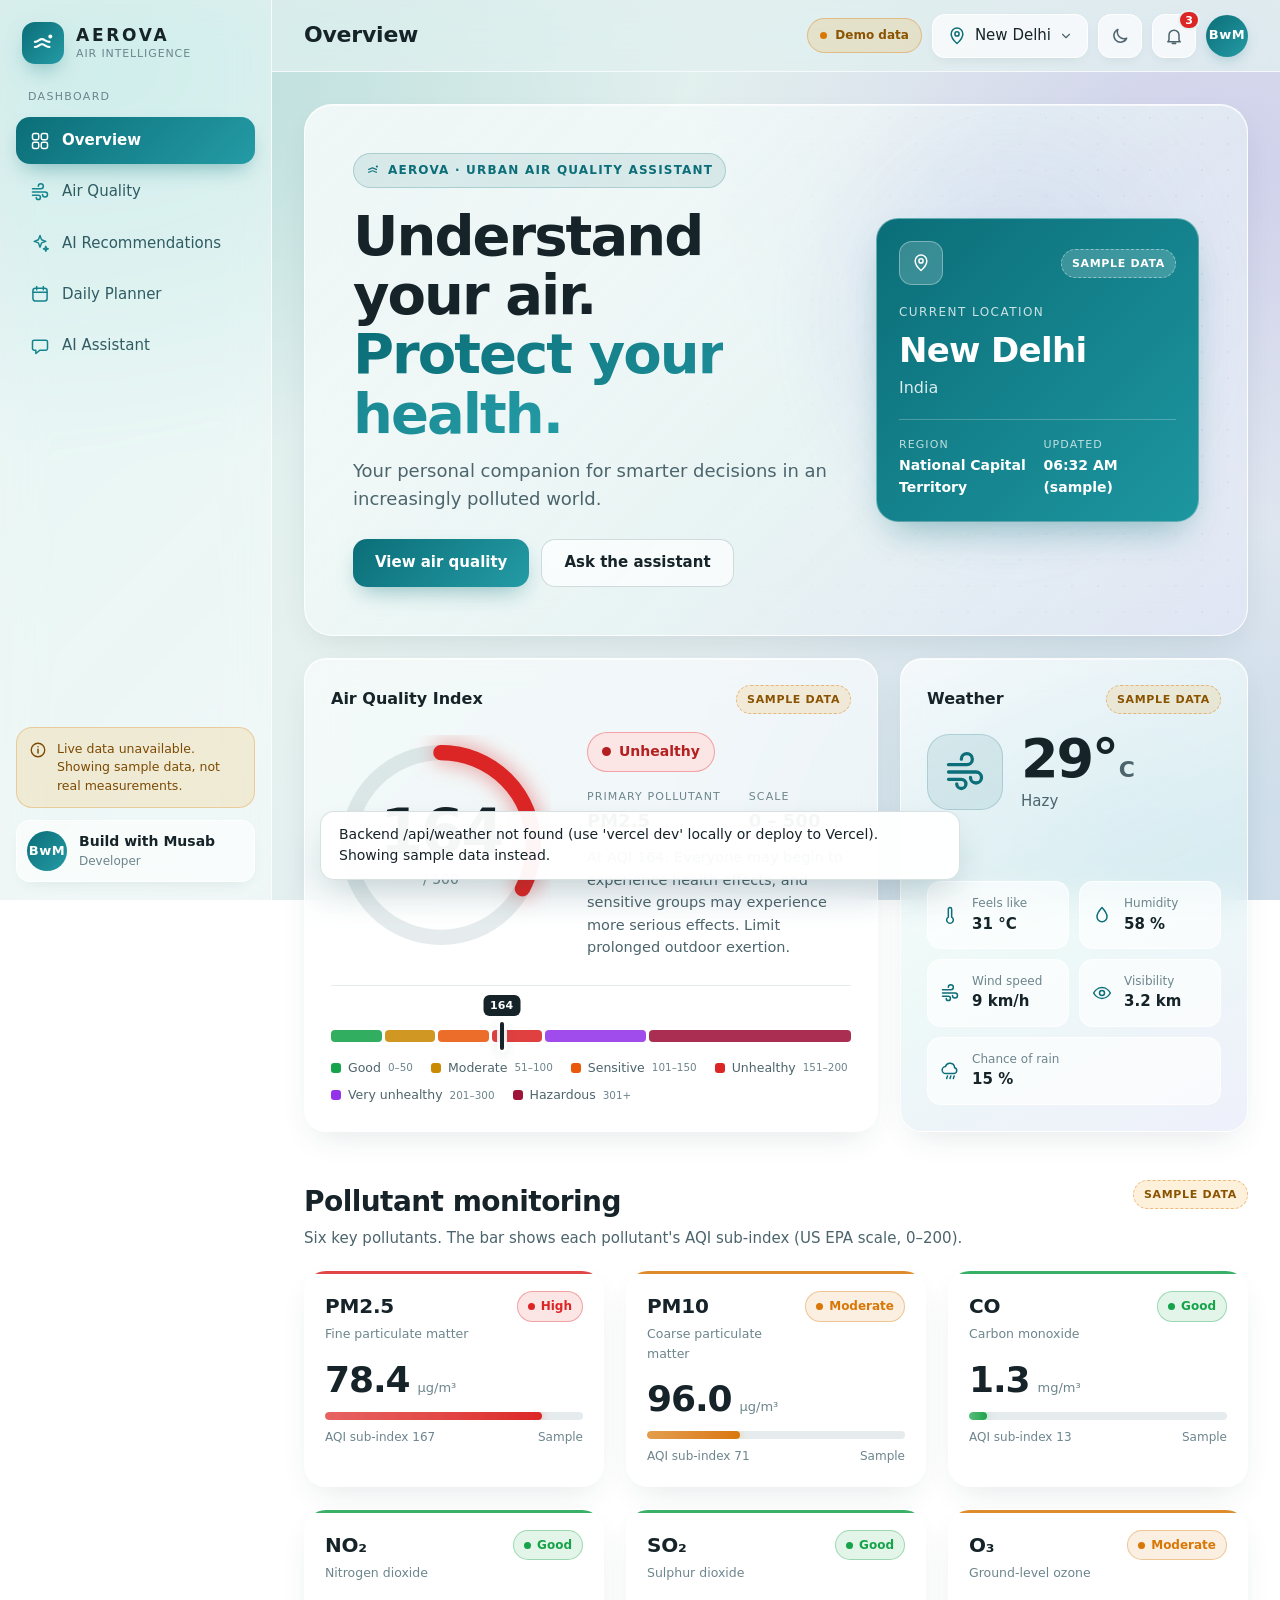
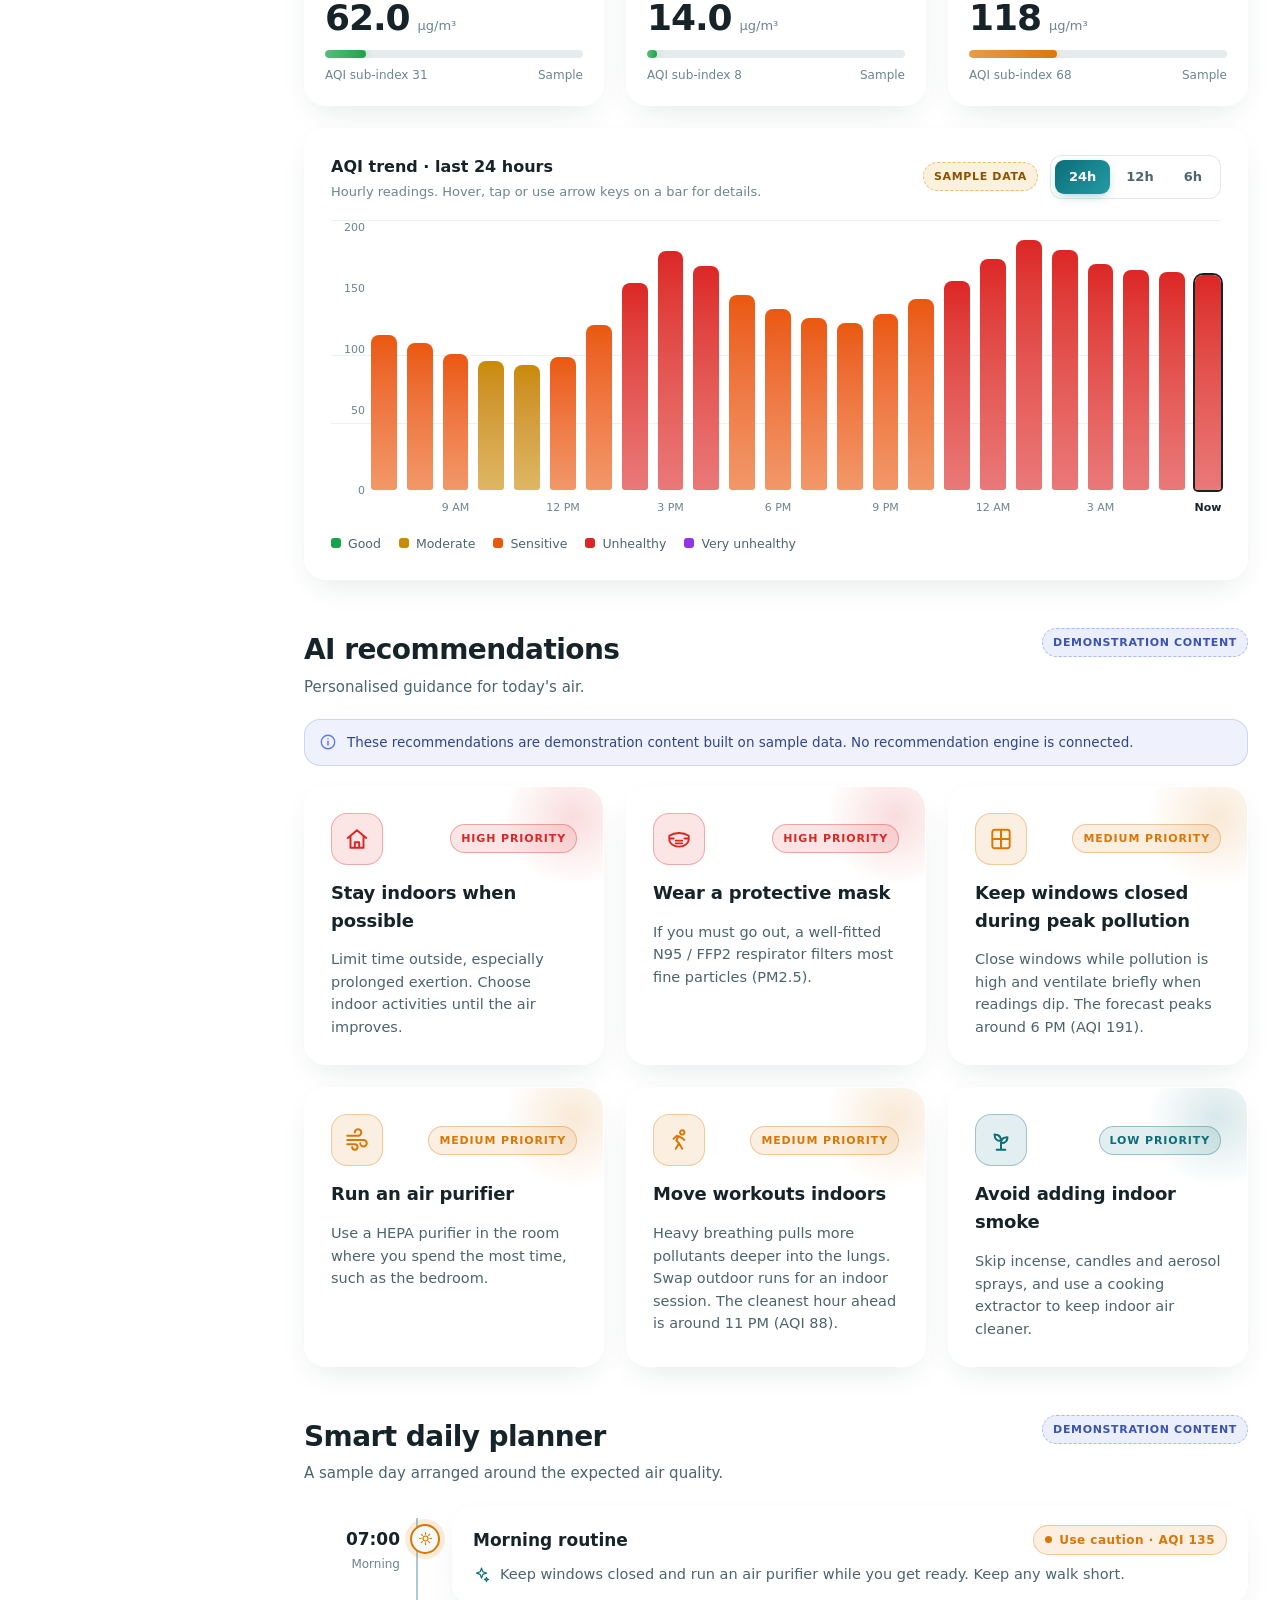
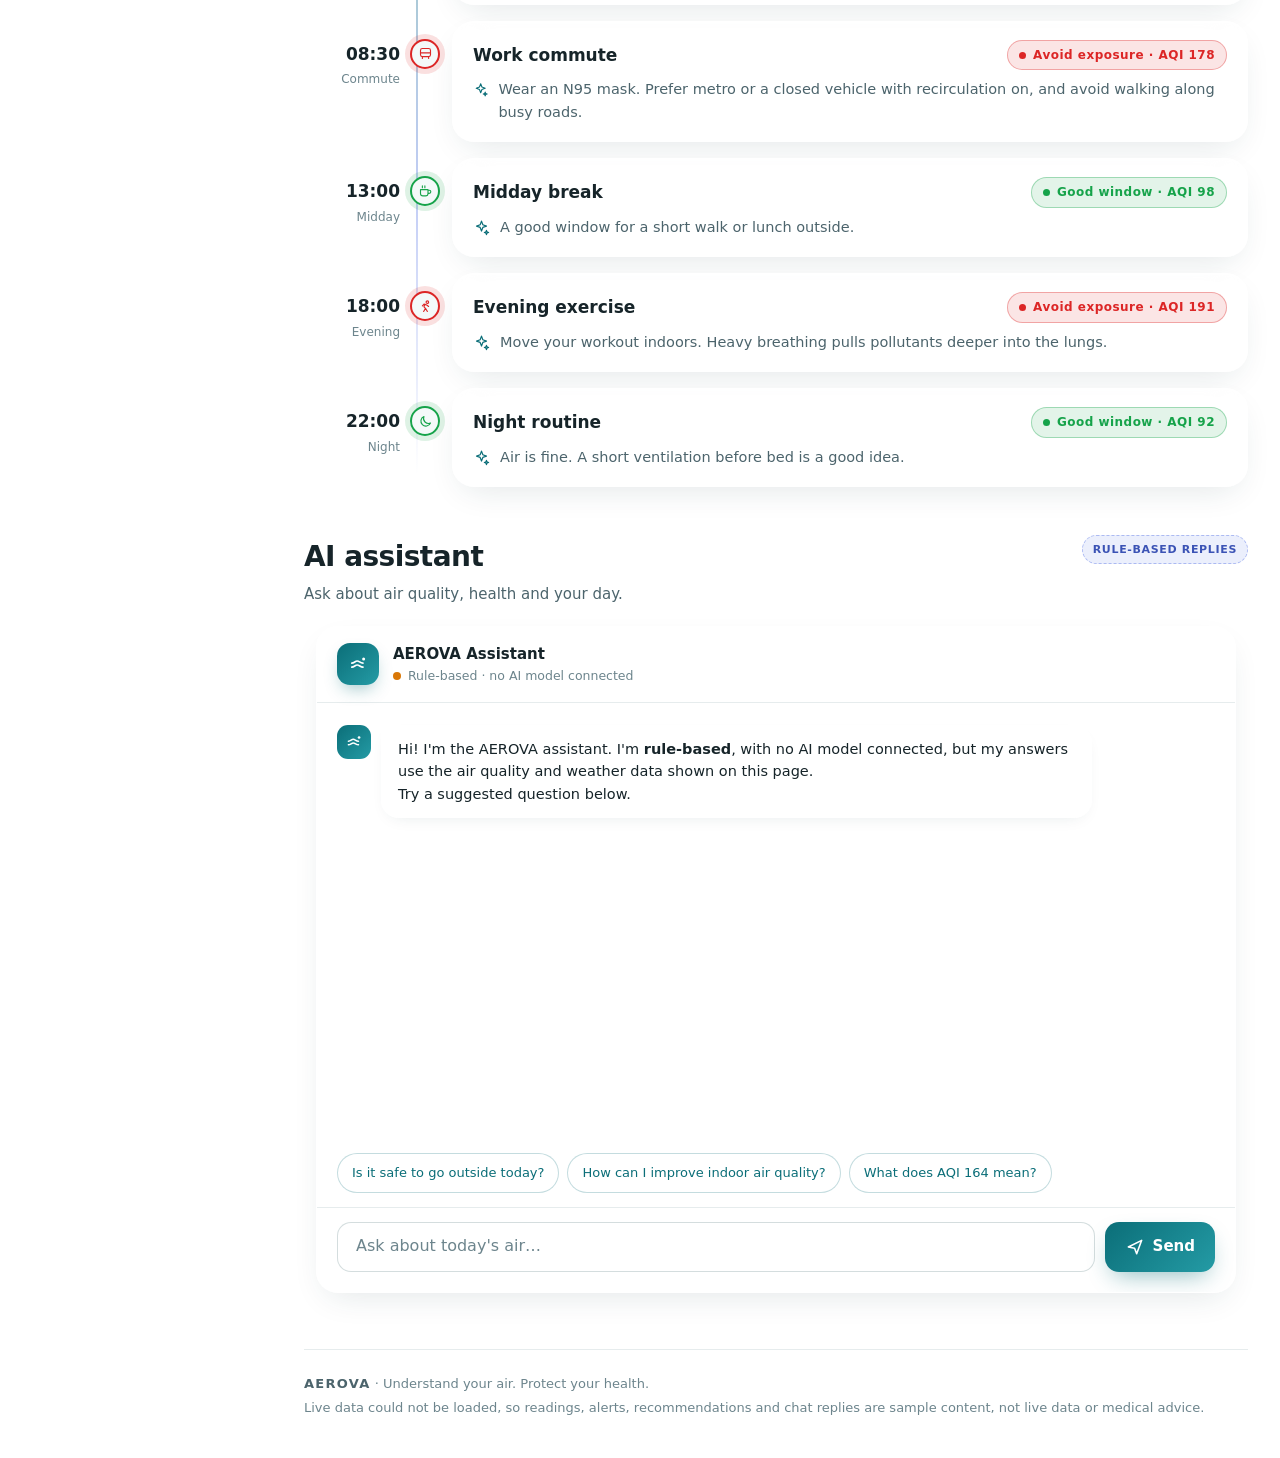
==== index.html @ 9e8b646e "files added" ====
<!DOCTYPE html>
<html lang="en">
<head>
  <meta charset="UTF-8" />
  <meta name="viewport" content="width=device-width, initial-scale=1, viewport-fit=cover" />
  <meta name="description" content="AEROVA – Understand your air. Protect your health. Urban air quality assistant (frontend demo with sample data)." />
  <meta name="theme-color" content="#d9ecea" id="themeMeta" />
  <script>try{if(localStorage.getItem("aerova.theme")==="dark"){document.documentElement.dataset.theme="dark";document.getElementById("themeMeta").content="#0a1220";}}catch(e){}</script>
  <title>AEROVA – Urban Air Quality Assistant</title>
  <link rel="icon" href="data:image/svg+xml,%3Csvg xmlns='http://www.w3.org/2000/svg' viewBox='0 0 32 32'%3E%3Cdefs%3E%3ClinearGradient id='g' x1='0' y1='0' x2='1' y2='1'%3E%3Cstop offset='0' stop-color='%230b6e78'/%3E%3Cstop offset='1' stop-color='%23249ba5'/%3E%3C/linearGradient%3E%3C/defs%3E%3Crect width='32' height='32' rx='9' fill='url(%23g)'/%3E%3Cpath d='M8 21c4 0 5-3 8-3s4 3 8 3M8 15c4 0 5-3 8-3s4 3 8 3' stroke='%23ffffff' stroke-width='2.4' fill='none' stroke-linecap='round'/%3E%3C/svg%3E" />
  <link rel="stylesheet" href="css/style.css" />
</head>
<body>

  <a class="skip-link" href="#main">Skip to content</a>

  <!-- Reusable SVG icon sprite (no external icon library) -->
  <svg width="0" height="0" style="position:absolute" aria-hidden="true" focusable="false">
    <defs>
      <symbol id="i-logo" viewBox="0 0 32 32"><path d="M6 21c4.2 0 5.3-3.4 8.7-3.4S19.8 21 24 21M6 14.6c4.2 0 5.3-3.4 8.7-3.4s4.5 3.4 9.3 3.4" fill="none" stroke="currentColor" stroke-width="2.6" stroke-linecap="round"/><circle cx="25" cy="8" r="2.4" fill="currentColor"/></symbol>
      <symbol id="i-grid" viewBox="0 0 24 24"><rect x="3" y="3" width="7.5" height="7.5" rx="2" fill="none" stroke="currentColor" stroke-width="1.8"/><rect x="13.5" y="3" width="7.5" height="7.5" rx="2" fill="none" stroke="currentColor" stroke-width="1.8"/><rect x="3" y="13.5" width="7.5" height="7.5" rx="2" fill="none" stroke="currentColor" stroke-width="1.8"/><rect x="13.5" y="13.5" width="7.5" height="7.5" rx="2" fill="none" stroke="currentColor" stroke-width="1.8"/></symbol>
      <symbol id="i-wind" viewBox="0 0 24 24"><path d="M3 8h10a3 3 0 1 0-3-3M3 12h15a3 3 0 1 1-3 3M3 16h7a2.5 2.5 0 1 1-2.5 2.5" fill="none" stroke="currentColor" stroke-width="1.8" stroke-linecap="round" stroke-linejoin="round"/></symbol>
      <symbol id="i-spark" viewBox="0 0 24 24"><path d="M12 3l1.9 5.1L19 10l-5.1 1.9L12 17l-1.9-5.1L5 10l5.1-1.9L12 3zM19 16l.8 2.2L22 19l-2.2.8L19 22l-.8-2.2L16 19l2.2-.8L19 16z" fill="none" stroke="currentColor" stroke-width="1.7" stroke-linejoin="round"/></symbol>
      <symbol id="i-cal" viewBox="0 0 24 24"><rect x="3.5" y="5" width="17" height="15.5" rx="3" fill="none" stroke="currentColor" stroke-width="1.8"/><path d="M8 3v4M16 3v4M3.5 10h17" fill="none" stroke="currentColor" stroke-width="1.8" stroke-linecap="round"/></symbol>
      <symbol id="i-chat" viewBox="0 0 24 24"><path d="M5 5h14a2 2 0 0 1 2 2v8a2 2 0 0 1-2 2h-7l-5 4v-4H5a2 2 0 0 1-2-2V7a2 2 0 0 1 2-2z" fill="none" stroke="currentColor" stroke-width="1.8" stroke-linejoin="round"/></symbol>
      <symbol id="i-bell" viewBox="0 0 24 24"><path d="M6 17V11a6 6 0 1 1 12 0v6l1.5 2h-15L6 17zM10 21h4" fill="none" stroke="currentColor" stroke-width="1.8" stroke-linecap="round" stroke-linejoin="round"/></symbol>
      <symbol id="i-pin" viewBox="0 0 24 24"><path d="M12 21s7-6.2 7-11.5A7 7 0 0 0 5 9.5C5 14.800 12 21 12 21z" fill="none" stroke="currentColor" stroke-width="1.8" stroke-linejoin="round"/><circle cx="12" cy="9.5" r="2.5" fill="none" stroke="currentColor" stroke-width="1.8"/></symbol>
      <symbol id="i-chev" viewBox="0 0 24 24"><path d="M6 9l6 6 6-6" fill="none" stroke="currentColor" stroke-width="2" stroke-linecap="round" stroke-linejoin="round"/></symbol>
      <symbol id="i-menu" viewBox="0 0 24 24"><path d="M4 7h16M4 12h16M4 17h16" fill="none" stroke="currentColor" stroke-width="2" stroke-linecap="round"/></symbol>
      <symbol id="i-close" viewBox="0 0 24 24"><path d="M6 6l12 12M18 6L6 18" fill="none" stroke="currentColor" stroke-width="2" stroke-linecap="round"/></symbol>
      <symbol id="i-send" viewBox="0 0 24 24"><path d="M4 12l16-8-6 16-2.5-6.5L4 12z" fill="none" stroke="currentColor" stroke-width="1.9" stroke-linejoin="round"/></symbol>
      <symbol id="i-temp" viewBox="0 0 24 24"><path d="M10 14.5V5a2 2 0 1 1 4 0v9.500a4 4 0 1 1-4 0z" fill="none" stroke="currentColor" stroke-width="1.8" stroke-linejoin="round"/></symbol>
      <symbol id="i-drop" viewBox="0 0 24 24"><path d="M12 3s6 6.500 6 11a6 6 0 0 1-12 0c0-4.500 6-11 6-11z" fill="none" stroke="currentColor" stroke-width="1.8" stroke-linejoin="round"/></symbol>
      <symbol id="i-eye" viewBox="0 0 24 24"><path d="M2 12s3.500-6.500 10-6.500S22 12 22 12s-3.500 6.500-10 6.500S2 12 2 12z" fill="none" stroke="currentColor" stroke-width="1.8" stroke-linejoin="round"/><circle cx="12" cy="12" r="3" fill="none" stroke="currentColor" stroke-width="1.8"/></symbol>
      <symbol id="i-cloud" viewBox="0 0 24 24"><path d="M7 18a4.500 4.500 0 0 1-.5-9A6 6 0 0 1 18 10.500 3.800 3.800 0 0 1 17.500 18H7z" fill="none" stroke="currentColor" stroke-width="1.8" stroke-linejoin="round"/></symbol>
      <symbol id="i-rain" viewBox="0 0 24 24"><path d="M7 15a4.2 4.2 0 0 1-.4-8.4A5.6 5.6 0 0 1 17.5 8a3.6 3.6 0 0 1-.4 7H7zM9 18l-1 3M13 18l-1 3M17 18l-1 3" fill="none" stroke="currentColor" stroke-width="1.8" stroke-linecap="round" stroke-linejoin="round"/></symbol>
      <symbol id="i-home" viewBox="0 0 24 24"><path d="M3.500 11L12 4l8.500 7M6 9.500V20h12V9.500M10 20v-5h4v5" fill="none" stroke="currentColor" stroke-width="1.8" stroke-linecap="round" stroke-linejoin="round"/></symbol>
      <symbol id="i-mask" viewBox="0 0 24 24"><path d="M3 9c3-2 6-2.500 9-2.500S18 7 21 9v3c0 4-4 7-9 7s-9-3-9-7V9z M3 11.500h4M17 11.500h4M9 13.500h6M9 16h6" fill="none" stroke="currentColor" stroke-width="1.7" stroke-linecap="round" stroke-linejoin="round"/></symbol>
      <symbol id="i-window" viewBox="0 0 24 24"><rect x="4" y="3.500" width="16" height="17" rx="2" fill="none" stroke="currentColor" stroke-width="1.8"/><path d="M12 3.500v17M4 12h16" fill="none" stroke="currentColor" stroke-width="1.8"/></symbol>
      <symbol id="i-run" viewBox="0 0 24 24"><circle cx="15" cy="5" r="2" fill="none" stroke="currentColor" stroke-width="1.8"/><path d="M9 20l3-5-2.500-2.500 2-4 3 1.500 2.500 2M7 11l3-3M12 15l3 5" fill="none" stroke="currentColor" stroke-width="1.8" stroke-linecap="round" stroke-linejoin="round"/></symbol>
      <symbol id="i-plant" viewBox="0 0 24 24"><path d="M12 21v-8M12 13c-4 0-6-2.500-6-6 4 0 6 2 6 6zM12 15c0-3.500 2-5.500 6-5.500 0 3.500-2 5.500-6 5.500zM8 21h8" fill="none" stroke="currentColor" stroke-width="1.8" stroke-linecap="round" stroke-linejoin="round"/></symbol>
      <symbol id="i-sun" viewBox="0 0 24 24"><circle cx="12" cy="12" r="4" fill="none" stroke="currentColor" stroke-width="1.8"/><path d="M12 2.500v2.500M12 19v2.500M2.500 12H5M19 12h2.500M5.300 5.300l1.800 1.800M16.900 16.900l1.800 1.800M5.300 18.700l1.800-1.800M16.900 7.100l1.800-1.800" fill="none" stroke="currentColor" stroke-width="1.8" stroke-linecap="round"/></symbol>
      <symbol id="i-moon" viewBox="0 0 24 24"><path d="M20 14.500A8 8 0 0 1 9.500 4a8 8 0 1 0 10.500 10.500z" fill="none" stroke="currentColor" stroke-width="1.8" stroke-linejoin="round"/></symbol>
      <symbol id="i-bus" viewBox="0 0 24 24"><rect x="4" y="4" width="16" height="13" rx="3" fill="none" stroke="currentColor" stroke-width="1.8"/><path d="M4 11h16M7 20v-3M17 20v-3" fill="none" stroke="currentColor" stroke-width="1.8" stroke-linecap="round"/></symbol>
      <symbol id="i-coffee" viewBox="0 0 24 24"><path d="M4 9h12v6a4 4 0 0 1-4 4H8a4 4 0 0 1-4-4V9zM16 10h2a2.500 2.500 0 0 1 0 5h-2M7 3v3M11 3v3" fill="none" stroke="currentColor" stroke-width="1.8" stroke-linecap="round" stroke-linejoin="round"/></symbol>
      <symbol id="i-info" viewBox="0 0 24 24"><circle cx="12" cy="12" r="9" fill="none" stroke="currentColor" stroke-width="1.8"/><path d="M12 11v5M12 7.500v.1" fill="none" stroke="currentColor" stroke-width="2" stroke-linecap="round"/></symbol>
      <symbol id="i-user" viewBox="0 0 24 24"><circle cx="12" cy="8" r="4" fill="none" stroke="currentColor" stroke-width="1.8"/><path d="M4 21c1-4 4-6 8-6s7 2 8 6" fill="none" stroke="currentColor" stroke-width="1.8" stroke-linecap="round"/></symbol>
      <symbol id="i-search" viewBox="0 0 24 24"><circle cx="11" cy="11" r="6.500" fill="none" stroke="currentColor" stroke-width="1.8"/><path d="M16 16l4.500 4.500" fill="none" stroke="currentColor" stroke-width="1.8" stroke-linecap="round"/></symbol>
      <symbol id="i-target" viewBox="0 0 24 24"><circle cx="12" cy="12" r="6.500" fill="none" stroke="currentColor" stroke-width="1.8"/><circle cx="12" cy="12" r="2" fill="currentColor"/><path d="M12 2.500v3M12 18.500v3M2.500 12h3M18.500 12h3" fill="none" stroke="currentColor" stroke-width="1.8" stroke-linecap="round"/></symbol>
    </defs>
  </svg>

  <div class="app" id="app">

    <!-- ============ SIDEBAR ============ -->
    <aside class="sidebar" id="sidebar" aria-label="Primary navigation">
      <div class="sidebar__top">
        <a class="brand" href="#overview" data-nav-link>
          <span class="brand__mark"><svg class="icon"><use href="#i-logo"/></svg></span>
          <span class="brand__text">
            <span class="brand__name">AEROVA</span>
            <span class="brand__sub">Air Intelligence</span>
          </span>
        </a>
        <button class="icon-btn sidebar__close" id="menuClose" aria-label="Close menu" type="button">
          <svg class="icon"><use href="#i-close"/></svg>
        </button>
      </div>

      <nav class="nav" id="nav">
        <p class="nav__label">Dashboard</p>
        <a class="nav__link is-active" href="#overview" data-nav-link data-title="Overview">
          <svg class="icon"><use href="#i-grid"/></svg><span>Overview</span>
        </a>
        <a class="nav__link" href="#air-quality" data-nav-link data-title="Air Quality">
          <svg class="icon"><use href="#i-wind"/></svg><span>Air Quality</span>
        </a>
        <a class="nav__link" href="#recommendations" data-nav-link data-title="AI Recommendations">
          <svg class="icon"><use href="#i-spark"/></svg><span>AI Recommendations</span>
        </a>
        <a class="nav__link" href="#planner" data-nav-link data-title="Daily Planner">
          <svg class="icon"><use href="#i-cal"/></svg><span>Daily Planner</span>
        </a>
        <a class="nav__link" href="#assistant" data-nav-link data-title="AI Assistant">
          <svg class="icon"><use href="#i-chat"/></svg><span>AI Assistant</span>
        </a>
      </nav>

      <div class="sidebar__bottom">
        <div class="demo-note" id="demoNote">
          <svg class="icon"><use href="#i-info"/></svg>
          <p id="demoNoteText">Demo build. All readings are <strong>sample data</strong>, not live measurements.</p>
        </div>
        <button class="profile" type="button" id="profileBtn" aria-label="User profile">
          <span class="avatar" aria-hidden="true">BwM</span>
          <span class="profile__text">
            <span class="profile__name">Build with Musab</span>
            <span class="profile__meta">Developer</span>
          </span>
        </button>
      </div>
    </aside>

    <div class="scrim" id="scrim" hidden></div>

    <!-- ============ MAIN ============ -->
    <div class="content">

      <header class="topbar" id="topbar">
        <button class="icon-btn menu-toggle" id="menuToggle" type="button" aria-label="Open menu" aria-controls="sidebar" aria-expanded="false">
          <svg class="icon"><use href="#i-menu"/></svg>
        </button>

        <h1 class="topbar__title" id="pageTitle">Overview</h1>

        <div class="topbar__actions">
          <span class="chip chip--demo" id="dataChip" title="Data source status">
            <span class="chip__dot"></span><span class="chip__full" id="chipFull">Demo data</span><span class="chip__short" id="chipShort">Demo</span>
          </span>

          <div class="dropdown dropdown--right" id="locationDropdown">
            <button class="select-btn" id="locationBtn" type="button" aria-haspopup="listbox" aria-expanded="false">
              <svg class="icon"><use href="#i-pin"/></svg>
              <span id="locationLabel">New Delhi</span>
              <svg class="icon icon--sm chev"><use href="#i-chev"/></svg>
            </button>
            <div class="dropdown__menu loc-panel" id="locationMenu" hidden>
              <form class="loc-search" id="locSearchForm" role="search">
                <svg class="icon" aria-hidden="true"><use href="#i-search"/></svg>
                <input id="locSearch" type="search" placeholder="Search any city…" autocomplete="off" autocapitalize="words" spellcheck="false" aria-label="Search for a city" />
              </form>
              <button class="loc-track" id="trackBtn" type="button">
                <svg class="icon" aria-hidden="true"><use href="#i-target"/></svg>
                <span><strong id="trackLabel">Use my current location</strong><small>Your browser will ask for permission. Used only when you click.</small></span>
              </button>
              <div class="loc-lists" id="locLists">
                <div class="loc-group" id="recentGroup">
                  <div class="loc-heading-row">
                    <p class="loc-heading" id="recentHeading">Recently searched</p>
                    <button class="link-btn loc-clear" id="clearRecent" type="button" hidden>Clear</button>
                  </div>
                  <ul class="loc-list" id="recentList" role="listbox" aria-label="Recently searched cities" hidden></ul>
                  <p class="loc-empty loc-empty--muted" id="recentEmpty">Your recent city searches will appear here.</p>
                </div>
                <p class="loc-heading" id="locHeading">Suggested cities</p>
                <ul class="loc-list" id="locList" role="listbox" aria-label="Cities">
                <li data-city="New Delhi" data-lat="28.6139" data-lon="77.2090" data-country="India" data-region="National Capital Territory" aria-selected="true">New Delhi, India</li>
                <li data-city="Mumbai" data-lat="19.0760" data-lon="72.8777" data-country="India" data-region="Maharashtra">Mumbai, India</li>
                <li data-city="Bengaluru" data-lat="12.9716" data-lon="77.5946" data-country="India" data-region="Karnataka">Bengaluru, India</li>
                <li data-city="Kolkata" data-lat="22.5726" data-lon="88.3639" data-country="India" data-region="West Bengal">Kolkata, India</li>
                <li data-city="Lahore" data-lat="31.5204" data-lon="74.3587" data-country="Pakistan" data-region="Punjab">Lahore, Pakistan</li>
                <li data-city="Beijing" data-lat="39.9042" data-lon="116.4074" data-country="China" data-region="Beijing Municipality">Beijing, China</li>
                </ul>
                <p class="loc-empty" id="locEmpty" role="status" hidden></p>
              </div>
            </div>
          </div>

          <button class="icon-btn theme-btn" id="themeToggle" type="button" aria-label="Switch to dark theme" title="Switch to dark theme" aria-pressed="false">
            <svg class="icon" aria-hidden="true"><use id="themeIconUse" href="#i-moon"/></svg>
          </button>

          <div class="dropdown dropdown--right" id="notifDropdown">
            <button class="icon-btn notif-btn" id="notifBtn" type="button" aria-label="Notifications (3 unread)" aria-haspopup="true" aria-expanded="false">
              <svg class="icon"><use href="#i-bell"/></svg>
              <span class="notif-badge" id="notifBadge">3</span>
            </button>
            <div class="dropdown__menu notif-panel" id="notifPanel" hidden>
              <div class="notif-panel__head">
                <strong>Notifications</strong>
                <button class="link-btn" id="markRead" type="button">Mark all read</button>
              </div>
              <ul class="notif-list" id="notifList"></ul>
              <p class="notif-panel__foot" id="notifFoot">Notifications are demonstration content.</p>
            </div>
          </div>

          <button class="avatar avatar--btn" type="button" id="avatarBtn" aria-label="Open profile">BwM</button>
        </div>
      </header>

      <main id="main" tabindex="-1">

        <!-- ============ OVERVIEW ============ -->
        <section class="section section--hero" id="overview" data-section data-title="Overview" aria-labelledby="hero-title">
          <div class="hero">
            <div class="hero__glow" aria-hidden="true"></div>
            <div class="hero__copy">
              <span class="eyebrow"><svg class="icon icon--sm"><use href="#i-logo"/></svg> AEROVA · Urban Air Quality Assistant</span>
              <h2 class="hero__title" id="hero-title">Understand your air.<br /><span class="grad-text">Protect your health.</span></h2>
              <p class="hero__lead">Your personal companion for smarter decisions in an increasingly polluted world.</p>
              <div class="hero__cta">
                <a class="btn btn--primary" href="#air-quality" data-nav-link>View air quality</a>
                <a class="btn btn--ghost" href="#assistant" data-nav-link>Ask the assistant</a>
              </div>
            </div>

            <article class="loc-card glass" aria-label="Current location">
              <div class="loc-card__head">
                <span class="loc-card__icon"><svg class="icon"><use href="#i-pin"/></svg></span>
                <span class="tag tag--sample" data-source-tag>Sample data</span>
              </div>
              <p class="loc-card__label">Current location</p>
              <h3 class="loc-card__city" id="locCity">New Delhi</h3>
              <p class="loc-card__country" id="locCountry">India</p>
              <dl class="loc-card__meta">
                <div><dt>Region</dt><dd id="locRegion">National Capital Territory</dd></div>
                <div><dt>Updated</dt><dd id="locTime">—</dd></div>
              </dl>
            </article>
          </div>

          <div class="grid grid--overview">
            <!-- AQI overview -->
            <article class="card aqi-card" aria-labelledby="aqi-title">
              <div class="card__head">
                <h3 id="aqi-title" class="card__title">Air Quality Index</h3>
                <span class="tag tag--sample" data-source-tag>Sample data</span>
              </div>

              <div class="aqi-card__body">
                <div class="gauge" id="gauge" role="img" aria-label="AQI 164 out of 500, Unhealthy">
                  <svg viewBox="0 0 200 200" aria-hidden="true">
                    <defs>
                      <linearGradient id="gaugeGrad" x1="0" y1="0" x2="1" y2="1">
                        <stop offset="0%" stop-color="#f59e0b"/>
                        <stop offset="100%" stop-color="#f97316"/>
                      </linearGradient>
                    </defs>
                    <circle class="gauge__track" cx="100" cy="100" r="84" />
                    <circle class="gauge__value" id="gaugeValue" cx="100" cy="100" r="84" />
                  </svg>
                  <div class="gauge__center">
                    <span class="gauge__num" id="aqiNumber" data-target="164">0</span>
                    <span class="gauge__max">/ 500</span>
                  </div>
                </div>

                <div class="aqi-card__info">
                  <span class="status-pill" id="aqiPill"><span class="dot"></span><span id="aqiLabel">Unhealthy</span></span>
                  <dl class="kv">
                    <div><dt>Primary pollutant</dt><dd id="aqiPrimary">PM2.5</dd></div>
                    <div><dt>Scale</dt><dd>0 – 500</dd></div>
                  </dl>
                  <p class="aqi-card__text" id="aqiText">At AQI 164, everyone may begin to experience health effects, and sensitive groups may experience more serious effects. Limit prolonged outdoor exertion.</p>
                </div>
              </div>

              <div class="aqi-scale" aria-label="AQI category scale">
                <div class="aqi-scale__bar" id="aqiScale">
                  <span class="aqi-scale__seg" style="--w:10%;--c:var(--aq-good)" title="0–50 Good"></span>
                  <span class="aqi-scale__seg" style="--w:10%;--c:var(--aq-moderate)" title="51–100 Moderate"></span>
                  <span class="aqi-scale__seg" style="--w:10%;--c:var(--aq-sensitive)" title="101–150 Unhealthy for Sensitive Groups"></span>
                  <span class="aqi-scale__seg" style="--w:10%;--c:var(--aq-unhealthy)" title="151–200 Unhealthy"></span>
                  <span class="aqi-scale__seg" style="--w:20%;--c:var(--aq-very)" title="201–300 Very Unhealthy"></span>
                  <span class="aqi-scale__seg" style="--w:40%;--c:var(--aq-hazard)" title="301–500 Hazardous"></span>
                  <span class="aqi-scale__marker" id="scaleMarker" style="left:0%"><span>164</span></span>
                </div>
                <ul class="legend">
                  <li><i style="background:var(--aq-good)"></i>Good <small>0–50</small></li>
                  <li><i style="background:var(--aq-moderate)"></i>Moderate <small>51–100</small></li>
                  <li><i style="background:var(--aq-sensitive)"></i>Sensitive <small>101–150</small></li>
                  <li><i style="background:var(--aq-unhealthy)"></i>Unhealthy <small>151–200</small></li>
                  <li><i style="background:var(--aq-very)"></i>Very unhealthy <small>201–300</small></li>
                  <li><i style="background:var(--aq-hazard)"></i>Hazardous <small>301+</small></li>
                </ul>
              </div>
            </article>

            <!-- Weather -->
            <article class="card weather-card" aria-labelledby="wx-title">
              <div class="card__head">
                <h3 id="wx-title" class="card__title">Weather</h3>
                <span class="tag tag--sample" data-source-tag>Sample data</span>
              </div>
              <div class="weather-card__main">
                <span class="weather-card__icon"><svg class="icon icon--xl" aria-hidden="true"><use id="wxIconUse" href="#i-cloud"/></svg></span>
                <div>
                  <p class="weather-card__temp"><span id="wxTemp">29</span>°<small>C</small></p>
                  <p class="weather-card__cond" id="wxCond">Hazy · Partly cloudy</p>
                </div>
              </div>
              <ul class="wx-grid">
                <li><svg class="icon"><use href="#i-temp"/></svg><div><span>Feels like</span><strong id="wxFeels">29 °C</strong></div></li>
                <li><svg class="icon"><use href="#i-drop"/></svg><div><span>Humidity</span><strong id="wxHum">58 %</strong></div></li>
                <li><svg class="icon"><use href="#i-wind"/></svg><div><span>Wind speed</span><strong id="wxWind">9 km/h</strong></div></li>
                <li><svg class="icon"><use href="#i-eye"/></svg><div><span>Visibility</span><strong id="wxVis">3.2 km</strong></div></li>
                <li class="wx-grid__wide"><svg class="icon"><use href="#i-rain"/></svg><div><span>Chance of rain</span><strong id="wxRain">15 %</strong></div></li>
              </ul>
            </article>
          </div>
        </section>

        <!-- ============ AIR QUALITY ============ -->
        <section class="section" id="air-quality" data-section data-title="Air Quality" aria-labelledby="aq-title">
          <header class="section__head">
            <div>
              <h2 class="section__title" id="aq-title">Pollutant monitoring</h2>
              <p class="section__sub">Six key pollutants. The bar shows each pollutant's AQI sub-index (US EPA scale, 0–200).</p>
            </div>
            <span class="tag tag--sample" data-source-tag>Sample data</span>
          </header>

          <div class="grid grid--pollutants" id="pollutantGrid" aria-live="polite"><!-- rendered by script.js --></div>

          <article class="card trend-card" aria-labelledby="trend-title">
            <div class="card__head card__head--wrap">
              <div>
                <h3 class="card__title" id="trend-title">AQI trend · last 24 hours</h3>
                <p class="card__sub">Hourly readings. Hover, tap or use arrow keys on a bar for details.</p>
              </div>
              <div class="trend-controls">
                <span class="tag tag--sample" data-source-tag>Sample data</span>
                <div class="segmented" role="group" aria-label="Chart range">
                  <button type="button" class="is-active" data-range="24">24h</button>
                  <button type="button" data-range="12">12h</button>
                  <button type="button" data-range="6">6h</button>
                </div>
              </div>
            </div>
            <div class="chart" id="trendChart" role="group" aria-label="Hourly AQI bar chart (sample data)">
              <div class="chart__tooltip" id="chartTip" hidden></div>
              <div class="chart__plot" id="chartPlot"><!-- bars --></div>
            </div>
            <ul class="legend legend--inline">
              <li><i style="background:var(--aq-good)"></i>Good</li>
              <li><i style="background:var(--aq-moderate)"></i>Moderate</li>
              <li><i style="background:var(--aq-sensitive)"></i>Sensitive</li>
              <li><i style="background:var(--aq-unhealthy)"></i>Unhealthy</li>
              <li><i style="background:var(--aq-very)"></i>Very unhealthy</li>
            </ul>
          </article>
        </section>

        <!-- ============ RECOMMENDATIONS ============ -->
        <section class="section" id="recommendations" data-section data-title="AI Recommendations" aria-labelledby="rec-title">
          <header class="section__head">
            <div>
              <h2 class="section__title" id="rec-title">AI recommendations</h2>
              <p class="section__sub">Personalised guidance for today's air.</p>
            </div>
            <span class="tag tag--demo" id="recoTag">Demonstration content</span>
          </header>

          <p class="notice"><svg class="icon"><use href="#i-info"/></svg><span id="recoNotice">These recommendations are static demonstration content. No recommendation engine is connected yet.</span></p>

          <div class="grid grid--reco" id="recoGrid"><!-- rendered by script.js --></div>
        </section>

        <!-- ============ PLANNER ============ -->
        <section class="section" id="planner" data-section data-title="Daily Planner" aria-labelledby="plan-title">
          <header class="section__head">
            <div>
              <h2 class="section__title" id="plan-title">Smart daily planner</h2>
              <p class="section__sub">A sample day arranged around the expected air quality.</p>
            </div>
            <span class="tag tag--demo" id="planTag">Demonstration content</span>
          </header>

          <ol class="timeline" id="timeline"><!-- rendered by script.js --></ol>
        </section>

        <!-- ============ ASSISTANT ============ -->
        <section class="section" id="assistant" data-section data-title="AI Assistant" aria-labelledby="chat-title">
          <header class="section__head">
            <div>
              <h2 class="section__title" id="chat-title">AI assistant</h2>
              <p class="section__sub">Ask about air quality, health and your day.</p>
            </div>
            <span class="tag tag--demo">Rule-based replies</span>
          </header>

          <div class="chat card">
            <div class="chat__bar">
              <span class="bot-avatar" aria-hidden="true"><svg class="icon"><use href="#i-logo"/></svg></span>
              <div>
                <strong>AEROVA Assistant</strong>
                <small><span class="status-dot"></span>Rule-based · no AI model connected</small>
              </div>
            </div>

            <div class="chat__log" id="chatLog" role="log" aria-live="polite" aria-label="Conversation"></div>

            <div class="chat__suggest" id="chatSuggest" aria-label="Suggested questions">
              <button type="button" class="suggest" data-q="Is it safe to go outside today?">Is it safe to go outside today?</button>
              <button type="button" class="suggest" data-q="How can I improve indoor air quality?">How can I improve indoor air quality?</button>
              <button type="button" class="suggest" id="suggestAqi" data-q="What does AQI 164 mean?">What does AQI 164 mean?</button>
            </div>

            <form class="chat__form" id="chatForm" autocomplete="off">
              <label class="sr-only" for="chatInput">Type your question</label>
              <input class="chat__input" id="chatInput" type="text" placeholder="Ask about today's air…" maxlength="300" enterkeyhint="send" />
              <button class="btn btn--primary btn--send" type="submit" aria-label="Send message">
                <svg class="icon"><use href="#i-send"/></svg><span>Send</span>
              </button>
            </form>
          </div>
        </section>

        <footer class="footer">
          <p><strong>AEROVA</strong> · Understand your air. Protect your health.</p>
          <p id="footNote">Frontend demo. All readings, alerts, recommendations and chat replies are sample content, not live data or medical advice.</p>
        </footer>
      </main>
    </div>
  </div>

  <div class="toast" id="toast" role="status" aria-live="polite" hidden></div>

  <script src="js/config.js"></script>
  <script src="js/script.js"></script>
</body>
</html>
---- css/style.css ----
/* =========================================================
   AEROVA – Urban Air Quality Assistant
   Frosted mint-teal & soft lavender glassmorphism · vanilla CSS
   ========================================================= */

/* ---------- 1. Design tokens ---------- */
:root {
  /* Surfaces */
  --bg-0: #d9ecea;
  --bg-1: #e4f1ef;
  --bg-2: #edf5f4;
  --surface: rgba(255, 255, 255, 0.58);
  --surface-2: rgba(255, 255, 255, 0.8);
  --surface-solid: #f4f9f9;
  --line: rgba(18, 68, 76, 0.1);
  --line-strong: rgba(18, 68, 76, 0.18);
  --glass-border: rgba(255, 255, 255, 0.8);

  /* Text */
  --text: #162429;
  --text-dim: #4c646c;
  --text-mute: #6d858d;

  /* Accents */
  --emerald: #0b6e78;
  --cyan: #249ba5;
  --blue: #5f7be6;
  --grad: linear-gradient(135deg, #0b6e78 0%, #249ba5 100%);
  --grad-soft: linear-gradient(135deg, rgba(11, 110, 120, 0.14), rgba(36, 155, 165, 0.08));

  /* AQI category colours */
  --aq-good: #16a34a;
  --aq-moderate: #ca8a04;
  --aq-sensitive: #ea580c;
  --aq-unhealthy: #dc2626;
  --aq-very: #9333ea;
  --aq-hazard: #9f1239;

  /* Status */
  --ok: #16a34a;
  --warn: #d97706;
  --bad: #dc2626;

  /* Type */
  --font: "Inter", "SF Pro Text", "Segoe UI", system-ui, -apple-system, Roboto, "Helvetica Neue", Arial, sans-serif;
  --font-display: "Inter", "SF Pro Display", "Segoe UI", system-ui, -apple-system, Roboto, sans-serif;

  /* Shape & motion */
  --r-sm: 10px;
  --r-md: 16px;
  --r-lg: 22px;
  --r-xl: 28px;
  --shadow: 0 12px 34px -12px rgba(19, 58, 66, 0.14), 0 1px 0 rgba(255, 255, 255, 0.65) inset;
  --ease: cubic-bezier(0.22, 1, 0.36, 1);

  /* Layout */
  --sidebar-w: 272px;
  --topbar-h: 72px;
  --pad: clamp(16px, 3vw, 32px);
}

/* ---------- 2. Reset / base ---------- */
*, *::before, *::after { box-sizing: border-box; }
html { scroll-behavior: smooth; scroll-padding-top: calc(var(--topbar-h) + 16px); -webkit-text-size-adjust: 100%; }
body {
  margin: 0;
  font-family: var(--font);
  font-size: 15px;
  line-height: 1.55;
  color: var(--text);
  background:
    radial-gradient(950px 620px at 8% 8%, rgba(169, 214, 211, 0.72), transparent 62%),
    radial-gradient(880px 620px at 94% 18%, rgba(196, 192, 232, 0.65), transparent 60%),
    radial-gradient(760px 560px at 88% 92%, rgba(182, 215, 224, 0.55), transparent 60%),
    linear-gradient(135deg, #d7ebea 0%, #e5f1ef 46%, #dde1f0 100%);
  background-attachment: fixed;
  overflow-x: hidden;
  -webkit-font-smoothing: antialiased;
}
h1, h2, h3, h4, p, ul, ol, dl, dd { margin: 0; }
ul, ol { padding: 0; list-style: none; }
a { color: inherit; text-decoration: none; }
button { font: inherit; color: inherit; cursor: pointer; border: 0; background: none; padding: 0; }
img, svg { max-width: 100%; display: block; }
:focus-visible { outline: 2px solid var(--emerald); outline-offset: 2px; border-radius: 6px; }
::selection { background: rgba(36, 155, 165, 0.25); }

.sr-only { position: absolute; width: 1px; height: 1px; overflow: hidden; clip: rect(0 0 0 0); white-space: nowrap; }
.skip-link { position: absolute; left: 12px; top: -60px; z-index: 200; background: var(--emerald); color: #ffffff; padding: 10px 14px; border-radius: 10px; font-weight: 600; transition: top 0.2s; }
.skip-link:focus { top: 12px; }

.icon { width: 20px; height: 20px; flex: none; }
.icon--sm { width: 14px; height: 14px; }
.icon--xl { width: 44px; height: 44px; }

.grad-text { background: var(--grad); -webkit-background-clip: text; background-clip: text; color: transparent; }

/* ---------- 3. App shell ---------- */
.app { display: grid; grid-template-columns: var(--sidebar-w) minmax(0, 1fr); min-height: 100vh; }
.content { min-width: 0; display: flex; flex-direction: column; }
main { padding: 0 var(--pad) 40px; outline: none; width: 100%; max-width: 1280px; margin: 0 auto; }

/* ---------- 4. Sidebar ---------- */
.sidebar {
  position: sticky; top: 0; height: 100vh; height: 100dvh;
  display: flex; flex-direction: column; gap: 24px;
  padding: 22px 16px 18px;
  background: rgba(255, 255, 255, 0.44);
  backdrop-filter: blur(20px) saturate(140%); -webkit-backdrop-filter: blur(20px) saturate(140%);
  border-right: 1px solid rgba(255, 255, 255, 0.7);
  z-index: 60;
}
.sidebar__top { display: flex; align-items: center; justify-content: space-between; padding: 0 6px; }
.brand { display: flex; align-items: center; gap: 12px; }
.brand__mark {
  width: 42px; height: 42px; border-radius: 13px; display: grid; place-items: center;
  background: var(--grad); color: #ffffff;
  box-shadow: 0 10px 22px -8px rgba(11, 110, 120, 0.5);
}
.brand__mark .icon { width: 26px; height: 26px; }
.brand__text { display: flex; flex-direction: column; line-height: 1.1; }
.brand__name { font-family: var(--font-display); font-weight: 800; letter-spacing: 0.16em; font-size: 17px; color: var(--text); }
.brand__sub { font-size: 11px; color: var(--text-mute); letter-spacing: 0.08em; margin-top: 3px; text-transform: uppercase; }

.nav { display: flex; flex-direction: column; gap: 4px; }
.nav__label { font-size: 11px; text-transform: uppercase; letter-spacing: 0.12em; color: var(--text-mute); padding: 0 12px 8px; }
.nav__link {
  position: relative; display: flex; align-items: center; gap: 12px;
  padding: 12px 14px; border-radius: 14px; min-height: 46px;
  color: #2f5c63; font-weight: 500;
  transition: background 0.25s var(--ease), color 0.25s var(--ease), box-shadow 0.25s var(--ease), transform 0.25s var(--ease);
}
.nav__link .icon { color: #16848d; transition: color 0.25s var(--ease); }
.nav__link:hover { background: rgba(255, 255, 255, 0.62); color: var(--text); }
.nav__link.is-active {
  background: var(--grad); color: #ffffff; font-weight: 600;
  box-shadow: 0 10px 22px -8px rgba(11, 110, 120, 0.48);
}
.nav__link.is-active .icon { color: #ffffff; }

.sidebar__bottom { margin-top: auto; display: flex; flex-direction: column; gap: 12px; }
.demo-note {
  display: flex; gap: 10px; align-items: flex-start; padding: 12px; border-radius: var(--r-md);
  background: rgba(245, 158, 11, 0.14); border: 1px solid rgba(217, 119, 6, 0.28);
  font-size: 12.5px; color: #7c4a03; line-height: 1.45;
}
.demo-note .icon { width: 18px; height: 18px; margin-top: 1px; }
.profile {
  display: flex; align-items: center; gap: 12px; padding: 10px; border-radius: 14px; text-align: left; width: 100%;
  background: rgba(255, 255, 255, 0.56); border: 1px solid rgba(255, 255, 255, 0.85);
  box-shadow: 0 6px 18px -10px rgba(19, 58, 66, 0.16);
  transition: background 0.2s, border-color 0.2s, transform 0.2s var(--ease);
}
.profile:hover { background: rgba(255, 255, 255, 0.85); transform: translateY(-1px); }
.profile__text { display: flex; flex-direction: column; min-width: 0; }
.profile__name { font-weight: 600; font-size: 14px; color: var(--text); }
.profile__meta { font-size: 12px; color: var(--text-mute); white-space: nowrap; overflow: hidden; text-overflow: ellipsis; }

.avatar {
  width: 40px; height: 40px; border-radius: 50%; display: grid; place-items: center; flex: none;
  font-weight: 700; font-size: 13px; letter-spacing: 0.04em; color: #ffffff; background: var(--grad);
}
.avatar--btn { width: 42px; height: 42px; transition: transform 0.2s var(--ease), box-shadow 0.2s; box-shadow: 0 6px 16px -6px rgba(11, 110, 120, 0.4); }
.avatar--btn:hover { transform: scale(1.06); box-shadow: 0 0 0 4px rgba(36, 155, 165, 0.22); }

.sidebar__close.icon-btn { display: none; }

/* ---------- 5. Topbar ---------- */
.topbar {
  position: sticky; top: 0; z-index: 50; height: var(--topbar-h);
  display: flex; align-items: center; gap: 14px; padding: 0 var(--pad);
  background: rgba(226, 240, 239, 0.72); backdrop-filter: blur(18px) saturate(140%); -webkit-backdrop-filter: blur(18px) saturate(140%);
  border-bottom: 1px solid rgba(255, 255, 255, 0.7);
}
.topbar__title { font-family: var(--font-display); font-size: clamp(18px, 2.4vw, 22px); font-weight: 700; letter-spacing: -0.01em; white-space: nowrap; overflow: hidden; text-overflow: ellipsis; color: var(--text); }
.topbar__actions { margin-left: auto; display: flex; align-items: center; gap: 10px; }
.menu-toggle.icon-btn { display: none; }

.icon-btn {
  position: relative; width: 44px; height: 44px; display: grid; place-items: center; border-radius: 13px;
  background: rgba(255, 255, 255, 0.65); border: 1px solid rgba(255, 255, 255, 0.88); color: var(--text-dim);
  box-shadow: 0 4px 14px -6px rgba(19, 58, 66, 0.14);
  transition: background 0.2s, color 0.2s, border-color 0.2s, transform 0.2s var(--ease);
}
.icon-btn:hover { background: rgba(255, 255, 255, 0.92); color: var(--emerald); border-color: #ffffff; }
.icon-btn:active { transform: scale(0.95); }
.theme-btn { overflow: hidden; }
.theme-btn.is-to-dark .icon { animation: sunRotateIn 0.55s var(--ease); }
.theme-btn.is-to-light .icon { animation: moonSlideIn 0.45s var(--ease); }

.chip {
  display: inline-flex; align-items: center; gap: 8px; padding: 7px 12px; border-radius: 999px; font-size: 12px; font-weight: 600; white-space: nowrap;
}
.chip--demo { color: #8a5300; background: rgba(245, 158, 11, 0.16); border: 1px solid rgba(217, 119, 6, 0.35); }
.chip__short { display: none; }
.chip__dot { width: 7px; height: 7px; border-radius: 50%; background: var(--warn); box-shadow: 0 0 0 0 rgba(217, 119, 6, 0.5); animation: pulse 2s infinite; }

.select-btn {
  display: inline-flex; align-items: center; gap: 8px; height: 44px; padding: 0 14px; border-radius: 13px; font-weight: 500;
  background: rgba(255, 255, 255, 0.65); border: 1px solid rgba(255, 255, 255, 0.88); color: var(--text);
  box-shadow: 0 4px 14px -6px rgba(19, 58, 66, 0.14);
  transition: background 0.2s, border-color 0.2s;
}
.select-btn:hover { background: rgba(255, 255, 255, 0.92); border-color: #ffffff; }
.select-btn .icon:first-child { color: var(--emerald); }
.select-btn .chev { transition: transform 0.25s var(--ease); color: var(--text-dim); }
.select-btn[aria-expanded="true"] .chev { transform: rotate(180deg); }

/* Dropdowns */
.dropdown { position: relative; }
.dropdown__menu {
  position: absolute; top: calc(100% + 10px); left: 0; min-width: 230px; z-index: 80;
  background: rgba(246, 251, 251, 0.96); backdrop-filter: blur(20px); -webkit-backdrop-filter: blur(20px);
  border: 1px solid rgba(255, 255, 255, 0.95); border-radius: var(--r-md);
  box-shadow: 0 18px 44px -14px rgba(19, 58, 66, 0.22); padding: 6px;
  animation: pop 0.22s var(--ease);
}
.dropdown--right .dropdown__menu { left: auto; right: 0; }
.dropdown__menu[hidden] { display: none; }
#locationMenu li { padding: 11px 12px; border-radius: 10px; cursor: pointer; color: var(--text-dim); min-height: 44px; display: flex; align-items: center; justify-content: space-between; gap: 10px; }
#locationMenu li:hover, #locationMenu li:focus-visible { background: rgba(11, 110, 120, 0.08); color: var(--text); outline: none; }
#locationMenu li[aria-selected="true"] { color: var(--emerald); font-weight: 600; background: rgba(11, 110, 120, 0.12); }
#locationMenu li[aria-selected="true"]::after { content: "✓"; color: var(--emerald); font-weight: 700; }

/* Location panel: search, "use my location", recently searched & suggested cities */
.loc-panel { width: min(360px, calc(100vw - 32px)); padding: 10px; background: rgba(244, 250, 250, 0.98); backdrop-filter: none; -webkit-backdrop-filter: none; }
.loc-search { display: flex; align-items: center; gap: 10px; padding: 0 12px; border-radius: 12px; background: rgba(255, 255, 255, 0.9); border: 1px solid var(--line-strong); transition: border-color 0.2s, box-shadow 0.2s; }
.loc-search:focus-within { border-color: var(--emerald); box-shadow: 0 0 0 3px rgba(36, 155, 165, 0.18); }
.loc-search .icon { color: var(--text-mute); }
.loc-search input { flex: 1; min-width: 0; min-height: 46px; background: none; border: 0; outline: 0; color: var(--text); font: inherit; font-size: 16px; /* 16px stops iOS zoom */ }
.loc-search input::placeholder { color: var(--text-mute); }
.loc-track { display: flex; align-items: center; gap: 12px; width: 100%; margin-top: 8px; padding: 10px 12px; min-height: 56px; border-radius: 12px; text-align: left; background: var(--grad-soft); border: 1px solid rgba(11, 110, 120, 0.22); transition: border-color 0.2s, transform 0.2s var(--ease); }
.loc-track:hover { border-color: var(--emerald); transform: translateY(-1px); }
.loc-track .icon { width: 22px; height: 22px; color: var(--emerald); }
.loc-track strong { display: block; font-size: 14px; color: var(--text); }
.loc-track small { display: block; color: var(--text-mute); font-size: 12px; line-height: 1.35; }
.loc-track.is-busy { opacity: 0.75; pointer-events: none; }
.loc-track.is-busy .icon { animation: spin 1s linear infinite; }
.loc-lists { max-height: min(44vh, 320px); overflow-y: auto; overscroll-behavior: contain; }
.loc-group[hidden] { display: none; }
.loc-heading-row { display: flex; align-items: center; justify-content: space-between; padding: 14px 8px 6px; }
.loc-heading-row .loc-heading { padding: 0; }
.loc-clear { font-size: 11px; padding: 2px 4px; }
.loc-clear[hidden] { display: none; }
.loc-heading { padding: 14px 8px 6px; font-size: 11px; text-transform: uppercase; letter-spacing: 0.12em; color: var(--text-mute); }
.loc-list[hidden], .loc-empty[hidden] { display: none; }
.loc-item { min-width: 0; }
.loc-item strong { font-weight: 600; color: inherit; }
.loc-item small { display: block; color: var(--text-mute); font-size: 12px; }
.loc-empty { padding: 10px 8px 12px; color: var(--text-dim); font-size: 13.5px; overflow-wrap: anywhere; }
.loc-empty--muted { padding: 4px 8px 6px; color: var(--text-mute); font-size: 12.5px; }

.notif-btn.has-ping { color: var(--emerald); }
.notif-badge {
  position: absolute; top: -5px; right: -5px; min-width: 20px; height: 20px; padding: 0 5px; border-radius: 999px;
  background: var(--bad); color: #fff; font-size: 11px; font-weight: 700; display: grid; place-items: center; border: 2px solid #e6f2f1;
}
.notif-badge[hidden] { display: none; }
.notif-panel { width: min(360px, calc(100vw - 32px)); padding: 0; overflow: hidden; }
.notif-panel__head { display: flex; justify-content: space-between; align-items: center; padding: 14px 16px; border-bottom: 1px solid var(--line); }
.link-btn { color: var(--emerald); font-size: 13px; font-weight: 600; padding: 6px 4px; }
.link-btn:hover { text-decoration: underline; }
.notif { display: flex; gap: 12px; padding: 14px 16px; border-bottom: 1px solid var(--line); transition: background 0.2s; cursor: pointer; }
.notif p { font-size: 14px; font-weight: 500; color: var(--text); }
.notif small { color: var(--text-mute); font-size: 12px; }
.notif.is-unread { background: rgba(11, 110, 120, 0.07); }
.notif__dot { width: 9px; height: 9px; border-radius: 50%; margin-top: 6px; flex: none; }
.notif__dot--bad { background: var(--bad); }
.notif__dot--warn { background: var(--warn); }
.notif__dot--ok { background: var(--ok); }
.notif-panel__foot { padding: 12px 16px; font-size: 12px; color: var(--text-mute); }

/* ---------- 6. Generic building blocks ---------- */
.section { padding-top: clamp(28px, 4vw, 48px); }
.section--hero { padding-top: clamp(20px, 3vw, 32px); }
.section__head { display: flex; align-items: flex-start; justify-content: space-between; gap: 16px; margin-bottom: 20px; flex-wrap: wrap; }
.section__title { font-family: var(--font-display); font-size: clamp(22px, 3vw, 28px); font-weight: 700; letter-spacing: -0.02em; color: var(--text); }
.section__sub { color: var(--text-dim); margin-top: 4px; }

.card {
  position: relative;
  background: var(--surface);
  backdrop-filter: blur(18px) saturate(135%); -webkit-backdrop-filter: blur(18px) saturate(135%);
  border: 1px solid var(--glass-border); border-radius: var(--r-lg); padding: clamp(18px, 2.4vw, 26px); box-shadow: var(--shadow);
  transition: border-color 0.3s var(--ease), transform 0.3s var(--ease), background 0.3s var(--ease);
}
.card__head { display: flex; align-items: center; justify-content: space-between; gap: 12px; margin-bottom: 18px; }
.card__head--wrap { flex-wrap: wrap; align-items: flex-start; }
.card__title { font-size: 16px; font-weight: 600; color: var(--text); }
.card__sub { color: var(--text-mute); font-size: 13px; margin-top: 2px; }

.glass {
  background: var(--grad);
  border: 1px solid rgba(255, 255, 255, 0.35);
}

.tag { display: inline-flex; align-items: center; gap: 6px; padding: 5px 10px; border-radius: 999px; font-size: 11px; font-weight: 700; letter-spacing: 0.06em; text-transform: uppercase; white-space: nowrap; }
.tag--sample { color: #8a5300; background: rgba(245, 158, 11, 0.14); border: 1px dashed rgba(217, 119, 6, 0.45); }
.tag--demo { color: #3b53b5; background: rgba(95, 123, 230, 0.12); border: 1px dashed rgba(95, 123, 230, 0.45); }

.btn {
  display: inline-flex; align-items: center; justify-content: center; gap: 8px; min-height: 48px; padding: 0 22px; border-radius: 14px; font-weight: 600;
  transition: transform 0.25s var(--ease), box-shadow 0.25s var(--ease), background 0.25s;
}
.btn--primary { background: var(--grad); color: #ffffff; box-shadow: 0 10px 24px -8px rgba(11, 110, 120, 0.48); }
.btn--primary:hover { transform: translateY(-2px); box-shadow: 0 14px 30px -8px rgba(11, 110, 120, 0.6); }
.btn--primary:active { transform: translateY(0); }
.btn--ghost { border: 1px solid var(--line-strong); background: rgba(255, 255, 255, 0.68); color: var(--text); }
.btn--ghost:hover { background: rgba(255, 255, 255, 0.94); transform: translateY(-2px); }

.notice { display: flex; gap: 10px; align-items: flex-start; padding: 12px 14px; border-radius: var(--r-md); margin-bottom: 20px; font-size: 13.5px; color: #2f4587; background: rgba(95, 123, 230, 0.1); border: 1px solid rgba(95, 123, 230, 0.26); }
.notice .icon { width: 18px; height: 18px; margin-top: 1px; color: var(--blue); }

.grid { display: grid; gap: clamp(14px, 2vw, 22px); }

/* ---------- 7. Hero ---------- */
.hero {
  position: relative; overflow: hidden; display: grid; grid-template-columns: minmax(0, 1.5fr) minmax(0, 1fr); gap: clamp(20px, 3vw, 40px); align-items: center;
  padding: clamp(24px, 4vw, 48px); border-radius: var(--r-xl); margin-bottom: clamp(14px, 2vw, 22px);
  background: linear-gradient(135deg, rgba(255, 255, 255, 0.72) 0%, rgba(235, 247, 246, 0.64) 55%, rgba(229, 232, 248, 0.6) 100%);
  backdrop-filter: blur(20px); -webkit-backdrop-filter: blur(20px);
  border: 1px solid rgba(255, 255, 255, 0.88);
  box-shadow: var(--shadow);
}
.hero__glow {
  position: absolute; inset: -30% -10% auto auto; width: 70%; height: 140%;
  background: radial-gradient(closest-side, rgba(164, 174, 232, 0.28), transparent 70%); filter: blur(12px); pointer-events: none; animation: drift 14s ease-in-out infinite alternate;
}
.hero::after {
  content: ""; position: absolute; inset: 0; pointer-events: none; opacity: 0.35;
  background-image: radial-gradient(rgba(18, 68, 76, 0.14) 1px, transparent 1px); background-size: 26px 26px;
  mask-image: linear-gradient(90deg, transparent 20%, #000 100%); -webkit-mask-image: linear-gradient(90deg, transparent 20%, #000 100%);
}
.hero__copy, .loc-card { position: relative; z-index: 1; }
.eyebrow { display: inline-flex; align-items: center; gap: 8px; font-size: 12px; font-weight: 600; letter-spacing: 0.1em; text-transform: uppercase; color: var(--emerald); padding: 7px 12px; border-radius: 999px; background: rgba(11, 110, 120, 0.1); border: 1px solid rgba(11, 110, 120, 0.22); }
.hero__title { font-family: var(--font-display); font-size: clamp(32px, 5.2vw, 56px); line-height: 1.06; letter-spacing: -0.035em; font-weight: 800; margin: 18px 0 14px; color: var(--text); }
.hero__lead { color: var(--text-dim); font-size: clamp(15px, 1.6vw, 18px); max-width: 52ch; }
.hero__cta { display: flex; gap: 12px; margin-top: 26px; flex-wrap: wrap; }

.loc-card {
  border-radius: var(--r-lg); padding: 22px; color: #ffffff;
  background: linear-gradient(135deg, #0b6e78 0%, #1d96a0 100%);
  border: 1px solid rgba(255, 255, 255, 0.34);
  box-shadow: 0 18px 38px -14px rgba(11, 110, 120, 0.45);
}
.loc-card__head { display: flex; justify-content: space-between; align-items: center; margin-bottom: 18px; }
.loc-card__icon { width: 44px; height: 44px; border-radius: 13px; display: grid; place-items: center; color: #ffffff; background: rgba(255, 255, 255, 0.18); border: 1px solid rgba(255, 255, 255, 0.34); }
.loc-card .tag { background: rgba(255, 255, 255, 0.18); color: #ffffff; border-color: rgba(255, 255, 255, 0.42); }
.loc-card__label { font-size: 12px; text-transform: uppercase; letter-spacing: 0.12em; color: rgba(255, 255, 255, 0.78); }
.loc-card__city { font-family: var(--font-display); font-size: clamp(26px, 3.2vw, 34px); font-weight: 700; letter-spacing: -0.02em; margin-top: 2px; color: #ffffff; }
.loc-card__country { color: rgba(255, 255, 255, 0.85); font-size: 16px; }
.loc-card__meta { display: grid; grid-template-columns: 1fr 1fr; gap: 12px; margin-top: 18px; padding-top: 16px; border-top: 1px solid rgba(255, 255, 255, 0.24); }
.loc-card__meta dt { font-size: 11px; text-transform: uppercase; letter-spacing: 0.1em; color: rgba(255, 255, 255, 0.72); }
.loc-card__meta dd { font-weight: 600; font-size: 14px; margin-top: 2px; color: #ffffff; }
.loc-card.is-changing { animation: flash 0.6s var(--ease); }

/* ---------- 8. Overview grid / AQI / weather ---------- */
.grid--overview { grid-template-columns: minmax(0, 1.65fr) minmax(0, 1fr); }
.card:hover { border-color: rgba(255, 255, 255, 0.98); }

.aqi-card__body { display: grid; grid-template-columns: auto minmax(0, 1fr); gap: clamp(18px, 3vw, 36px); align-items: center; }
.gauge { position: relative; width: clamp(170px, 20vw, 220px); aspect-ratio: 1; }
.gauge svg { width: 100%; height: 100%; transform: rotate(-90deg); }
.gauge circle { fill: none; stroke-width: 14; }
.gauge__track { stroke: rgba(18, 68, 76, 0.1); }
.gauge__value { stroke: url(#gaugeGrad); stroke-linecap: round; stroke-dasharray: 527.8; stroke-dashoffset: 527.8; filter: drop-shadow(0 0 8px rgba(234, 88, 12, 0.35)); transition: stroke-dashoffset 1.6s var(--ease); }
.gauge__center { position: absolute; inset: 0; display: flex; flex-direction: column; align-items: center; justify-content: center; }
.gauge__num { font-family: var(--font-display); font-size: clamp(46px, 6vw, 62px); font-weight: 800; letter-spacing: -0.04em; line-height: 1; font-variant-numeric: tabular-nums; color: var(--text); }
.gauge__max { color: var(--text-mute); font-size: 14px; margin-top: 6px; }

.status-pill { display: inline-flex; align-items: center; gap: 8px; padding: 8px 14px; border-radius: 999px; font-weight: 700; font-size: 14px; }
.status-pill .dot { width: 9px; height: 9px; border-radius: 50%; background: currentColor; animation: pulse 2s infinite; }
.status-pill { --pill-c: var(--aq-unhealthy); color: color-mix(in srgb, var(--pill-c) 82%, #000); background: color-mix(in srgb, var(--pill-c) 12%, #fff); border: 1px solid color-mix(in srgb, var(--pill-c) 35%, transparent); }
.chip--live { color: #0b636b; background: rgba(11, 110, 120, 0.13); border: 1px solid rgba(11, 110, 120, 0.32); }
.chip--live .chip__dot { background: var(--emerald); }
.tag--live { color: #0b636b; background: rgba(11, 110, 120, 0.12); border: 1px solid rgba(11, 110, 120, 0.35); }
.demo-note--live { background: rgba(11, 110, 120, 0.12); border-color: rgba(11, 110, 120, 0.28); color: #0a5860; }
.kv { display: flex; gap: 28px; flex-wrap: wrap; margin: 16px 0 12px; }
.kv dt { font-size: 11px; text-transform: uppercase; letter-spacing: 0.1em; color: var(--text-mute); }
.kv dd { font-size: 18px; font-weight: 700; margin-top: 2px; color: var(--text); }
.aqi-card__text { color: var(--text-dim); font-size: 14.5px; max-width: 54ch; }

.aqi-scale { margin-top: 26px; padding-top: 22px; border-top: 1px solid var(--line); }
.aqi-scale__bar { position: relative; display: flex; gap: 3px; height: 12px; margin: 22px 0 16px; }
.aqi-scale__seg { width: var(--w); background: var(--c); border-radius: 4px; opacity: 0.88; transition: opacity 0.2s, transform 0.2s; }
.aqi-scale__seg:hover { opacity: 1; transform: scaleY(1.5); }
.aqi-scale__marker {
  position: absolute; top: -8px; width: 4px; height: 28px; margin-left: -2px; border-radius: 3px; background: #162429; box-shadow: 0 0 0 3px rgba(255, 255, 255, 0.9), 0 4px 12px rgba(19, 58, 66, 0.25);
  transition: left 1.6s var(--ease);
}
.aqi-scale__marker span { position: absolute; bottom: 100%; left: 50%; transform: translateX(-50%); margin-bottom: 6px; background: #162429; color: #ffffff; font-size: 11px; font-weight: 800; padding: 2px 7px; border-radius: 6px; }
.legend { display: flex; flex-wrap: wrap; gap: 8px 18px; font-size: 12.5px; color: var(--text-dim); }
.legend li { display: inline-flex; align-items: center; gap: 7px; }
.legend i { width: 10px; height: 10px; border-radius: 3px; display: inline-block; }
.legend small { color: var(--text-mute); }
.legend--inline { margin-top: 14px; }

.weather-card { display: flex; flex-direction: column; background: linear-gradient(155deg, rgba(255, 255, 255, 0.72), rgba(226, 245, 243, 0.62) 55%, rgba(228, 231, 248, 0.62)); }
.weather-card__main { display: flex; align-items: center; gap: 18px; margin-bottom: 22px; }
.weather-card__icon { width: 76px; height: 76px; border-radius: 22px; display: grid; place-items: center; color: var(--emerald); background: rgba(11, 110, 120, 0.1); border: 1px solid rgba(11, 110, 120, 0.2); animation: float 5s ease-in-out infinite; }
.weather-card__temp { font-family: var(--font-display); font-size: 54px; line-height: 1; font-weight: 800; letter-spacing: -0.04em; color: var(--text); }
.weather-card__temp small { font-size: 22px; font-weight: 600; color: var(--text-dim); margin-left: 2px; }
.weather-card__cond { color: var(--text-dim); margin-top: 4px; }
.wx-grid { display: grid; grid-template-columns: 1fr 1fr; gap: 10px; margin-top: auto; }
.wx-grid li { display: flex; gap: 12px; align-items: center; padding: 12px; border-radius: 14px; background: rgba(255, 255, 255, 0.65); border: 1px solid rgba(255, 255, 255, 0.88); }
.wx-grid li.wx-grid__wide { grid-column: 1 / -1; }
.wx-grid .icon { color: var(--emerald); }
.wx-grid span { display: block; font-size: 12px; color: var(--text-mute); }
.wx-grid strong { font-size: 15px; color: var(--text); }

/* ---------- 9. Pollutants ---------- */
.grid--pollutants { grid-template-columns: repeat(3, minmax(0, 1fr)); margin-bottom: clamp(14px, 2vw, 22px); }
.pol { padding: 20px; overflow: hidden; }
.pol:hover { transform: translateY(-4px); border-color: var(--pol-c); }
.pol::before { content: ""; position: absolute; inset: 0 0 auto 0; height: 3px; background: var(--pol-c); opacity: 0.85; }
.pol__top { display: flex; justify-content: space-between; align-items: flex-start; gap: 10px; }
.pol__name { font-size: 20px; font-weight: 700; letter-spacing: -0.01em; color: var(--text); }
.pol__full { font-size: 12.5px; color: var(--text-mute); margin-top: 2px; }
.pol__badge { display: inline-flex; align-items: center; gap: 6px; padding: 5px 10px; border-radius: 999px; font-size: 12px; font-weight: 700; color: var(--pol-c); background: color-mix(in srgb, var(--pol-c) 12%, #fff); border: 1px solid color-mix(in srgb, var(--pol-c) 35%, transparent); white-space: nowrap; }
.pol__badge i { width: 7px; height: 7px; border-radius: 50%; background: currentColor; }
.pol__badge--high i { animation: pulse 1.8s infinite; }
.pol__value { display: flex; align-items: baseline; gap: 8px; margin: 18px 0 14px; }
.pol__num { font-family: var(--font-display); font-size: 36px; font-weight: 800; letter-spacing: -0.03em; font-variant-numeric: tabular-nums; line-height: 1; color: var(--text); }
.pol__unit { color: var(--text-mute); font-size: 13px; }
.bar { height: 8px; border-radius: 999px; background: rgba(18, 68, 76, 0.1); overflow: hidden; }
.bar__fill { display: block; height: 100%; width: 0; border-radius: inherit; background: linear-gradient(90deg, color-mix(in srgb, var(--pol-c) 72%, #fff), var(--pol-c)); box-shadow: 0 0 10px color-mix(in srgb, var(--pol-c) 35%, transparent); transition: width 1.4s var(--ease); }
.pol__foot { display: flex; justify-content: space-between; margin-top: 8px; font-size: 12px; color: var(--text-mute); }

.pol--good { --pol-c: var(--ok); }
.pol--moderate { --pol-c: var(--warn); }
.pol--high { --pol-c: var(--bad); }

/* ---------- 10. Trend chart ---------- */
.trend-controls { display: flex; align-items: center; gap: 12px; flex-wrap: wrap; }
.segmented { display: inline-flex; padding: 4px; gap: 2px; border-radius: 12px; background: rgba(255, 255, 255, 0.6); border: 1px solid rgba(18, 68, 76, 0.12); }
.segmented button { min-height: 34px; padding: 0 14px; border-radius: 9px; font-size: 13px; font-weight: 600; color: var(--text-dim); transition: background 0.2s, color 0.2s; }
.segmented button:hover { color: var(--text); }
.segmented button.is-active { background: var(--grad); color: #ffffff; box-shadow: 0 4px 12px -4px rgba(11, 110, 120, 0.45); }

.chart { position: relative; margin-top: 8px; }
.chart__plot {
  position: relative; display: flex; align-items: flex-end; gap: clamp(3px, 0.8vw, 10px); height: clamp(220px, 32vw, 300px); padding: 8px 0 30px 40px;
  background:
    repeating-linear-gradient(to top, transparent 0, transparent calc(25% - 1px), rgba(18, 68, 76, 0.08) calc(25% - 1px), rgba(18, 68, 76, 0.08) 25%);
  background-size: 100% calc(100% - 30px); background-repeat: no-repeat;
}
.chart__y { position: absolute; left: 0; top: 8px; bottom: 30px; width: 34px; display: flex; flex-direction: column; justify-content: space-between; font-size: 11px; color: var(--text-mute); text-align: right; pointer-events: none; }
.chart__y span { transform: translateY(-50%); }
.chart__y span:last-child { transform: translateY(50%); }
.col { position: relative; flex: 1 1 0; min-width: 0; height: 100%; display: flex; align-items: flex-end; justify-content: center; border-radius: 8px; outline-offset: 0; cursor: pointer; }
.col__bar {
  width: 100%; max-width: 34px; height: 0; border-radius: 8px 8px 3px 3px; background: linear-gradient(180deg, var(--c), color-mix(in srgb, var(--c) 62%, #fff));
  transition: height 1s var(--ease), filter 0.2s, transform 0.2s;
}
.col:hover .col__bar, .col:focus-visible .col__bar, .col.is-active .col__bar { filter: brightness(1.06) drop-shadow(0 4px 10px color-mix(in srgb, var(--c) 45%, transparent)); transform: scaleX(1.12); }
.col.is-now .col__bar { box-shadow: 0 0 0 2px #162429; }
.col__label { position: absolute; bottom: -26px; left: 50%; transform: translateX(-50%); font-size: 11px; color: var(--text-mute); white-space: nowrap; }
.col.is-now .col__label { color: var(--text); font-weight: 700; }
.col.is-hidden-label .col__label { visibility: hidden; }
.chart__tooltip {
  position: absolute; z-index: 5; pointer-events: none; min-width: 150px; padding: 10px 12px; border-radius: 12px;
  background: rgba(255, 255, 255, 0.96); color: var(--text); border: 1px solid rgba(18, 68, 76, 0.16); box-shadow: 0 14px 30px -10px rgba(19, 58, 66, 0.22); font-size: 12.5px; transform: translate(-50%, -100%);
}
.chart__tooltip[hidden] { display: none; }
.chart__tooltip strong { display: block; font-size: 18px; color: var(--text); }
.chart__tooltip span { color: var(--text-dim); }
.chart__tooltip em { display: block; margin-top: 4px; font-style: normal; font-size: 10.5px; letter-spacing: 0.08em; text-transform: uppercase; color: #9a5b00; font-weight: 700; }

/* ---------- 11. Recommendations ---------- */
.grid--reco { grid-template-columns: repeat(3, minmax(0, 1fr)); }
.reco { display: flex; flex-direction: column; gap: 14px; overflow: hidden; }
.reco:hover { transform: translateY(-6px); border-color: var(--reco-c); box-shadow: 0 22px 46px -18px color-mix(in srgb, var(--reco-c) 35%, transparent); }
.reco::after { content: ""; position: absolute; right: -40px; top: -40px; width: 140px; height: 140px; border-radius: 50%; background: radial-gradient(closest-side, color-mix(in srgb, var(--reco-c) 16%, transparent), transparent); pointer-events: none; transition: transform 0.5s var(--ease); }
.reco:hover::after { transform: scale(1.5); }
.reco__top { display: flex; align-items: center; justify-content: space-between; gap: 10px; }
.reco__icon { width: 52px; height: 52px; border-radius: 16px; display: grid; place-items: center; color: var(--reco-c); background: color-mix(in srgb, var(--reco-c) 12%, #fff); border: 1px solid color-mix(in srgb, var(--reco-c) 32%, transparent); transition: transform 0.4s var(--ease); }
.reco:hover .reco__icon { transform: rotate(-6deg) scale(1.08); }
.reco__icon .icon { width: 26px; height: 26px; }
.reco__title { font-size: 18px; font-weight: 700; letter-spacing: -0.01em; color: var(--text); }
.reco__desc { color: var(--text-dim); font-size: 14.5px; }
.priority { font-size: 11px; font-weight: 800; letter-spacing: 0.08em; text-transform: uppercase; padding: 5px 10px; border-radius: 999px; color: var(--reco-c); background: color-mix(in srgb, var(--reco-c) 12%, #fff); border: 1px solid color-mix(in srgb, var(--reco-c) 34%, transparent); }
.reco--high { --reco-c: var(--bad); }
.reco--medium { --reco-c: var(--warn); }
.reco--low { --reco-c: var(--emerald); }

/* ---------- 12. Planner timeline ---------- */
.timeline { position: relative; display: flex; flex-direction: column; gap: 16px; padding-left: 0; }
.timeline::before { content: ""; position: absolute; left: 112px; top: 12px; bottom: 12px; width: 2px; background: linear-gradient(180deg, var(--emerald), var(--blue), transparent); opacity: 0.38; }
.slot { position: relative; display: grid; grid-template-columns: 96px 32px minmax(0, 1fr); gap: 0 10px; align-items: start; }
.slot__time { text-align: right; padding-top: 20px; }
.slot__time strong { display: block; font-size: 17px; font-variant-numeric: tabular-nums; color: var(--text); }
.slot__time span { font-size: 12px; color: var(--text-mute); }
.slot__node { position: relative; z-index: 1; margin-top: 18px; width: 30px; height: 30px; border-radius: 50%; display: grid; place-items: center; color: var(--slot-c); background: var(--surface-solid); border: 2px solid var(--slot-c); box-shadow: 0 0 0 5px color-mix(in srgb, var(--slot-c) 14%, transparent); }
.slot__node .icon { width: 15px; height: 15px; }
.slot__card { display: grid; gap: 8px; padding: 18px 20px; }
.slot__card:hover { transform: translateX(4px); border-color: var(--slot-c); }
.slot__head { display: flex; justify-content: space-between; align-items: center; gap: 12px; flex-wrap: wrap; }
.slot__title { font-size: 17px; font-weight: 700; color: var(--text); }
.slot__status { display: inline-flex; align-items: center; gap: 7px; font-size: 12px; font-weight: 700; letter-spacing: 0.04em; padding: 5px 11px; border-radius: 999px; color: var(--slot-c); background: color-mix(in srgb, var(--slot-c) 12%, #fff); border: 1px solid color-mix(in srgb, var(--slot-c) 34%, transparent); }
.slot__status i { width: 7px; height: 7px; border-radius: 50%; background: currentColor; }
.slot__rec { display: flex; gap: 10px; align-items: flex-start; color: var(--text-dim); font-size: 14.5px; }
.slot__rec .icon { width: 17px; height: 17px; margin-top: 3px; color: var(--emerald); }
.slot--ok { --slot-c: var(--ok); }
.slot--caution { --slot-c: var(--warn); }
.slot--avoid { --slot-c: var(--bad); }

/* ---------- 13. Chat ---------- */
.chat { padding: 0; overflow: hidden; display: flex; flex-direction: column; max-width: 920px; margin: 0 auto; }
.chat__bar { display: flex; align-items: center; gap: 14px; padding: 16px 20px; border-bottom: 1px solid var(--line); background: rgba(255, 255, 255, 0.45); }
.chat__bar small { display: flex; align-items: center; gap: 7px; color: var(--text-mute); font-size: 12.5px; }
.status-dot { width: 8px; height: 8px; border-radius: 50%; background: var(--warn); }
.bot-avatar { width: 42px; height: 42px; flex: none; border-radius: 13px; display: grid; place-items: center; color: #ffffff; background: var(--grad); box-shadow: 0 8px 18px -6px rgba(11, 110, 120, 0.45); }
.chat__log { height: clamp(320px, 50vh, 480px); overflow-y: auto; padding: 22px 20px; display: flex; flex-direction: column; gap: 16px; scroll-behavior: smooth; overscroll-behavior: contain; }
.chat__log::-webkit-scrollbar { width: 8px; }
.chat__log::-webkit-scrollbar-thumb { background: rgba(18, 68, 76, 0.18); border-radius: 8px; }
.msg { display: flex; gap: 10px; max-width: 86%; animation: rise 0.35s var(--ease); }
.msg--user { align-self: flex-end; flex-direction: row-reverse; }
.msg__avatar { width: 34px; height: 34px; flex: none; border-radius: 11px; display: grid; place-items: center; font-size: 12px; font-weight: 700; }
.msg--bot .msg__avatar { color: #ffffff; background: var(--grad); }
.msg--bot .msg__avatar .icon { width: 18px; height: 18px; }
.msg--user .msg__avatar { background: rgba(255, 255, 255, 0.85); border: 1px solid var(--line-strong); color: var(--text-dim); }
.msg__bubble { padding: 12px 16px; border-radius: 18px; font-size: 14.5px; line-height: 1.55; overflow-wrap: anywhere; }
.msg--bot .msg__bubble { background: rgba(255, 255, 255, 0.84); border: 1px solid rgba(255, 255, 255, 0.95); color: var(--text); border-top-left-radius: 6px; box-shadow: 0 6px 18px -10px rgba(19, 58, 66, 0.15); }
.msg--user .msg__bubble { background: var(--grad); color: #ffffff; font-weight: 500; border-top-right-radius: 6px; box-shadow: 0 8px 20px -8px rgba(11, 110, 120, 0.45); }
.msg__bubble ul { margin: 8px 0 2px; padding-left: 18px; list-style: disc; }
.msg__bubble li { margin: 3px 0; }
.msg__bubble small { display: block; margin-top: 8px; font-size: 11px; color: var(--text-mute); letter-spacing: 0.04em; }
.msg--user .msg__bubble small { color: rgba(255, 255, 255, 0.82); }
.typing { display: inline-flex; gap: 5px; padding: 4px 2px; }
.typing i { width: 7px; height: 7px; border-radius: 50%; background: var(--text-mute); animation: blink 1.2s infinite; }
.typing i:nth-child(2) { animation-delay: 0.15s; }
.typing i:nth-child(3) { animation-delay: 0.3s; }
.chat__suggest { display: flex; gap: 8px; flex-wrap: wrap; padding: 0 20px 14px; }
.suggest { min-height: 40px; padding: 8px 14px; border-radius: 999px; font-size: 13px; color: var(--emerald); font-weight: 500; background: rgba(255, 255, 255, 0.72); border: 1px solid rgba(11, 110, 120, 0.24); transition: background 0.2s, color 0.2s, border-color 0.2s, transform 0.2s var(--ease); }
.suggest:hover { background: var(--grad); color: #ffffff; border-color: transparent; transform: translateY(-2px); }
.chat__form { display: flex; gap: 10px; padding: 14px 20px 20px; border-top: 1px solid var(--line); background: rgba(255, 255, 255, 0.35); }
.chat__input { flex: 1; min-width: 0; min-height: 50px; padding: 0 18px; border-radius: 14px; color: var(--text); font: inherit; font-size: 16px; /* 16px stops iOS zoom */ background: rgba(255, 255, 255, 0.86); border: 1px solid var(--line-strong); transition: border-color 0.2s, box-shadow 0.2s; }
.chat__input::placeholder { color: var(--text-mute); }
.chat__input:focus { outline: none; border-color: var(--emerald); box-shadow: 0 0 0 4px rgba(36, 155, 165, 0.18); }
.btn--send { padding: 0 20px; }

/* ---------- 14. Footer / toast ---------- */
.footer { margin-top: 56px; padding-top: 24px; border-top: 1px solid var(--line); color: var(--text-mute); font-size: 13px; display: grid; gap: 4px; }
.footer strong { color: var(--text-dim); letter-spacing: 0.1em; }
.toast {
  position: fixed; left: 50%; bottom: max(20px, env(safe-area-inset-bottom)); transform: translateX(-50%); z-index: 300; max-width: calc(100vw - 32px);
  padding: 12px 18px; border-radius: 14px; font-size: 14px; color: var(--text);
  background: rgba(255, 255, 255, 0.96); border: 1px solid rgba(18, 68, 76, 0.16);
  box-shadow: 0 16px 36px -10px rgba(19, 58, 66, 0.24); animation: rise 0.3s var(--ease);
}
.toast--primary {
  background: var(--grad); color: #ffffff; font-weight: 600; border-color: rgba(255, 255, 255, 0.35);
  box-shadow: 0 10px 24px -8px rgba(11, 110, 120, 0.48);
}
.toast[hidden] { display: none; }

/* ---------- 15. Reveal on scroll ---------- */
.js .reveal { opacity: 0; transform: translateY(18px); transition: opacity 0.7s var(--ease), transform 0.7s var(--ease); }
.js .reveal.is-visible { opacity: 1; transform: none; }

/* ---------- 16. Keyframes ---------- */
@keyframes pulse { 0% { box-shadow: 0 0 0 0 currentColor; opacity: 1; } 70% { box-shadow: 0 0 0 7px transparent; } 100% { box-shadow: 0 0 0 0 transparent; } }
@keyframes spin { to { transform: rotate(360deg); } }
@keyframes pop { from { opacity: 0; transform: translateY(-6px) scale(0.97); } to { opacity: 1; transform: none; } }
@keyframes rise { from { opacity: 0; transform: translateY(10px); } to { opacity: 1; transform: none; } }
@keyframes float { 0%, 100% { transform: translateY(0); } 50% { transform: translateY(-6px); } }
@keyframes drift { from { transform: translate(0, 0); } to { transform: translate(-6%, 6%); } }
@keyframes blink { 0%, 80%, 100% { opacity: 0.25; transform: translateY(0); } 40% { opacity: 1; transform: translateY(-3px); } }
@keyframes flash { 0% { box-shadow: 0 0 0 0 rgba(36, 155, 165, 0.55); } 100% { box-shadow: 0 0 0 22px transparent; } }
@keyframes sunRotateIn { from { opacity: 0; transform: rotate(-200deg) scale(0.45); } to { opacity: 1; transform: rotate(0deg) scale(1); } }
@keyframes moonSlideIn { from { opacity: 0; transform: translateX(-22px) rotate(-24deg) scale(0.75); } to { opacity: 1; transform: translateX(0) rotate(0deg) scale(1); } }

/* ---------- 17. Responsive ---------- */
@media (max-width: 1180px) {
  .grid--overview { grid-template-columns: 1fr; }
  .grid--pollutants, .grid--reco { grid-template-columns: repeat(2, minmax(0, 1fr)); }
  .weather-card__main { margin-bottom: 18px; }
}

@media (max-width: 960px) {
  .app { grid-template-columns: minmax(0, 1fr); }
  .sidebar {
    position: fixed; inset: 0 auto 0 0; width: min(310px, 86vw); transform: translateX(-102%); transition: transform 0.35s var(--ease); box-shadow: var(--shadow);
    background: rgba(242, 249, 248, 0.94);
    padding-top: max(22px, env(safe-area-inset-top)); padding-bottom: max(18px, env(safe-area-inset-bottom));
  }
  .sidebar.is-open { transform: none; }
  .sidebar__close.icon-btn, .menu-toggle.icon-btn { display: grid; }
  .scrim { position: fixed; inset: 0; z-index: 55; background: rgba(15, 36, 42, 0.32); backdrop-filter: blur(3px); -webkit-backdrop-filter: blur(3px); animation: pop 0.25s; }
  .scrim[hidden] { display: none; }
  body.menu-open { overflow: hidden; }
  .hero { grid-template-columns: 1fr; }
  .loc-card { max-width: 460px; }
}

@media (max-width: 720px) {
  body { font-size: 14.5px; }
  .topbar { gap: 10px; padding: 0 14px; }
  .chip--demo { padding: 5px 9px; font-size: 11px; gap: 6px; }
  .chip__full { display: none; }
  .chip__short { display: inline; }
  .select-btn { padding: 0 12px; }
  #locationLabel { max-width: 22vw; overflow: hidden; text-overflow: ellipsis; white-space: nowrap; }
  .avatar--btn { display: none; }
  .topbar__title { font-size: 17px; }
  .aqi-card__body { grid-template-columns: 1fr; justify-items: center; text-align: center; }
  .aqi-card__info { display: flex; flex-direction: column; align-items: center; }
  .kv { justify-content: center; }
  .grid--pollutants, .grid--reco { grid-template-columns: 1fr; }
  .hero__cta .btn { flex: 1 1 100%; }

  /* Timeline collapses to a single column with a left rail */
  .timeline::before { left: 15px; }
  .slot { grid-template-columns: 32px minmax(0, 1fr); gap: 0 12px; }
  .slot__time { grid-column: 2; grid-row: 1; text-align: left; padding: 0 0 6px; display: flex; gap: 10px; align-items: baseline; }
  .slot__time strong { font-size: 16px; }
  .slot__node { grid-column: 1; grid-row: 1 / span 2; margin-top: 0; }
  .slot__card { grid-column: 2; grid-row: 2; }
  .slot__card:hover { transform: none; }

  .chart__plot { padding-left: 32px; }
  .msg { max-width: 94%; }
  .chat__log { padding: 16px 14px; }
  .chat__suggest { padding: 0 14px 12px; }
  .chat__form { padding: 12px 14px calc(14px + env(safe-area-inset-bottom)); }
  .btn--send span { display: none; }
  .btn--send { width: 50px; padding: 0; flex: none; }
}

@media (max-width: 720px) {
  /* Full-width location panel under the top bar so it never overflows the screen */
  #locationDropdown { position: static; }
  #locationDropdown .dropdown__menu { left: 16px; right: 16px; width: auto; top: calc(100% + 8px); }
}

@media (max-width: 480px) {
  #locationLabel { display: none; }
  .topbar__actions { gap: 8px; }
}

@media (max-width: 420px) {
  .wx-grid { grid-template-columns: 1fr; }
  .weather-card__temp { font-size: 46px; }
  .loc-card__meta { grid-template-columns: 1fr; }
  .card { border-radius: 18px; }
  .pol__num { font-size: 32px; }
}

/* Keyboard / touch-friendly targets on coarse pointers */
@media (pointer: coarse) {
  .nav__link, .suggest, .segmented button { min-height: 44px; }
  .col:hover .col__bar { filter: none; transform: none; }
}

/* Respect reduced-motion preferences */
@media (prefers-reduced-motion: reduce) {
  *, *::before, *::after { animation-duration: 0.001ms !important; animation-iteration-count: 1 !important; transition-duration: 0.001ms !important; scroll-behavior: auto !important; }
  .js .reveal { opacity: 1; transform: none; }
}

/* ---------- 18. Dark theme (previous theme) ---------- */
[data-theme="dark"] {
  --bg-0: #070d18;
  --bg-1: #0a1220;
  --bg-2: #0f1a2e;
  --surface: #121e33;
  --surface-2: #17253d;
  --surface-solid: #0a1220;
  --line: rgba(148, 178, 220, 0.12);
  --line-strong: rgba(148, 178, 220, 0.22);
  --glass-border: rgba(148, 178, 220, 0.12);

  --text: #e8eefb;
  --text-dim: #9db0cf;
  --text-mute: #6f84a8;

  --emerald: #10d9a0;
  --cyan: #22d3ee;
  --blue: #5b8def;
  --grad: linear-gradient(135deg, var(--emerald), var(--cyan));
  --grad-soft: linear-gradient(135deg, rgba(16, 217, 160, 0.16), rgba(34, 211, 238, 0.1));

  --aq-good: #22c55e;
  --aq-moderate: #eab308;
  --aq-sensitive: #f97316;
  --aq-unhealthy: #ef4444;
  --aq-very: #a855f7;
  --aq-hazard: #9f1239;

  --ok: #22c55e;
  --warn: #f59e0b;
  --bad: #ef4444;

  --shadow: 0 10px 40px -12px rgba(0, 0, 0, 0.55);
}

[data-theme="dark"] body {
  background:
    radial-gradient(900px 500px at 85% -10%, rgba(34, 211, 238, 0.09), transparent 60%),
    radial-gradient(700px 500px at 0% 0%, rgba(16, 217, 160, 0.07), transparent 60%),
    var(--bg-0);
}
[data-theme="dark"] :focus-visible { outline-color: var(--cyan); }
[data-theme="dark"] ::selection { background: rgba(34, 211, 238, 0.3); }
[data-theme="dark"] .skip-link { color: #04140f; }

[data-theme="dark"] .sidebar {
  background: linear-gradient(180deg, rgba(15, 26, 46, 0.95), rgba(8, 14, 26, 0.98));
  border-right-color: var(--line);
}
[data-theme="dark"] .brand__mark { color: #04201a; box-shadow: 0 8px 24px -6px rgba(16, 217, 160, 0.6); }
[data-theme="dark"] .nav__link { color: var(--text-dim); }
[data-theme="dark"] .nav__link .icon { color: inherit; }
[data-theme="dark"] .nav__link:hover { background: rgba(148, 178, 220, 0.07); color: var(--text); }
[data-theme="dark"] .nav__link.is-active {
  background: var(--grad-soft); color: #fff;
  box-shadow: inset 0 0 0 1px rgba(34, 211, 238, 0.22);
}
[data-theme="dark"] .nav__link.is-active .icon { color: var(--emerald); }
[data-theme="dark"] .nav__link.is-active::before {
  content: ""; position: absolute; left: -16px; top: 12px; bottom: 12px; width: 4px; border-radius: 0 4px 4px 0; background: var(--grad);
}
[data-theme="dark"] .demo-note {
  background: rgba(245, 158, 11, 0.08); border-color: rgba(245, 158, 11, 0.25); color: #f2cf8a;
}
[data-theme="dark"] .demo-note--live { background: rgba(16, 217, 160, 0.08); border-color: rgba(16, 217, 160, 0.28); color: #a6efd6; }
[data-theme="dark"] .profile {
  background: rgba(148, 178, 220, 0.06); border-color: var(--line); box-shadow: none;
}
[data-theme="dark"] .profile:hover { background: rgba(148, 178, 220, 0.1); border-color: var(--line-strong); transform: none; }
[data-theme="dark"] .avatar { color: #04201a; box-shadow: none; }
[data-theme="dark"] .avatar--btn:hover { box-shadow: 0 0 0 4px rgba(34, 211, 238, 0.18); }

[data-theme="dark"] .topbar { background: rgba(7, 13, 24, 0.72); border-bottom-color: var(--line); }
[data-theme="dark"] .icon-btn,
[data-theme="dark"] .select-btn {
  background: rgba(148, 178, 220, 0.07); border-color: var(--line); color: var(--text-dim); box-shadow: none;
}
[data-theme="dark"] .select-btn { color: var(--text); }
[data-theme="dark"] .icon-btn:hover { background: rgba(148, 178, 220, 0.14); color: #fff; border-color: var(--line-strong); }
[data-theme="dark"] .select-btn:hover { background: rgba(148, 178, 220, 0.14); border-color: var(--line-strong); }
[data-theme="dark"] .chip--demo { color: #f6d28b; background: rgba(245, 158, 11, 0.1); border-color: rgba(245, 158, 11, 0.3); }
[data-theme="dark"] .chip--live { color: #8ff0cf; background: rgba(16, 217, 160, 0.1); border-color: rgba(16, 211, 160, 0.35); }

[data-theme="dark"] .dropdown__menu {
  background: rgba(18, 30, 51, 0.97); border-color: var(--line-strong); box-shadow: var(--shadow);
}
[data-theme="dark"] #locationMenu li:hover,
[data-theme="dark"] #locationMenu li:focus-visible { background: rgba(148, 178, 220, 0.1); color: #fff; }
[data-theme="dark"] #locationMenu li[aria-selected="true"] { color: #fff; background: var(--grad-soft); font-weight: inherit; }
[data-theme="dark"] .loc-panel { background: #121e33; }
[data-theme="dark"] .loc-search { background: rgba(7, 13, 24, 0.6); }
[data-theme="dark"] .loc-search:focus-within { border-color: var(--cyan); box-shadow: 0 0 0 3px rgba(34, 211, 238, 0.15); }
[data-theme="dark"] .loc-track { border-color: rgba(34, 211, 238, 0.25); }
[data-theme="dark"] .loc-track:hover { border-color: var(--cyan); }
[data-theme="dark"] .notif-btn.has-ping { color: #fff; }
[data-theme="dark"] .notif-badge { border-color: var(--bg-1); }
[data-theme="dark"] .link-btn { color: var(--cyan); }
[data-theme="dark"] .notif.is-unread { background: rgba(34, 211, 238, 0.05); }

[data-theme="dark"] .card {
  background: linear-gradient(180deg, rgba(23, 37, 61, 0.78), rgba(15, 26, 46, 0.82));
  border-color: var(--line); backdrop-filter: none; -webkit-backdrop-filter: none;
}
[data-theme="dark"] .card:hover { border-color: var(--line-strong); }
[data-theme="dark"] .glass {
  background: linear-gradient(160deg, rgba(34, 211, 238, 0.12), rgba(16, 217, 160, 0.05) 45%, rgba(18, 30, 51, 0.6));
  border-color: rgba(34, 211, 238, 0.25);
}
[data-theme="dark"] .tag--sample { color: #f6d28b; background: rgba(245, 158, 11, 0.1); border-color: rgba(245, 158, 11, 0.45); }
[data-theme="dark"] .tag--demo { color: #a8c7ff; background: rgba(91, 141, 239, 0.12); border-color: rgba(91, 141, 239, 0.5); }
[data-theme="dark"] .tag--live { color: #8ff0cf; background: rgba(16, 217, 160, 0.1); border-color: rgba(16, 217, 160, 0.4); }
[data-theme="dark"] .btn--primary { color: #04201a; box-shadow: 0 10px 28px -10px rgba(16, 217, 160, 0.7); }
[data-theme="dark"] .btn--primary:hover { box-shadow: 0 14px 32px -10px rgba(34, 211, 238, 0.8); }
[data-theme="dark"] .btn--ghost { background: rgba(148, 178, 220, 0.06); }
[data-theme="dark"] .btn--ghost:hover { background: rgba(148, 178, 220, 0.14); }
[data-theme="dark"] .notice { color: #b9cdf5; background: rgba(91, 141, 239, 0.09); border-color: rgba(91, 141, 239, 0.28); }

[data-theme="dark"] .hero {
  background: linear-gradient(135deg, #0f2036 0%, #0c1a2e 55%, #0a1626 100%);
  border-color: var(--line); backdrop-filter: none; -webkit-backdrop-filter: none;
}
[data-theme="dark"] .hero__glow { background: radial-gradient(closest-side, rgba(34, 211, 238, 0.22), transparent 70%); filter: blur(10px); }
[data-theme="dark"] .hero::after { opacity: 0.5; background-image: radial-gradient(rgba(148, 178, 220, 0.18) 1px, transparent 1px); }
[data-theme="dark"] .eyebrow { background: rgba(16, 217, 160, 0.1); border-color: rgba(16, 217, 160, 0.28); }

[data-theme="dark"] .loc-card {
  color: var(--text);
  background: linear-gradient(160deg, rgba(34, 211, 238, 0.12), rgba(16, 217, 160, 0.05) 45%, rgba(18, 30, 51, 0.6));
  border-color: rgba(34, 211, 238, 0.25); box-shadow: none;
}
[data-theme="dark"] .loc-card__icon { color: #04201a; background: var(--grad); border: 0; }
[data-theme="dark"] .loc-card .tag--sample { color: #f6d28b; background: rgba(245, 158, 11, 0.1); border-color: rgba(245, 158, 11, 0.45); }
[data-theme="dark"] .loc-card .tag--live { color: #8ff0cf; background: rgba(16, 217, 160, 0.1); border-color: rgba(16, 217, 160, 0.4); }
[data-theme="dark"] .loc-card .tag--demo { color: #a8c7ff; background: rgba(91, 141, 239, 0.12); border-color: rgba(91, 141, 239, 0.5); }
[data-theme="dark"] .loc-card__label { color: var(--text-dim); }
[data-theme="dark"] .loc-card__city { color: var(--text); }
[data-theme="dark"] .loc-card__country { color: var(--text-dim); }
[data-theme="dark"] .loc-card__meta { border-top-color: var(--line); }
[data-theme="dark"] .loc-card__meta dt { color: var(--text-mute); }
[data-theme="dark"] .loc-card__meta dd { color: var(--text); }

[data-theme="dark"] .gauge__track { stroke: rgba(148, 178, 220, 0.12); }
[data-theme="dark"] .gauge__value { filter: drop-shadow(0 0 10px rgba(249, 115, 22, 0.55)); }
[data-theme="dark"] .status-pill { color: color-mix(in srgb, var(--pill-c) 65%, #fff); background: color-mix(in srgb, var(--pill-c) 14%, transparent); border-color: color-mix(in srgb, var(--pill-c) 45%, transparent); }
[data-theme="dark"] .aqi-scale__marker { background: #fff; box-shadow: 0 0 0 3px rgba(7, 13, 24, 0.8), 0 0 16px rgba(255, 255, 255, 0.6); }
[data-theme="dark"] .aqi-scale__marker span { background: #fff; color: #0a1220; }

[data-theme="dark"] .weather-card { background: linear-gradient(160deg, rgba(34, 211, 238, 0.1), rgba(23, 37, 61, 0.8) 40%, rgba(15, 26, 46, 0.85)); }
[data-theme="dark"] .weather-card__icon { color: var(--cyan); background: rgba(34, 211, 238, 0.1); border-color: rgba(34, 211, 238, 0.25); }
[data-theme="dark"] .wx-grid li { background: rgba(148, 178, 220, 0.06); border-color: var(--line); }
[data-theme="dark"] .wx-grid .icon { color: var(--cyan); }

[data-theme="dark"] .pol__badge { background: color-mix(in srgb, var(--pol-c) 14%, transparent); border-color: color-mix(in srgb, var(--pol-c) 40%, transparent); }
[data-theme="dark"] .bar { background: rgba(148, 178, 220, 0.12); }
[data-theme="dark"] .bar__fill { background: linear-gradient(90deg, color-mix(in srgb, var(--pol-c) 60%, #fff 0%), var(--pol-c)); box-shadow: 0 0 12px color-mix(in srgb, var(--pol-c) 60%, transparent); }

[data-theme="dark"] .segmented { background: rgba(148, 178, 220, 0.08); border-color: var(--line); }
[data-theme="dark"] .segmented button:hover { color: #fff; }
[data-theme="dark"] .segmented button.is-active { color: #04201a; box-shadow: none; }
[data-theme="dark"] .chart__plot {
  background: repeating-linear-gradient(to top, transparent 0, transparent calc(25% - 1px), rgba(148, 178, 220, 0.1) calc(25% - 1px), rgba(148, 178, 220, 0.1) 25%);
  background-size: 100% calc(100% - 30px); background-repeat: no-repeat;
}
[data-theme="dark"] .col__bar { background: linear-gradient(180deg, var(--c), color-mix(in srgb, var(--c) 45%, transparent)); }
[data-theme="dark"] .col:hover .col__bar,
[data-theme="dark"] .col:focus-visible .col__bar,
[data-theme="dark"] .col.is-active .col__bar { filter: brightness(1.25) drop-shadow(0 0 10px var(--c)); }
[data-theme="dark"] .col.is-now .col__bar { box-shadow: 0 0 0 2px rgba(255, 255, 255, 0.85); }
[data-theme="dark"] .col.is-now .col__label { color: #fff; }
[data-theme="dark"] .chart__tooltip { background: rgba(7, 13, 24, 0.95); border-color: var(--line-strong); box-shadow: var(--shadow); }
[data-theme="dark"] .chart__tooltip em { color: #f6d28b; font-weight: normal; }

[data-theme="dark"] .reco__icon { background: color-mix(in srgb, var(--reco-c) 14%, transparent); border-color: color-mix(in srgb, var(--reco-c) 35%, transparent); }
[data-theme="dark"] .priority { background: color-mix(in srgb, var(--reco-c) 13%, transparent); border-color: color-mix(in srgb, var(--reco-c) 38%, transparent); }
[data-theme="dark"] .slot__node { background: var(--bg-1); }
[data-theme="dark"] .slot__status { background: color-mix(in srgb, var(--slot-c) 13%, transparent); border-color: color-mix(in srgb, var(--slot-c) 38%, transparent); }
[data-theme="dark"] .slot__rec .icon { color: var(--cyan); }

[data-theme="dark"] .chat__bar { background: rgba(148, 178, 220, 0.04); }
[data-theme="dark"] .bot-avatar { color: #04201a; box-shadow: 0 6px 18px -6px rgba(16, 217, 160, 0.6); }
[data-theme="dark"] .chat__log::-webkit-scrollbar-thumb { background: rgba(148, 178, 220, 0.2); }
[data-theme="dark"] .msg--bot .msg__avatar { color: #04201a; }
[data-theme="dark"] .msg--user .msg__avatar { background: var(--surface-2); }
[data-theme="dark"] .msg--bot .msg__bubble { background: var(--surface-2); border-color: var(--line); box-shadow: none; }
[data-theme="dark"] .msg--user .msg__bubble { color: #04201a; box-shadow: none; }
[data-theme="dark"] .msg--user .msg__bubble small { color: var(--text-mute); }
[data-theme="dark"] .suggest { color: var(--text-dim); font-weight: normal; background: rgba(34, 211, 238, 0.06); border-color: rgba(34, 211, 238, 0.28); }
[data-theme="dark"] .suggest:hover { background: rgba(34, 211, 238, 0.16); color: #fff; border-color: rgba(34, 211, 238, 0.28); }
[data-theme="dark"] .chat__form { background: none; }
[data-theme="dark"] .chat__input { background: rgba(7, 13, 24, 0.6); }
[data-theme="dark"] .chat__input:focus { border-color: var(--cyan); box-shadow: 0 0 0 4px rgba(34, 211, 238, 0.15); }
[data-theme="dark"] .toast { background: rgba(18, 30, 51, 0.97); border-color: var(--line-strong); box-shadow: var(--shadow); }
[data-theme="dark"] .toast--primary { background: var(--grad); color: #04201a; border-color: transparent; box-shadow: 0 10px 28px -10px rgba(16, 217, 160, 0.7); }

@media (max-width: 960px) {
  [data-theme="dark"] .sidebar { background: linear-gradient(180deg, rgba(15, 26, 46, 0.95), rgba(8, 14, 26, 0.98)); }
  [data-theme="dark"] .nav__link.is-active::before { left: -16px; }
  [data-theme="dark"] .scrim { background: rgba(3, 7, 14, 0.62); }
}
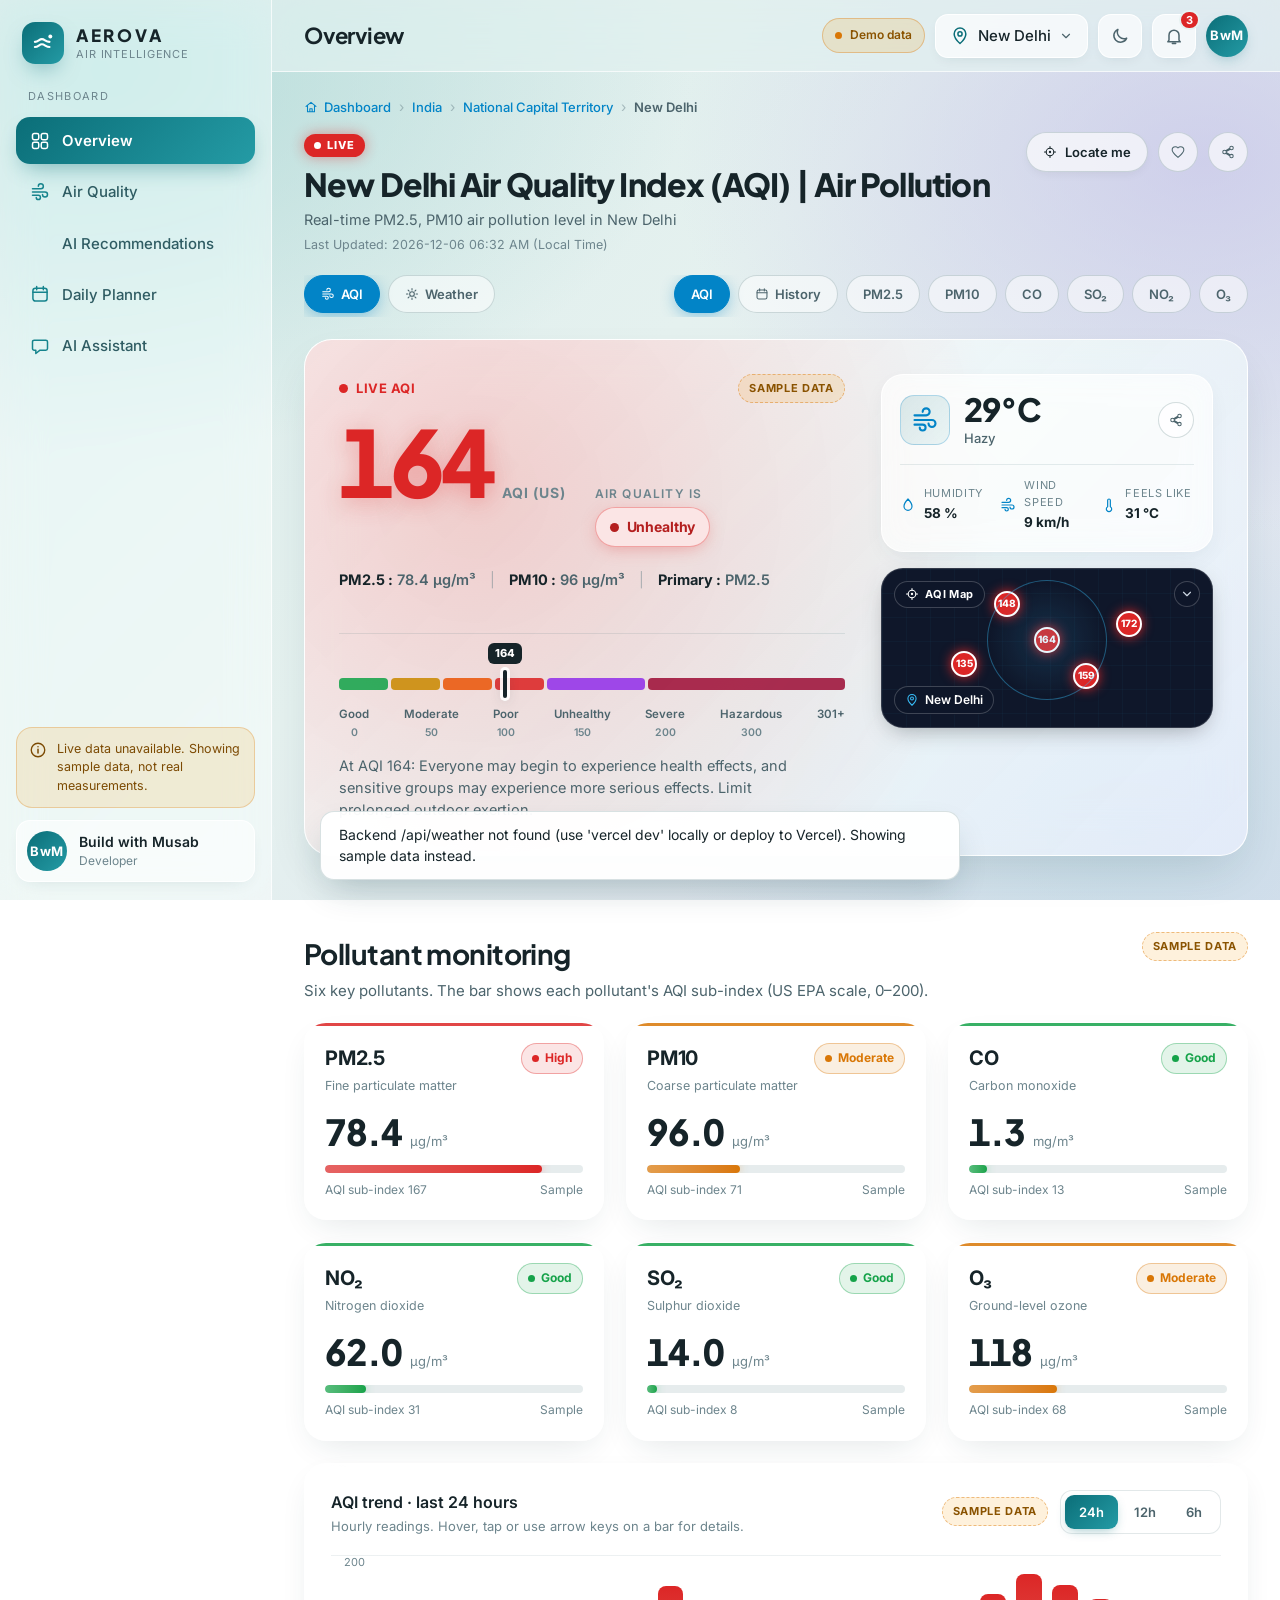
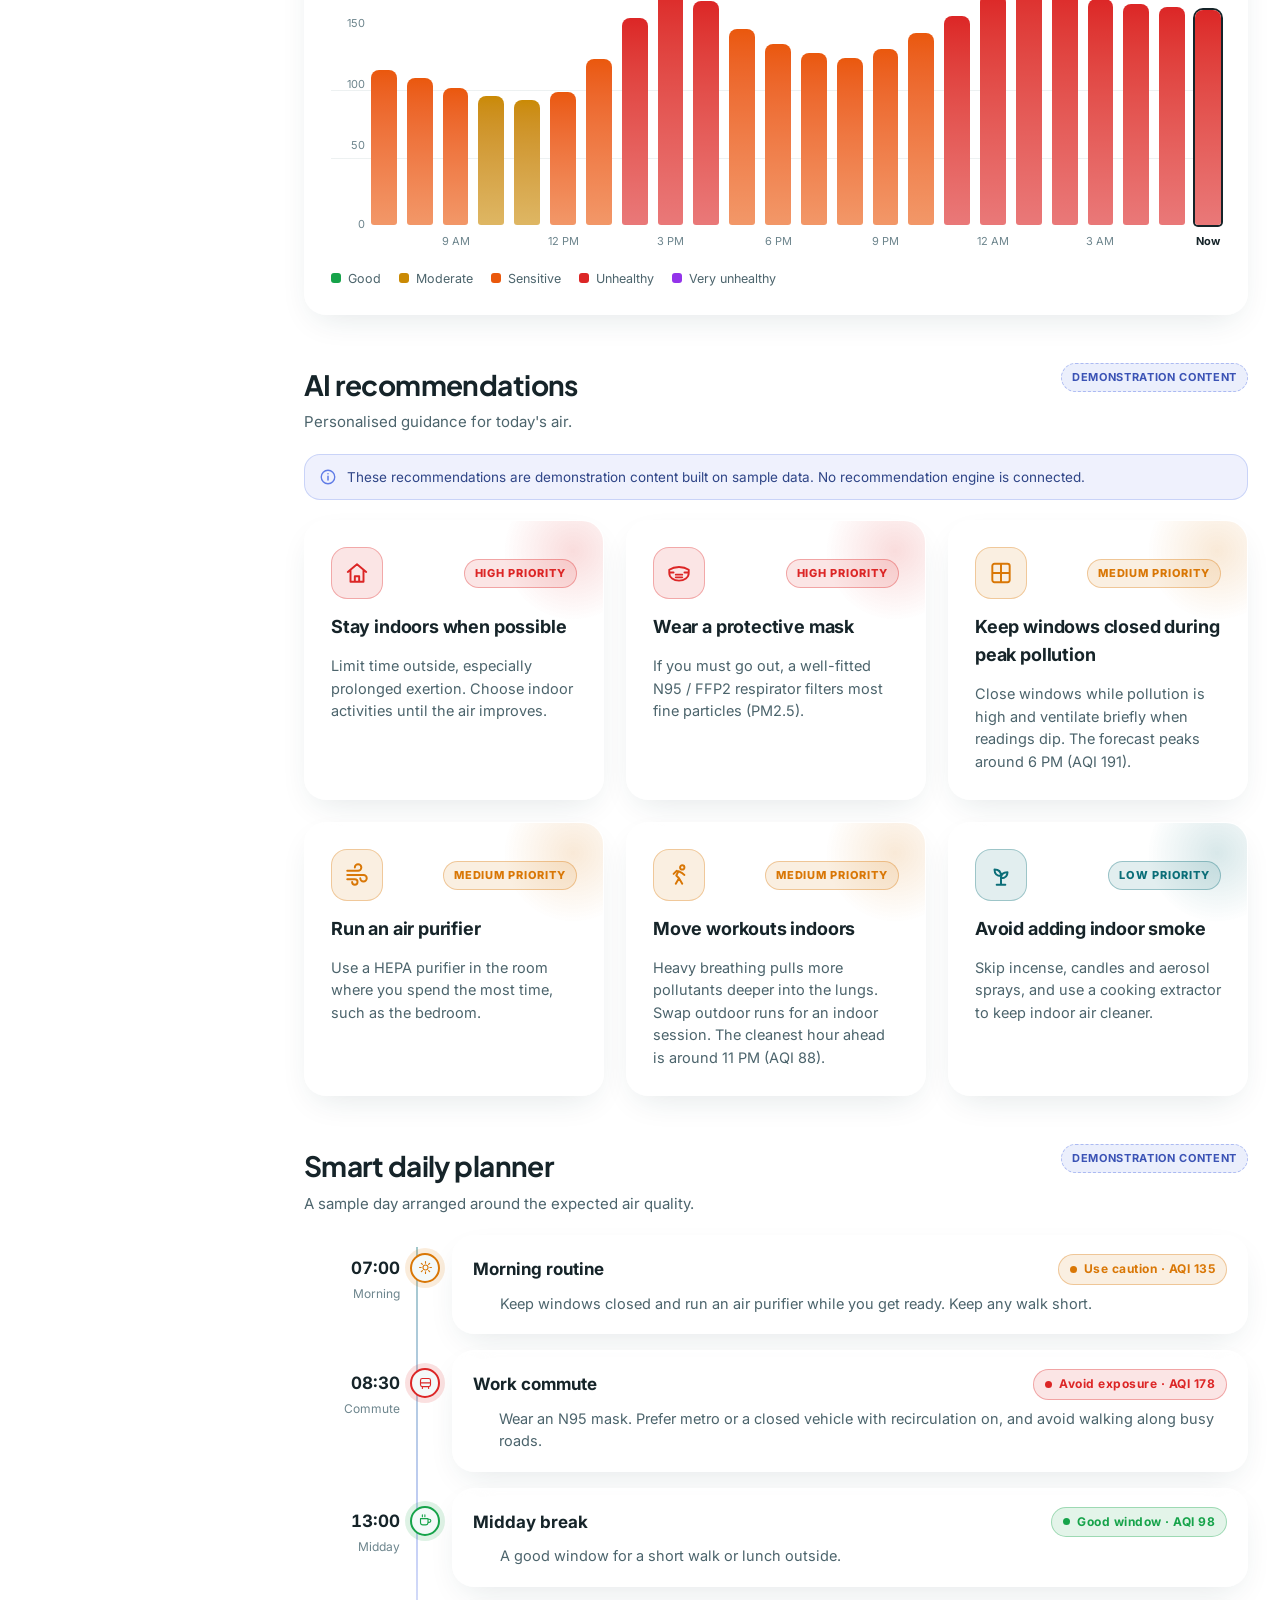
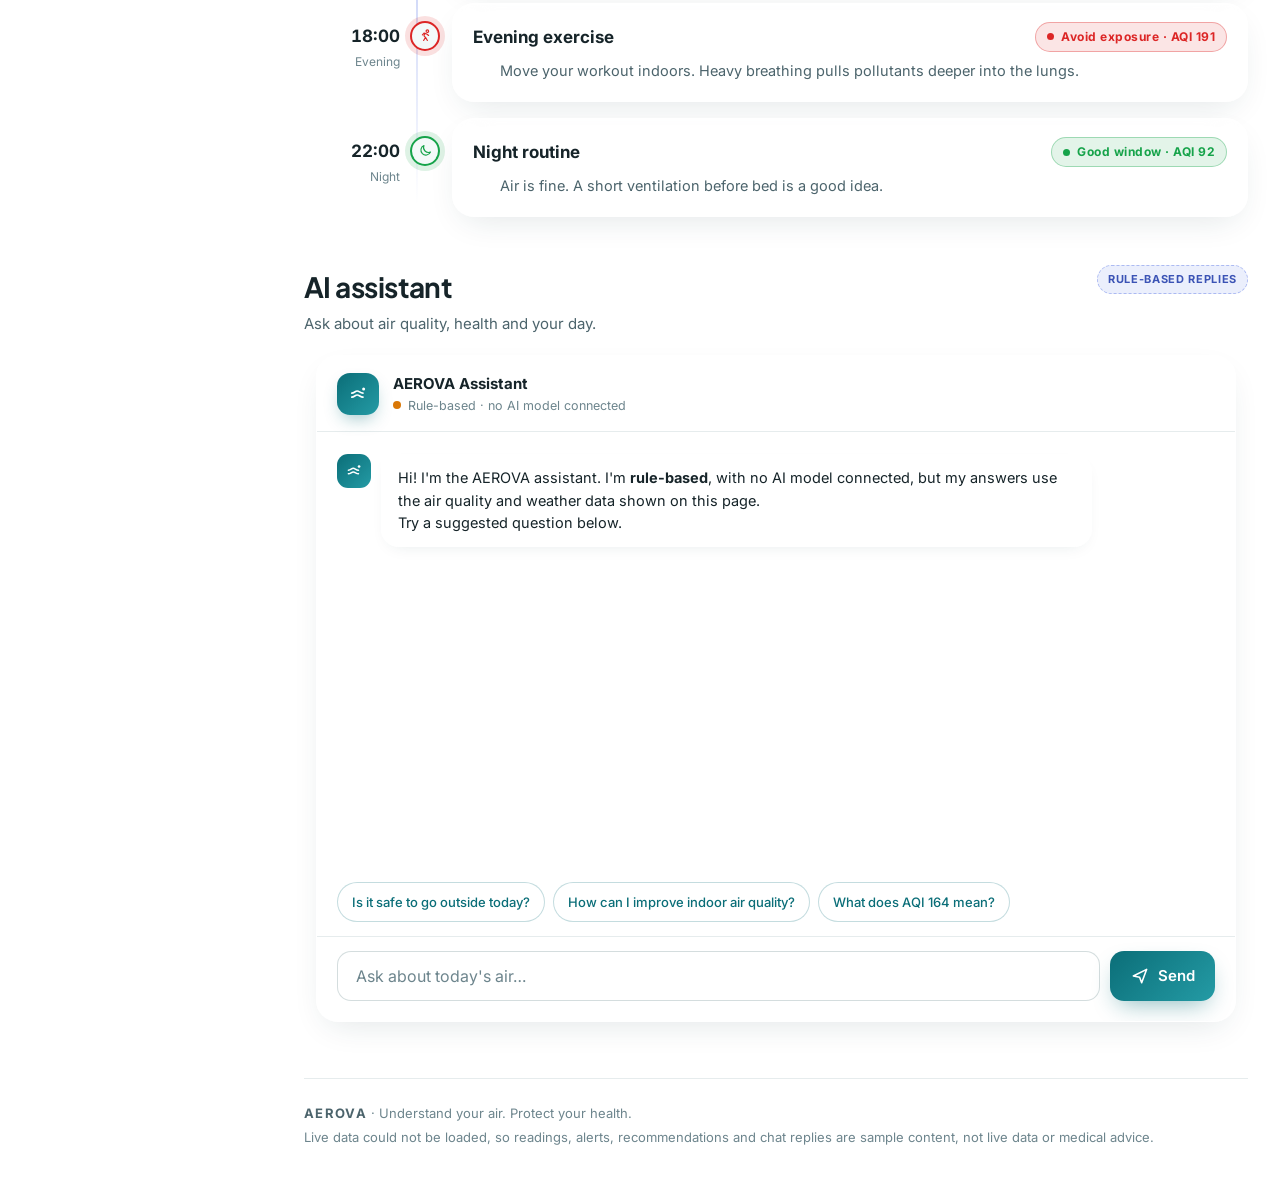
==== commit 865e99f8: "files updated" ====
--- a/index.html
+++ b/index.html
@@ -7,6 +7,9 @@
   <meta name="theme-color" content="#d9ecea" id="themeMeta" />
   <script>try{if(localStorage.getItem("aerova.theme")==="dark"){document.documentElement.dataset.theme="dark";document.getElementById("themeMeta").content="#0a1220";}}catch(e){}</script>
   <title>AEROVA – Urban Air Quality Assistant</title>
+  <link rel="preconnect" href="https://fonts.googleapis.com" />
+  <link rel="preconnect" href="https://fonts.gstatic.com" crossorigin />
+  <link href="https://fonts.googleapis.com/css2?family=Plus+Jakarta+Sans:wght@400;500;600;700;800&family=Inter:wght@400;500;600;700;800&display=swap" rel="stylesheet" />
   <link rel="icon" href="data:image/svg+xml,%3Csvg xmlns='http://www.w3.org/2000/svg' viewBox='0 0 32 32'%3E%3Cdefs%3E%3ClinearGradient id='g' x1='0' y1='0' x2='1' y2='1'%3E%3Cstop offset='0' stop-color='%230b6e78'/%3E%3Cstop offset='1' stop-color='%23249ba5'/%3E%3C/linearGradient%3E%3C/defs%3E%3Crect width='32' height='32' rx='9' fill='url(%23g)'/%3E%3Cpath d='M8 21c4 0 5-3 8-3s4 3 8 3M8 15c4 0 5-3 8-3s4 3 8 3' stroke='%23ffffff' stroke-width='2.4' fill='none' stroke-linecap='round'/%3E%3C/svg%3E" />
   <link rel="stylesheet" href="css/style.css" />
 </head>
@@ -20,7 +23,7 @@
       <symbol id="i-logo" viewBox="0 0 32 32"><path d="M6 21c4.2 0 5.3-3.4 8.7-3.4S19.8 21 24 21M6 14.6c4.2 0 5.3-3.4 8.7-3.4s4.5 3.4 9.3 3.4" fill="none" stroke="currentColor" stroke-width="2.6" stroke-linecap="round"/><circle cx="25" cy="8" r="2.4" fill="currentColor"/></symbol>
       <symbol id="i-grid" viewBox="0 0 24 24"><rect x="3" y="3" width="7.5" height="7.5" rx="2" fill="none" stroke="currentColor" stroke-width="1.8"/><rect x="13.5" y="3" width="7.5" height="7.5" rx="2" fill="none" stroke="currentColor" stroke-width="1.8"/><rect x="3" y="13.5" width="7.5" height="7.5" rx="2" fill="none" stroke="currentColor" stroke-width="1.8"/><rect x="13.5" y="13.5" width="7.5" height="7.5" rx="2" fill="none" stroke="currentColor" stroke-width="1.8"/></symbol>
       <symbol id="i-wind" viewBox="0 0 24 24"><path d="M3 8h10a3 3 0 1 0-3-3M3 12h15a3 3 0 1 1-3 3M3 16h7a2.5 2.5 0 1 1-2.5 2.5" fill="none" stroke="currentColor" stroke-width="1.8" stroke-linecap="round" stroke-linejoin="round"/></symbol>
-      <symbol id="i-spark" viewBox="0 0 24 24"><path d="M12 3l1.9 5.1L19 10l-5.1 1.9L12 17l-1.9-5.1L5 10l5.1-1.9L12 3zM19 16l.8 2.2L22 19l-2.2.8L19 22l-.8-2.2L16 19l2.2-.8L19 16z" fill="none" stroke="currentColor" stroke-width="1.7" stroke-linejoin="round"/></symbol>
+      <symbol id="i-spark" viewBox="0 0 24 24">< d="M12 3l1.9 5.1L19 10l-5.1 1.9L12 17l-1.9-5.1L5 10l5.1-1.9L12 3zM19 16l.8 2.2L22 19l-2.2.8L19 22l-.8-2.2L16 19l2.2-.8L19 16z" fill="none" stroke="currentColor" stroke-width="1.7" stroke-linejoin="round"/></symbol>
       <symbol id="i-cal" viewBox="0 0 24 24"><rect x="3.5" y="5" width="17" height="15.5" rx="3" fill="none" stroke="currentColor" stroke-width="1.8"/><path d="M8 3v4M16 3v4M3.5 10h17" fill="none" stroke="currentColor" stroke-width="1.8" stroke-linecap="round"/></symbol>
       <symbol id="i-chat" viewBox="0 0 24 24"><path d="M5 5h14a2 2 0 0 1 2 2v8a2 2 0 0 1-2 2h-7l-5 4v-4H5a2 2 0 0 1-2-2V7a2 2 0 0 1 2-2z" fill="none" stroke="currentColor" stroke-width="1.8" stroke-linejoin="round"/></symbol>
       <symbol id="i-bell" viewBox="0 0 24 24"><path d="M6 17V11a6 6 0 1 1 12 0v6l1.5 2h-15L6 17zM10 21h4" fill="none" stroke="currentColor" stroke-width="1.8" stroke-linecap="round" stroke-linejoin="round"/></symbol>
@@ -47,6 +50,8 @@
       <symbol id="i-user" viewBox="0 0 24 24"><circle cx="12" cy="8" r="4" fill="none" stroke="currentColor" stroke-width="1.8"/><path d="M4 21c1-4 4-6 8-6s7 2 8 6" fill="none" stroke="currentColor" stroke-width="1.8" stroke-linecap="round"/></symbol>
       <symbol id="i-search" viewBox="0 0 24 24"><circle cx="11" cy="11" r="6.500" fill="none" stroke="currentColor" stroke-width="1.8"/><path d="M16 16l4.500 4.500" fill="none" stroke="currentColor" stroke-width="1.8" stroke-linecap="round"/></symbol>
       <symbol id="i-target" viewBox="0 0 24 24"><circle cx="12" cy="12" r="6.500" fill="none" stroke="currentColor" stroke-width="1.8"/><circle cx="12" cy="12" r="2" fill="currentColor"/><path d="M12 2.500v3M12 18.500v3M2.500 12h3M18.500 12h3" fill="none" stroke="currentColor" stroke-width="1.8" stroke-linecap="round"/></symbol>
+      <symbol id="i-heart" viewBox="0 0 24 24"><path d="M12 21.35l-1.45-1.32C5.4 15.36 2 12.28 2 8.5 2 5.42 4.42 3 7.5 3c1.74 0 3.41.81 4.5 2.09C13.09 3.81 14.76 3 16.5 3 19.58 3 22 5.42 22 8.5c0 3.78-3.4 6.86-8.55 11.54L12 21.35z" fill="none" stroke="currentColor" stroke-width="1.8" stroke-linecap="round" stroke-linejoin="round"/></symbol>
+      <symbol id="i-share" viewBox="0 0 24 24"><path d="M18 16.08c-.76 0-1.44.3-1.96.77L8.91 12.7c.05-.23.09-.46.09-.7s-.04-.47-.09-.7l7.05-4.11c.54.5 1.25.81 2.04.81 1.66 0 3-1.34 3-3s-1.34-3-3-3-3 1.34-3 3c0 .24.04.47.09.7L8.04 9.81C7.5 9.31 6.79 9 6 9c-1.66 0-3 1.34-3 3s1.34 3 3 3c.79 0 1.5-.31 2.04-.81l7.12 4.16c-.05.21-.08.43-.08.65 0 1.61 1.31 2.92 2.92 2.92s2.92-1.31 2.92-2.92c0-1.61-1.31-2.92-2.92-2.92z" fill="none" stroke="currentColor" stroke-width="1.8" stroke-linecap="round" stroke-linejoin="round"/></symbol>
     </defs>
   </svg>
 
@@ -181,114 +186,208 @@
 
       <main id="main" tabindex="-1">
 
-        <!-- ============ OVERVIEW ============ -->
-        <section class="section section--hero" id="overview" data-section data-title="Overview" aria-labelledby="hero-title">
-          <div class="hero">
-            <div class="hero__glow" aria-hidden="true"></div>
-            <div class="hero__copy">
-              <span class="eyebrow"><svg class="icon icon--sm"><use href="#i-logo"/></svg> AEROVA · Urban Air Quality Assistant</span>
-              <h2 class="hero__title" id="hero-title">Understand your air.<br /><span class="grad-text">Protect your health.</span></h2>
-              <p class="hero__lead">Your personal companion for smarter decisions in an increasingly polluted world.</p>
-              <div class="hero__cta">
-                <a class="btn btn--primary" href="#air-quality" data-nav-link>View air quality</a>
-                <a class="btn btn--ghost" href="#assistant" data-nav-link>Ask the assistant</a>
-              </div>
-            </div>
-
-            <article class="loc-card glass" aria-label="Current location">
-              <div class="loc-card__head">
-                <span class="loc-card__icon"><svg class="icon"><use href="#i-pin"/></svg></span>
+        <!-- ============ OVERVIEW (PRO COMMERCIAL DASHBOARD) ============ -->
+        <section class="section section--overview" id="overview" data-section data-title="Overview" aria-labelledby="mainCityTitle">
+          
+          <!-- Breadcrumb Navigation -->
+          <nav class="pro-breadcrumbs" aria-label="Breadcrumb">
+            <span class="crumb"><svg class="icon icon--sm"><use href="#i-home"/></svg> Dashboard</span>
+            <span class="crumb-sep">›</span>
+            <span class="crumb" id="crumbCountry">India</span>
+            <span class="crumb-sep">›</span>
+            <span class="crumb" id="crumbRegion">National Capital Territory</span>
+            <span class="crumb-sep">›</span>
+            <span class="crumb crumb--active" id="crumbCity">New Delhi</span>
+          </nav>
+
+          <!-- Main Page Header & Meta Row -->
+          <div class="page-meta-row">
+            <div class="page-meta-left">
+              <div class="live-pulse-badge">
+                <span class="live-dot"></span> LIVE
+              </div>
+              <h1 class="main-page-title" id="mainCityTitle"><span id="pageCityTitle">New Delhi</span> Air Quality Index (AQI) | Air Pollution</h1>
+              <p class="main-page-sub">Real-time PM2.5, PM10 air pollution level in <span id="pageCitySub">New Delhi</span></p>
+              <p class="main-page-updated">Last Updated: <span id="mainUpdatedTime">2026-11-27 23:01</span> (Local Time)</p>
+            </div>
+            <div class="page-meta-actions">
+              <button class="btn-pill-action" id="headerLocateBtn" type="button" aria-label="Locate me">
+                <svg class="icon icon--sm"><use href="#i-target"/></svg>
+                <span>Locate me</span>
+              </button>
+              <button class="icon-circle-btn" id="favoriteBtn" type="button" aria-label="Save to favorites" title="Favorite">
+                <svg class="icon icon--sm"><use href="#i-heart"/></svg>
+              </button>
+              <button class="icon-circle-btn" id="shareBtn" type="button" aria-label="Share" title="Share page">
+                <svg class="icon icon--sm"><use href="#i-share"/></svg>
+              </button>
+            </div>
+          </div>
+
+          <!-- Parameter & View Filter Pills -->
+          <div class="filter-bar">
+            <div class="filter-bar__group filter-bar__modes">
+              <button type="button" class="filter-pill is-active" data-view="aqi">
+                <svg class="icon icon--sm"><use href="#i-wind"/></svg>
+                <span>AQI</span>
+              </button>
+              <button type="button" class="filter-pill" data-view="weather" id="toggleWeatherView">
+                <svg class="icon icon--sm"><use href="#i-sun"/></svg>
+                <span>Weather</span>
+              </button>
+            </div>
+            <div class="filter-bar__pills" id="paramPills">
+              <button type="button" class="filter-pill is-active" data-param="aqi">AQI</button>
+              <button type="button" class="filter-pill" data-param="history" data-scroll="#air-quality">
+                <svg class="icon icon--sm"><use href="#i-cal"/></svg> <span>History</span>
+              </button>
+              <button type="button" class="filter-pill" data-param="pm2_5" data-scroll="#air-quality">PM2.5</button>
+              <button type="button" class="filter-pill" data-param="pm10" data-scroll="#air-quality">PM10</button>
+              <button type="button" class="filter-pill" data-param="co" data-scroll="#air-quality">CO</button>
+              <button type="button" class="filter-pill" data-param="so2" data-scroll="#air-quality">SO₂</button>
+              <button type="button" class="filter-pill" data-param="no2" data-scroll="#air-quality">NO₂</button>
+              <button type="button" class="filter-pill" data-param="o3" data-scroll="#air-quality">O₃</button>
+            </div>
+          </div>
+
+          <!-- Mega Commercial AQI Hero Card -->
+          <article class="mega-hero-card" id="megaHeroCard" aria-labelledby="aqiHeroStatus">
+            
+            <!-- Left Side: AQI Telemetry & Scale -->
+            <div class="mega-hero-main">
+              <div class="mega-hero-badge-row">
+                <span class="live-indicator"><span class="pulse-ring"></span> Live AQI</span>
                 <span class="tag tag--sample" data-source-tag>Sample data</span>
               </div>
-              <p class="loc-card__label">Current location</p>
-              <h3 class="loc-card__city" id="locCity">New Delhi</h3>
-              <p class="loc-card__country" id="locCountry">India</p>
-              <dl class="loc-card__meta">
-                <div><dt>Region</dt><dd id="locRegion">National Capital Territory</dd></div>
-                <div><dt>Updated</dt><dd id="locTime">—</dd></div>
-              </dl>
-            </article>
-          </div>
-
-          <div class="grid grid--overview">
-            <!-- AQI overview -->
-            <article class="card aqi-card" aria-labelledby="aqi-title">
-              <div class="card__head">
-                <h3 id="aqi-title" class="card__title">Air Quality Index</h3>
-                <span class="tag tag--sample" data-source-tag>Sample data</span>
-              </div>
-
-              <div class="aqi-card__body">
-                <div class="gauge" id="gauge" role="img" aria-label="AQI 164 out of 500, Unhealthy">
-                  <svg viewBox="0 0 200 200" aria-hidden="true">
-                    <defs>
-                      <linearGradient id="gaugeGrad" x1="0" y1="0" x2="1" y2="1">
-                        <stop offset="0%" stop-color="#f59e0b"/>
-                        <stop offset="100%" stop-color="#f97316"/>
-                      </linearGradient>
-                    </defs>
-                    <circle class="gauge__track" cx="100" cy="100" r="84" />
-                    <circle class="gauge__value" id="gaugeValue" cx="100" cy="100" r="84" />
-                  </svg>
-                  <div class="gauge__center">
-                    <span class="gauge__num" id="aqiNumber" data-target="164">0</span>
-                    <span class="gauge__max">/ 500</span>
+
+              <div class="hero-aqi-row">
+                <div class="hero-aqi-val-wrap">
+                  <span class="hero-aqi-number" id="aqiNumber" data-target="164">164</span>
+                  <span class="hero-aqi-unit">AQI (US)</span>
+                </div>
+                <div class="hero-aqi-status-box">
+                  <span class="hero-status-caption">Air Quality is</span>
+                  <div class="status-pill hero-status-pill" id="aqiPill">
+                    <span class="dot"></span>
+                    <span id="aqiLabel">Unhealthy</span>
                   </div>
                 </div>
-
-                <div class="aqi-card__info">
-                  <span class="status-pill" id="aqiPill"><span class="dot"></span><span id="aqiLabel">Unhealthy</span></span>
-                  <dl class="kv">
-                    <div><dt>Primary pollutant</dt><dd id="aqiPrimary">PM2.5</dd></div>
-                    <div><dt>Scale</dt><dd>0 – 500</dd></div>
-                  </dl>
-                  <p class="aqi-card__text" id="aqiText">At AQI 164, everyone may begin to experience health effects, and sensitive groups may experience more serious effects. Limit prolonged outdoor exertion.</p>
-                </div>
-              </div>
-
-              <div class="aqi-scale" aria-label="AQI category scale">
+              </div>
+
+              <!-- Quick Pollutant Sub-metrics -->
+              <div class="hero-pollutants-row">
+                <span class="hero-pol-item"><strong>PM2.5 :</strong> <span id="heroPm25Val">78.4 µg/m³</span></span>
+                <span class="hero-pol-divider">|</span>
+                <span class="hero-pol-item"><strong>PM10 :</strong> <span id="heroPm10Val">96 µg/m³</span></span>
+                <span class="hero-pol-divider">|</span>
+                <span class="hero-pol-item"><strong>Primary :</strong> <span id="aqiPrimary">PM2.5</span></span>
+              </div>
+
+              <!-- Continuous Color Spectrum Scale Bar -->
+              <div class="aqi-scale aqi-scale--hero" aria-label="AQI category scale">
                 <div class="aqi-scale__bar" id="aqiScale">
                   <span class="aqi-scale__seg" style="--w:10%;--c:var(--aq-good)" title="0–50 Good"></span>
                   <span class="aqi-scale__seg" style="--w:10%;--c:var(--aq-moderate)" title="51–100 Moderate"></span>
-                  <span class="aqi-scale__seg" style="--w:10%;--c:var(--aq-sensitive)" title="101–150 Unhealthy for Sensitive Groups"></span>
+                  <span class="aqi-scale__seg" style="--w:10%;--c:var(--aq-sensitive)" title="101–150 Sensitive"></span>
                   <span class="aqi-scale__seg" style="--w:10%;--c:var(--aq-unhealthy)" title="151–200 Unhealthy"></span>
-                  <span class="aqi-scale__seg" style="--w:20%;--c:var(--aq-very)" title="201–300 Very Unhealthy"></span>
+                  <span class="aqi-scale__seg" style="--w:20%;--c:var(--aq-very)" title="201–300 Severe"></span>
                   <span class="aqi-scale__seg" style="--w:40%;--c:var(--aq-hazard)" title="301–500 Hazardous"></span>
-                  <span class="aqi-scale__marker" id="scaleMarker" style="left:0%"><span>164</span></span>
-                </div>
-                <ul class="legend">
-                  <li><i style="background:var(--aq-good)"></i>Good <small>0–50</small></li>
-                  <li><i style="background:var(--aq-moderate)"></i>Moderate <small>51–100</small></li>
-                  <li><i style="background:var(--aq-sensitive)"></i>Sensitive <small>101–150</small></li>
-                  <li><i style="background:var(--aq-unhealthy)"></i>Unhealthy <small>151–200</small></li>
-                  <li><i style="background:var(--aq-very)"></i>Very unhealthy <small>201–300</small></li>
-                  <li><i style="background:var(--aq-hazard)"></i>Hazardous <small>301+</small></li>
-                </ul>
-              </div>
-            </article>
-
-            <!-- Weather -->
-            <article class="card weather-card" aria-labelledby="wx-title">
-              <div class="card__head">
-                <h3 id="wx-title" class="card__title">Weather</h3>
-                <span class="tag tag--sample" data-source-tag>Sample data</span>
-              </div>
-              <div class="weather-card__main">
-                <span class="weather-card__icon"><svg class="icon icon--xl" aria-hidden="true"><use id="wxIconUse" href="#i-cloud"/></svg></span>
-                <div>
-                  <p class="weather-card__temp"><span id="wxTemp">29</span>°<small>C</small></p>
-                  <p class="weather-card__cond" id="wxCond">Hazy · Partly cloudy</p>
-                </div>
-              </div>
-              <ul class="wx-grid">
-                <li><svg class="icon"><use href="#i-temp"/></svg><div><span>Feels like</span><strong id="wxFeels">29 °C</strong></div></li>
-                <li><svg class="icon"><use href="#i-drop"/></svg><div><span>Humidity</span><strong id="wxHum">58 %</strong></div></li>
-                <li><svg class="icon"><use href="#i-wind"/></svg><div><span>Wind speed</span><strong id="wxWind">9 km/h</strong></div></li>
-                <li><svg class="icon"><use href="#i-eye"/></svg><div><span>Visibility</span><strong id="wxVis">3.2 km</strong></div></li>
-                <li class="wx-grid__wide"><svg class="icon"><use href="#i-rain"/></svg><div><span>Chance of rain</span><strong id="wxRain">15 %</strong></div></li>
-              </ul>
-            </article>
-          </div>
+                  <span class="aqi-scale__marker" id="scaleMarker" style="left:32.8%"><span>164</span></span>
+                </div>
+                <div class="hero-scale-labels">
+                  <span>Good<small>0</small></span>
+                  <span>Moderate<small>50</small></span>
+                  <span>Poor<small>100</small></span>
+                  <span>Unhealthy<small>150</small></span>
+                  <span>Severe<small>200</small></span>
+                  <span>Hazardous<small>300</small></span>
+                  <span>301+</span>
+                </div>
+              </div>
+
+              <p class="aqi-card__text hero-health-text" id="aqiText">At AQI 164, everyone may begin to experience health effects, and sensitive groups may experience more serious effects. Limit prolonged outdoor exertion.</p>
+            </div>
+
+            <!-- Right Side: Weather Capsule + Mini AQI Map -->
+            <div class="mega-hero-side">
+              
+              <!-- Frosted Weather Capsule -->
+              <div class="hero-weather-capsule" id="heroWeatherCapsule">
+                <div class="capsule-top">
+                  <div class="capsule-weather-main">
+                    <span class="capsule-icon"><svg class="icon"><use id="wxIconUse" href="#i-cloud"/></svg></span>
+                    <div class="capsule-temp-block">
+                      <span class="capsule-temp"><span id="wxTemp">29</span>°C</span>
+                      <span class="capsule-cond" id="wxCond">Hazy · Partly cloudy</span>
+                    </div>
+                  </div>
+                  <a class="capsule-link" href="#air-quality" title="View details" aria-label="View weather and pollutant details">
+                    <svg class="icon icon--sm"><use href="#i-share"/></svg>
+                  </a>
+                </div>
+                <div class="capsule-metrics">
+                  <div class="capsule-metric-item">
+                    <svg class="icon icon--sm"><use href="#i-drop"/></svg>
+                    <div>
+                      <span class="metric-lbl">Humidity</span>
+                      <strong class="metric-val" id="wxHum">58 %</strong>
+                    </div>
+                  </div>
+                  <div class="capsule-metric-item">
+                    <svg class="icon icon--sm"><use href="#i-wind"/></svg>
+                    <div>
+                      <span class="metric-lbl">Wind Speed</span>
+                      <strong class="metric-val" id="wxWind">9 km/h</strong>
+                    </div>
+                  </div>
+                  <div class="capsule-metric-item">
+                    <svg class="icon icon--sm"><use href="#i-temp"/></svg>
+                    <div>
+                      <span class="metric-lbl">Feels Like</span>
+                      <strong class="metric-val" id="wxFeels">29 °C</strong>
+                    </div>
+                  </div>
+                </div>
+              </div>
+
+              <!-- Mini AQI Map Preview Card -->
+              <div class="hero-map-card" id="heroMapCard">
+                <div class="hero-map-canvas" aria-hidden="true">
+                  <div class="map-grid-layer"></div>
+                  <!-- Sensor points -->
+                  <div class="map-sensor s-center" id="mapSensorCenter" style="--val:'164';top:45%;left:50%"></div>
+                  <div class="map-sensor s-north" style="--val:'148';top:22%;left:38%"></div>
+                  <div class="map-sensor s-east" style="--val:'172';top:35%;left:75%"></div>
+                  <div class="map-sensor s-south" style="--val:'159';top:68%;left:62%"></div>
+                  <div class="map-sensor s-west" style="--val:'135';top:60%;left:25%"></div>
+                  <div class="map-radar"></div>
+                </div>
+                <div class="hero-map-header">
+                  <span class="hero-map-tag"><svg class="icon icon--sm"><use href="#i-target"/></svg> AQI Map</span>
+                  <span class="map-expand-btn"><svg class="icon icon--sm"><use href="#i-chev"/></svg></span>
+                </div>
+                <div class="hero-map-footer">
+                  <svg class="icon icon--sm"><use href="#i-pin"/></svg>
+                  <span id="mapCityPin">New Delhi</span>
+                </div>
+              </div>
+
+            </div>
+
+            <!-- Hidden compatibility element anchors (keeps script.js 100% compliant) -->
+            <div class="sr-only" aria-hidden="true">
+              <span id="locCity">New Delhi</span>
+              <span id="locCountry">India</span>
+              <span id="locRegion">National Capital Territory</span>
+              <span id="locTime">—</span>
+              <span id="wxVis">3.2 km</span>
+              <span id="wxRain">15 %</span>
+              <div id="gauge">
+                <svg><circle id="gaugeValue" cx="100" cy="100" r="84"></circle></svg>
+              </div>
+            </div>
+          </article>
+
         </section>
 
         <!-- ============ AIR QUALITY ============ -->
--- a/css/style.css
+++ b/css/style.css
@@ -42,8 +42,8 @@
   --bad: #dc2626;
 
   /* Type */
-  --font: "Inter", "SF Pro Text", "Segoe UI", system-ui, -apple-system, Roboto, "Helvetica Neue", Arial, sans-serif;
-  --font-display: "Inter", "SF Pro Display", "Segoe UI", system-ui, -apple-system, Roboto, sans-serif;
+  --font: "Inter", "Plus Jakarta Sans", "SF Pro Text", "Segoe UI", system-ui, -apple-system, Roboto, sans-serif;
+  --font-display: "Plus Jakarta Sans", "Inter", "SF Pro Display", "Segoe UI", system-ui, -apple-system, Roboto, sans-serif;
 
   /* Shape & motion */
   --r-sm: 10px;
@@ -313,49 +313,584 @@
 
 .grid { display: grid; gap: clamp(14px, 2vw, 22px); }
 
-/* ---------- 7. Hero ---------- */
-.hero {
-  position: relative; overflow: hidden; display: grid; grid-template-columns: minmax(0, 1.5fr) minmax(0, 1fr); gap: clamp(20px, 3vw, 40px); align-items: center;
-  padding: clamp(24px, 4vw, 48px); border-radius: var(--r-xl); margin-bottom: clamp(14px, 2vw, 22px);
-  background: linear-gradient(135deg, rgba(255, 255, 255, 0.72) 0%, rgba(235, 247, 246, 0.64) 55%, rgba(229, 232, 248, 0.6) 100%);
-  backdrop-filter: blur(20px); -webkit-backdrop-filter: blur(20px);
-  border: 1px solid rgba(255, 255, 255, 0.88);
-  box-shadow: var(--shadow);
-}
-.hero__glow {
-  position: absolute; inset: -30% -10% auto auto; width: 70%; height: 140%;
-  background: radial-gradient(closest-side, rgba(164, 174, 232, 0.28), transparent 70%); filter: blur(12px); pointer-events: none; animation: drift 14s ease-in-out infinite alternate;
-}
-.hero::after {
-  content: ""; position: absolute; inset: 0; pointer-events: none; opacity: 0.35;
-  background-image: radial-gradient(rgba(18, 68, 76, 0.14) 1px, transparent 1px); background-size: 26px 26px;
-  mask-image: linear-gradient(90deg, transparent 20%, #000 100%); -webkit-mask-image: linear-gradient(90deg, transparent 20%, #000 100%);
-}
-.hero__copy, .loc-card { position: relative; z-index: 1; }
-.eyebrow { display: inline-flex; align-items: center; gap: 8px; font-size: 12px; font-weight: 600; letter-spacing: 0.1em; text-transform: uppercase; color: var(--emerald); padding: 7px 12px; border-radius: 999px; background: rgba(11, 110, 120, 0.1); border: 1px solid rgba(11, 110, 120, 0.22); }
-.hero__title { font-family: var(--font-display); font-size: clamp(32px, 5.2vw, 56px); line-height: 1.06; letter-spacing: -0.035em; font-weight: 800; margin: 18px 0 14px; color: var(--text); }
-.hero__lead { color: var(--text-dim); font-size: clamp(15px, 1.6vw, 18px); max-width: 52ch; }
-.hero__cta { display: flex; gap: 12px; margin-top: 26px; flex-wrap: wrap; }
-
-.loc-card {
-  border-radius: var(--r-lg); padding: 22px; color: #ffffff;
-  background: linear-gradient(135deg, #0b6e78 0%, #1d96a0 100%);
-  border: 1px solid rgba(255, 255, 255, 0.34);
-  box-shadow: 0 18px 38px -14px rgba(11, 110, 120, 0.45);
-}
-.loc-card__head { display: flex; justify-content: space-between; align-items: center; margin-bottom: 18px; }
-.loc-card__icon { width: 44px; height: 44px; border-radius: 13px; display: grid; place-items: center; color: #ffffff; background: rgba(255, 255, 255, 0.18); border: 1px solid rgba(255, 255, 255, 0.34); }
-.loc-card .tag { background: rgba(255, 255, 255, 0.18); color: #ffffff; border-color: rgba(255, 255, 255, 0.42); }
-.loc-card__label { font-size: 12px; text-transform: uppercase; letter-spacing: 0.12em; color: rgba(255, 255, 255, 0.78); }
-.loc-card__city { font-family: var(--font-display); font-size: clamp(26px, 3.2vw, 34px); font-weight: 700; letter-spacing: -0.02em; margin-top: 2px; color: #ffffff; }
-.loc-card__country { color: rgba(255, 255, 255, 0.85); font-size: 16px; }
-.loc-card__meta { display: grid; grid-template-columns: 1fr 1fr; gap: 12px; margin-top: 18px; padding-top: 16px; border-top: 1px solid rgba(255, 255, 255, 0.24); }
-.loc-card__meta dt { font-size: 11px; text-transform: uppercase; letter-spacing: 0.1em; color: rgba(255, 255, 255, 0.72); }
-.loc-card__meta dd { font-weight: 600; font-size: 14px; margin-top: 2px; color: #ffffff; }
-.loc-card.is-changing { animation: flash 0.6s var(--ease); }
-
-/* ---------- 8. Overview grid / AQI / weather ---------- */
-.grid--overview { grid-template-columns: minmax(0, 1.65fr) minmax(0, 1fr); }
+/* ---------- 7. Pro Commercial Overview Section ---------- */
+.section--overview {
+  padding-top: clamp(14px, 2.2vw, 24px);
+}
+
+/* Breadcrumbs */
+.pro-breadcrumbs {
+  display: flex;
+  align-items: center;
+  flex-wrap: wrap;
+  gap: 8px;
+  font-size: 13px;
+  margin-bottom: 14px;
+}
+.pro-breadcrumbs .crumb {
+  display: inline-flex;
+  align-items: center;
+  gap: 6px;
+  color: #0284c7;
+  font-weight: 500;
+  transition: color 0.2s;
+}
+.pro-breadcrumbs .crumb .icon { width: 14px; height: 14px; }
+.pro-breadcrumbs .crumb-sep {
+  color: var(--text-mute);
+  opacity: 0.5;
+  font-size: 14px;
+}
+.pro-breadcrumbs .crumb--active {
+  color: var(--text-dim);
+  font-weight: 600;
+}
+
+/* Header & Meta Row */
+.page-meta-row {
+  display: flex;
+  align-items: flex-start;
+  justify-content: space-between;
+  gap: 20px;
+  margin-bottom: 20px;
+  flex-wrap: wrap;
+}
+.page-meta-left {
+  max-width: 820px;
+}
+.live-pulse-badge {
+  display: inline-flex;
+  align-items: center;
+  gap: 6px;
+  background: #dc2626;
+  color: #ffffff;
+  font-size: 11px;
+  font-weight: 800;
+  letter-spacing: 0.08em;
+  padding: 3px 10px;
+  border-radius: 999px;
+  margin-bottom: 8px;
+  box-shadow: 0 0 14px rgba(220, 38, 38, 0.45);
+}
+.live-dot {
+  width: 7px;
+  height: 7px;
+  border-radius: 50%;
+  background: #ffffff;
+  animation: pulse 1.8s infinite;
+}
+.main-page-title {
+  font-family: var(--font-display);
+  font-size: clamp(22px, 2.8vw, 32px);
+  font-weight: 800;
+  letter-spacing: -0.025em;
+  color: var(--text);
+  line-height: 1.22;
+  margin: 0;
+}
+.main-page-sub {
+  font-size: 14.5px;
+  color: var(--text-dim);
+  margin-top: 5px;
+}
+.main-page-updated {
+  font-size: 12.5px;
+  color: var(--text-mute);
+  margin-top: 4px;
+  font-style: normal;
+}
+.page-meta-actions {
+  display: flex;
+  align-items: center;
+  gap: 10px;
+}
+.btn-pill-action {
+  display: inline-flex;
+  align-items: center;
+  gap: 8px;
+  height: 40px;
+  padding: 0 16px;
+  border-radius: 999px;
+  background: rgba(255, 255, 255, 0.65);
+  border: 1px solid var(--line-strong);
+  color: var(--text);
+  font-size: 13px;
+  font-weight: 600;
+  box-shadow: 0 4px 12px -4px rgba(0, 0, 0, 0.08);
+  transition: all 0.2s var(--ease);
+}
+.btn-pill-action:hover {
+  background: rgba(255, 255, 255, 0.95);
+  border-color: #0284c7;
+  color: #0284c7;
+  transform: translateY(-1px);
+}
+.icon-circle-btn {
+  width: 40px;
+  height: 40px;
+  border-radius: 50%;
+  display: grid;
+  place-items: center;
+  background: rgba(255, 255, 255, 0.65);
+  border: 1px solid var(--line-strong);
+  color: var(--text-dim);
+  transition: all 0.2s var(--ease);
+}
+.icon-circle-btn:hover {
+  background: rgba(255, 255, 255, 0.95);
+  color: var(--text);
+  transform: translateY(-1px);
+}
+
+/* Filter Switcher Bar */
+.filter-bar {
+  display: flex;
+  align-items: center;
+  justify-content: space-between;
+  gap: 16px;
+  margin-bottom: 22px;
+  overflow-x: auto;
+  padding-bottom: 4px;
+  scrollbar-width: none;
+}
+.filter-bar::-webkit-scrollbar { display: none; }
+.filter-bar__group, .filter-bar__pills {
+  display: flex;
+  align-items: center;
+  gap: 8px;
+}
+.filter-pill {
+  display: inline-flex;
+  align-items: center;
+  gap: 6px;
+  height: 38px;
+  padding: 0 16px;
+  border-radius: 999px;
+  border: 1px solid var(--line-strong);
+  background: rgba(255, 255, 255, 0.55);
+  color: var(--text-dim);
+  font-size: 13px;
+  font-weight: 600;
+  white-space: nowrap;
+  transition: all 0.2s var(--ease);
+}
+.filter-pill:hover {
+  background: rgba(255, 255, 255, 0.9);
+  color: var(--text);
+  border-color: var(--text-dim);
+}
+.filter-pill.is-active {
+  background: #0284c7;
+  color: #ffffff;
+  border-color: #0284c7;
+  box-shadow: 0 4px 16px -2px rgba(2, 132, 199, 0.45);
+}
+
+/* Mega Hero Card */
+.mega-hero-card {
+  position: relative;
+  border-radius: var(--r-xl);
+  padding: clamp(20px, 3.2vw, 34px);
+  margin-bottom: 28px;
+  overflow: hidden;
+  display: grid;
+  grid-template-columns: minmax(0, 1.4fr) minmax(320px, 0.92fr);
+  gap: clamp(22px, 3vw, 36px);
+  align-items: stretch;
+  background: linear-gradient(135deg, rgba(255, 255, 255, 0.85) 0%, rgba(240, 249, 248, 0.8) 55%, rgba(234, 238, 252, 0.78) 100%);
+  backdrop-filter: blur(24px) saturate(140%);
+  -webkit-backdrop-filter: blur(24px) saturate(140%);
+  border: 1px solid rgba(255, 255, 255, 0.9);
+  box-shadow: 0 20px 48px -14px rgba(19, 58, 66, 0.16);
+  transition: background 0.5s var(--ease), border-color 0.5s;
+}
+.mega-hero-card::before {
+  content: "";
+  position: absolute;
+  inset: 0;
+  background: radial-gradient(circle at 18% 30%, var(--hero-ambient, rgba(220, 38, 38, 0.08)), transparent 62%);
+  pointer-events: none;
+  transition: background 0.6s var(--ease);
+}
+.mega-hero-main {
+  position: relative;
+  z-index: 1;
+  display: flex;
+  flex-direction: column;
+}
+.mega-hero-badge-row {
+  display: flex;
+  align-items: center;
+  justify-content: space-between;
+  gap: 12px;
+  margin-bottom: 14px;
+}
+.live-indicator {
+  display: inline-flex;
+  align-items: center;
+  gap: 8px;
+  font-size: 13px;
+  font-weight: 700;
+  letter-spacing: 0.04em;
+  color: var(--aq-unhealthy);
+  text-transform: uppercase;
+}
+.pulse-ring {
+  width: 9px;
+  height: 9px;
+  border-radius: 50%;
+  background: currentColor;
+  box-shadow: 0 0 0 0 currentColor;
+  animation: pulseRing 2s infinite;
+}
+@keyframes pulseRing {
+  0% { transform: scale(0.95); box-shadow: 0 0 0 0 rgba(220, 38, 38, 0.7); }
+  70% { transform: scale(1); box-shadow: 0 0 0 8px rgba(220, 38, 38, 0); }
+  100% { transform: scale(0.95); box-shadow: 0 0 0 0 rgba(220, 38, 38, 0); }
+}
+
+/* Big AQI Number + Status Pill */
+.hero-aqi-row {
+  display: flex;
+  align-items: baseline;
+  gap: clamp(16px, 2.5vw, 28px);
+  flex-wrap: wrap;
+  margin-bottom: 12px;
+}
+.hero-aqi-val-wrap {
+  display: flex;
+  align-items: baseline;
+  gap: 10px;
+}
+.hero-aqi-number {
+  font-family: var(--font-display);
+  font-size: clamp(64px, 8.2vw, 92px);
+  font-weight: 800;
+  line-height: 0.95;
+  letter-spacing: -0.045em;
+  font-variant-numeric: tabular-nums;
+  color: var(--pill-c, var(--aq-unhealthy));
+  text-shadow: 0 4px 24px color-mix(in srgb, var(--pill-c, var(--aq-unhealthy)) 30%, transparent);
+}
+.hero-aqi-unit {
+  font-size: 14px;
+  font-weight: 700;
+  color: var(--text-mute);
+  text-transform: uppercase;
+  letter-spacing: 0.08em;
+}
+.hero-aqi-status-box {
+  display: flex;
+  flex-direction: column;
+  gap: 4px;
+}
+.hero-status-caption {
+  font-size: 12px;
+  text-transform: uppercase;
+  letter-spacing: 0.1em;
+  color: var(--text-mute);
+  font-weight: 600;
+}
+.hero-status-pill {
+  font-size: clamp(16px, 1.8vw, 22px);
+  font-weight: 800;
+  letter-spacing: -0.01em;
+  padding: 8px 18px;
+  box-shadow: 0 4px 18px -4px color-mix(in srgb, var(--pill-c) 35%, transparent);
+}
+
+/* Pollutant Sub-metrics */
+.hero-pollutants-row {
+  display: flex;
+  align-items: center;
+  gap: 14px;
+  flex-wrap: wrap;
+  margin: 10px 0 16px;
+  font-size: 14.5px;
+  color: var(--text);
+}
+.hero-pol-item strong {
+  font-weight: 700;
+  color: var(--text);
+}
+.hero-pol-item span {
+  font-weight: 600;
+  color: var(--text-dim);
+}
+.hero-pol-divider {
+  color: var(--text-mute);
+  opacity: 0.5;
+}
+
+/* Scale & Labels */
+.aqi-scale--hero {
+  margin-top: 14px;
+  padding-top: 14px;
+  border-top: 1px solid var(--line);
+}
+.hero-scale-labels {
+  display: flex;
+  justify-content: space-between;
+  align-items: baseline;
+  gap: 4px;
+  margin-top: 6px;
+  font-size: 11.5px;
+  font-weight: 600;
+  color: var(--text-dim);
+}
+.hero-scale-labels span {
+  display: flex;
+  flex-direction: column;
+  align-items: center;
+}
+.hero-scale-labels small {
+  font-size: 10.5px;
+  color: var(--text-mute);
+  margin-top: 1px;
+}
+.hero-health-text {
+  margin-top: 14px;
+  font-size: 14.5px;
+  line-height: 1.5;
+  color: var(--text-dim);
+  max-width: 58ch;
+}
+
+/* Right Side: Weather Capsule + Mini AQI Map */
+.mega-hero-side {
+  position: relative;
+  z-index: 1;
+  display: flex;
+  flex-direction: column;
+  gap: 16px;
+}
+.hero-weather-capsule {
+  border-radius: var(--r-lg);
+  padding: 18px;
+  background: rgba(255, 255, 255, 0.65);
+  border: 1px solid rgba(255, 255, 255, 0.9);
+  backdrop-filter: blur(14px);
+  -webkit-backdrop-filter: blur(14px);
+  box-shadow: 0 8px 24px -8px rgba(19, 58, 66, 0.1);
+  display: flex;
+  flex-direction: column;
+  gap: 16px;
+}
+.capsule-top {
+  display: flex;
+  align-items: center;
+  justify-content: space-between;
+}
+.capsule-weather-main {
+  display: flex;
+  align-items: center;
+  gap: 14px;
+}
+.capsule-icon {
+  width: 50px;
+  height: 50px;
+  border-radius: 14px;
+  display: grid;
+  place-items: center;
+  background: var(--grad-soft);
+  color: #0284c7;
+  border: 1px solid rgba(2, 132, 199, 0.25);
+}
+.capsule-icon .icon { width: 28px; height: 28px; }
+.capsule-temp-block {
+  display: flex;
+  flex-direction: column;
+}
+.capsule-temp {
+  font-family: var(--font-display);
+  font-size: 32px;
+  font-weight: 800;
+  line-height: 1;
+  letter-spacing: -0.03em;
+  color: var(--text);
+}
+.capsule-cond {
+  font-size: 13px;
+  font-weight: 500;
+  color: var(--text-dim);
+  margin-top: 3px;
+}
+.capsule-link {
+  width: 36px;
+  height: 36px;
+  border-radius: 50%;
+  display: grid;
+  place-items: center;
+  background: rgba(255, 255, 255, 0.7);
+  border: 1px solid var(--line-strong);
+  color: var(--text-dim);
+  transition: all 0.2s;
+}
+.capsule-link:hover {
+  background: #0284c7;
+  color: #fff;
+  border-color: #0284c7;
+}
+.capsule-metrics {
+  display: grid;
+  grid-template-columns: repeat(3, 1fr);
+  gap: 8px;
+  padding-top: 12px;
+  border-top: 1px solid var(--line);
+}
+.capsule-metric-item {
+  display: flex;
+  align-items: center;
+  gap: 8px;
+}
+.capsule-metric-item .icon {
+  color: #0284c7;
+  width: 16px;
+  height: 16px;
+  flex: none;
+}
+.metric-lbl {
+  display: block;
+  font-size: 11px;
+  text-transform: uppercase;
+  letter-spacing: 0.06em;
+  color: var(--text-mute);
+}
+.metric-val {
+  display: block;
+  font-size: 13.5px;
+  font-weight: 700;
+  color: var(--text);
+  margin-top: 1px;
+}
+
+/* Mini AQI Map Preview Card */
+.hero-map-card {
+  position: relative;
+  min-height: 160px;
+  border-radius: var(--r-lg);
+  overflow: hidden;
+  background: #0f172a;
+  border: 1px solid rgba(255, 255, 255, 0.15);
+  box-shadow: 0 8px 24px -8px rgba(0, 0, 0, 0.35);
+  display: flex;
+  flex-direction: column;
+  justify-content: space-between;
+  padding: 12px;
+}
+.hero-map-canvas {
+  position: absolute;
+  inset: 0;
+  overflow: hidden;
+}
+.map-grid-layer {
+  position: absolute;
+  inset: 0;
+  opacity: 0.25;
+  background-image:
+    linear-gradient(to right, rgba(56, 189, 248, 0.15) 1px, transparent 1px),
+    linear-gradient(to bottom, rgba(56, 189, 248, 0.15) 1px, transparent 1px);
+  background-size: 24px 24px;
+}
+.map-radar {
+  position: absolute;
+  top: 45%;
+  left: 50%;
+  width: 120px;
+  height: 120px;
+  margin: -60px 0 0 -60px;
+  border-radius: 50%;
+  border: 1px solid rgba(56, 189, 248, 0.4);
+  background: radial-gradient(circle, rgba(56, 189, 248, 0.15) 0%, transparent 70%);
+  animation: radarWave 3s ease-out infinite;
+  pointer-events: none;
+}
+@keyframes radarWave {
+  0% { transform: scale(0.2); opacity: 0.9; }
+  100% { transform: scale(1.6); opacity: 0; }
+}
+.map-sensor {
+  position: absolute;
+  width: 26px;
+  height: 26px;
+  border-radius: 50%;
+  transform: translate(-50%, -50%);
+  background: var(--pill-c, var(--aq-unhealthy));
+  box-shadow: 0 0 12px var(--pill-c, var(--aq-unhealthy));
+  display: grid;
+  place-items: center;
+  color: #fff;
+  font-size: 10px;
+  font-weight: 800;
+  border: 2px solid #fff;
+  transition: transform 0.2s;
+}
+.map-sensor::after {
+  content: var(--val);
+}
+.map-sensor:hover {
+  transform: translate(-50%, -50%) scale(1.2);
+  z-index: 10;
+}
+.hero-map-header {
+  position: relative;
+  z-index: 2;
+  display: flex;
+  align-items: center;
+  justify-content: space-between;
+}
+.hero-map-tag {
+  display: inline-flex;
+  align-items: center;
+  gap: 6px;
+  padding: 4px 10px;
+  border-radius: 999px;
+  background: rgba(15, 23, 42, 0.85);
+  border: 1px solid rgba(255, 255, 255, 0.2);
+  color: #fff;
+  font-size: 11px;
+  font-weight: 700;
+  letter-spacing: 0.04em;
+  backdrop-filter: blur(8px);
+}
+.map-expand-btn {
+  width: 26px;
+  height: 26px;
+  border-radius: 50%;
+  display: grid;
+  place-items: center;
+  background: rgba(15, 23, 42, 0.85);
+  color: #cbd5e1;
+  border: 1px solid rgba(255, 255, 255, 0.2);
+}
+.hero-map-footer {
+  position: relative;
+  z-index: 2;
+  display: inline-flex;
+  align-items: center;
+  gap: 6px;
+  padding: 4px 10px;
+  border-radius: 999px;
+  background: rgba(15, 23, 42, 0.88);
+  border: 1px solid rgba(255, 255, 255, 0.2);
+  color: #fff;
+  font-size: 12px;
+  font-weight: 600;
+  align-self: flex-start;
+  backdrop-filter: blur(8px);
+}
+.hero-map-footer .icon { color: #38bdf8; }
+
+@media (max-width: 960px) {
+  .mega-hero-card {
+    grid-template-columns: 1fr;
+    padding: 20px;
+  }
+}
+
+/* Backward-compatible legacy aliases */
+.hero { display: none; }
+.grid--overview { display: none; }
 .card:hover { border-color: rgba(255, 255, 255, 0.98); }
 
 .aqi-card__body { display: grid; grid-template-columns: auto minmax(0, 1fr); gap: clamp(18px, 3vw, 36px); align-items: center; }
@@ -660,25 +1195,25 @@
 
 /* ---------- 18. Dark theme (previous theme) ---------- */
 [data-theme="dark"] {
-  --bg-0: #070d18;
-  --bg-1: #0a1220;
-  --bg-2: #0f1a2e;
-  --surface: #121e33;
-  --surface-2: #17253d;
-  --surface-solid: #0a1220;
-  --line: rgba(148, 178, 220, 0.12);
-  --line-strong: rgba(148, 178, 220, 0.22);
-  --glass-border: rgba(148, 178, 220, 0.12);
-
-  --text: #e8eefb;
-  --text-dim: #9db0cf;
-  --text-mute: #6f84a8;
+  --bg-0: #0b0f19;
+  --bg-1: #0f172a;
+  --bg-2: #162036;
+  --surface: #141d2e;
+  --surface-2: #1a253a;
+  --surface-solid: #0f172a;
+  --line: rgba(255, 255, 255, 0.08);
+  --line-strong: rgba(255, 255, 255, 0.16);
+  --glass-border: rgba(255, 255, 255, 0.09);
+
+  --text: #f8fafc;
+  --text-dim: #cbd5e1;
+  --text-mute: #94a3b8;
 
   --emerald: #10d9a0;
-  --cyan: #22d3ee;
-  --blue: #5b8def;
-  --grad: linear-gradient(135deg, var(--emerald), var(--cyan));
-  --grad-soft: linear-gradient(135deg, rgba(16, 217, 160, 0.16), rgba(34, 211, 238, 0.1));
+  --cyan: #38bdf8;
+  --blue: #0284c7;
+  --grad: linear-gradient(135deg, #0284c7 0%, #38bdf8 100%);
+  --grad-soft: linear-gradient(135deg, rgba(2, 132, 199, 0.22), rgba(56, 189, 248, 0.12));
 
   --aq-good: #22c55e;
   --aq-moderate: #eab308;
@@ -691,8 +1226,62 @@
   --warn: #f59e0b;
   --bad: #ef4444;
 
-  --shadow: 0 10px 40px -12px rgba(0, 0, 0, 0.55);
-}
+  --shadow: 0 16px 44px -12px rgba(0, 0, 0, 0.65);
+}
+
+[data-theme="dark"] .pro-breadcrumbs .crumb { color: #38bdf8; }
+[data-theme="dark"] .btn-pill-action,
+[data-theme="dark"] .icon-circle-btn {
+  background: rgba(255, 255, 255, 0.05);
+  border-color: rgba(255, 255, 255, 0.12);
+  color: var(--text-dim);
+}
+[data-theme="dark"] .btn-pill-action:hover,
+[data-theme="dark"] .icon-circle-btn:hover {
+  background: rgba(255, 255, 255, 0.12);
+  border-color: #38bdf8;
+  color: #fff;
+}
+[data-theme="dark"] .filter-pill {
+  background: rgba(255, 255, 255, 0.05);
+  border-color: rgba(255, 255, 255, 0.1);
+  color: var(--text-dim);
+}
+[data-theme="dark"] .filter-pill:hover {
+  background: rgba(255, 255, 255, 0.1);
+  color: #fff;
+  border-color: rgba(255, 255, 255, 0.2);
+}
+[data-theme="dark"] .filter-pill.is-active {
+  background: #0284c7;
+  border-color: #38bdf8;
+  color: #ffffff;
+  box-shadow: 0 4px 18px rgba(2, 132, 199, 0.5);
+}
+[data-theme="dark"] .mega-hero-card {
+  background: linear-gradient(135deg, rgba(20, 27, 44, 0.92) 0%, rgba(13, 18, 30, 0.96) 60%, rgba(9, 13, 22, 0.98) 100%);
+  border-color: rgba(255, 255, 255, 0.1);
+  box-shadow: 0 24px 54px -14px rgba(0, 0, 0, 0.75);
+}
+[data-theme="dark"] .hero-weather-capsule {
+  background: rgba(18, 25, 40, 0.82);
+  border-color: rgba(255, 255, 255, 0.08);
+}
+[data-theme="dark"] .capsule-icon {
+  background: rgba(56, 189, 248, 0.12);
+  border-color: rgba(56, 189, 248, 0.3);
+  color: #38bdf8;
+}
+[data-theme="dark"] .capsule-link {
+  background: rgba(255, 255, 255, 0.06);
+  border-color: rgba(255, 255, 255, 0.12);
+  color: var(--text-dim);
+}
+[data-theme="dark"] .capsule-link:hover {
+  background: #0284c7;
+  color: #fff;
+}
+[data-theme="dark"] .capsule-metric-item .icon { color: #38bdf8; }
 
 [data-theme="dark"] body {
   background:
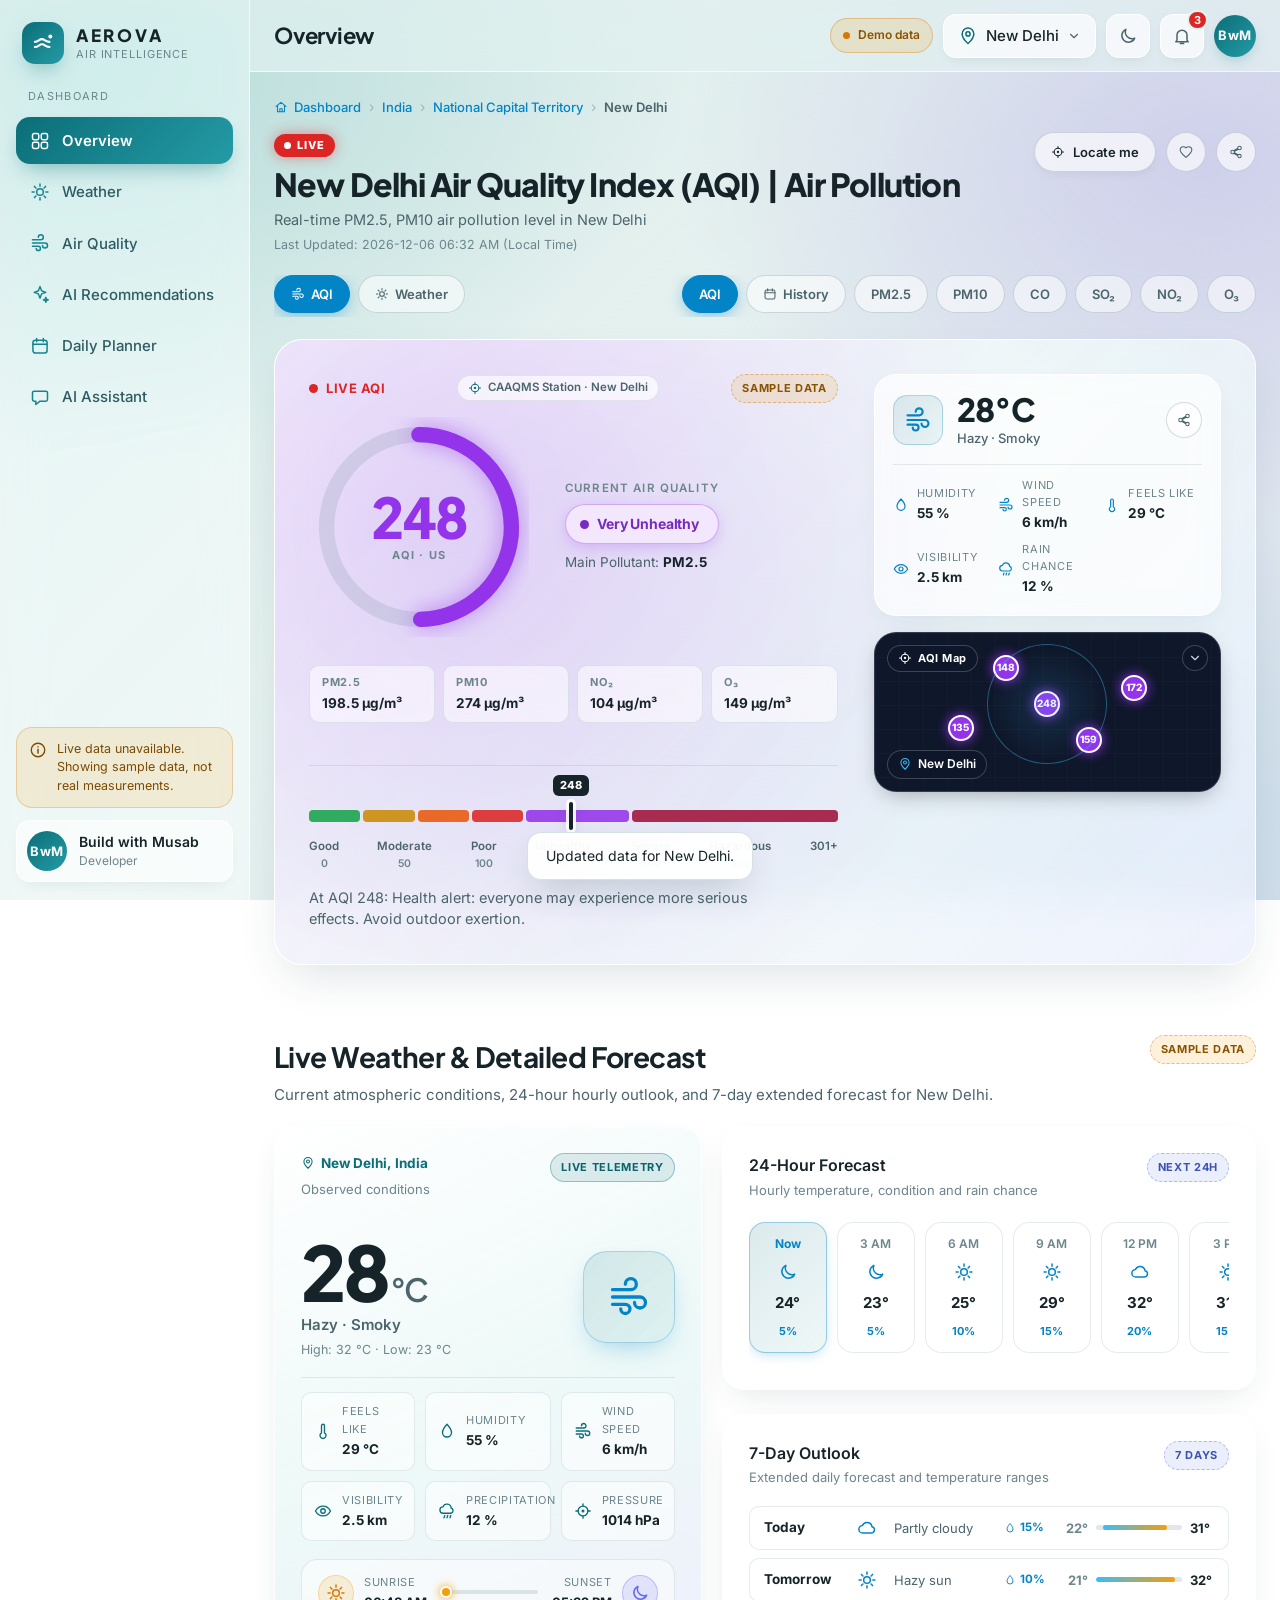
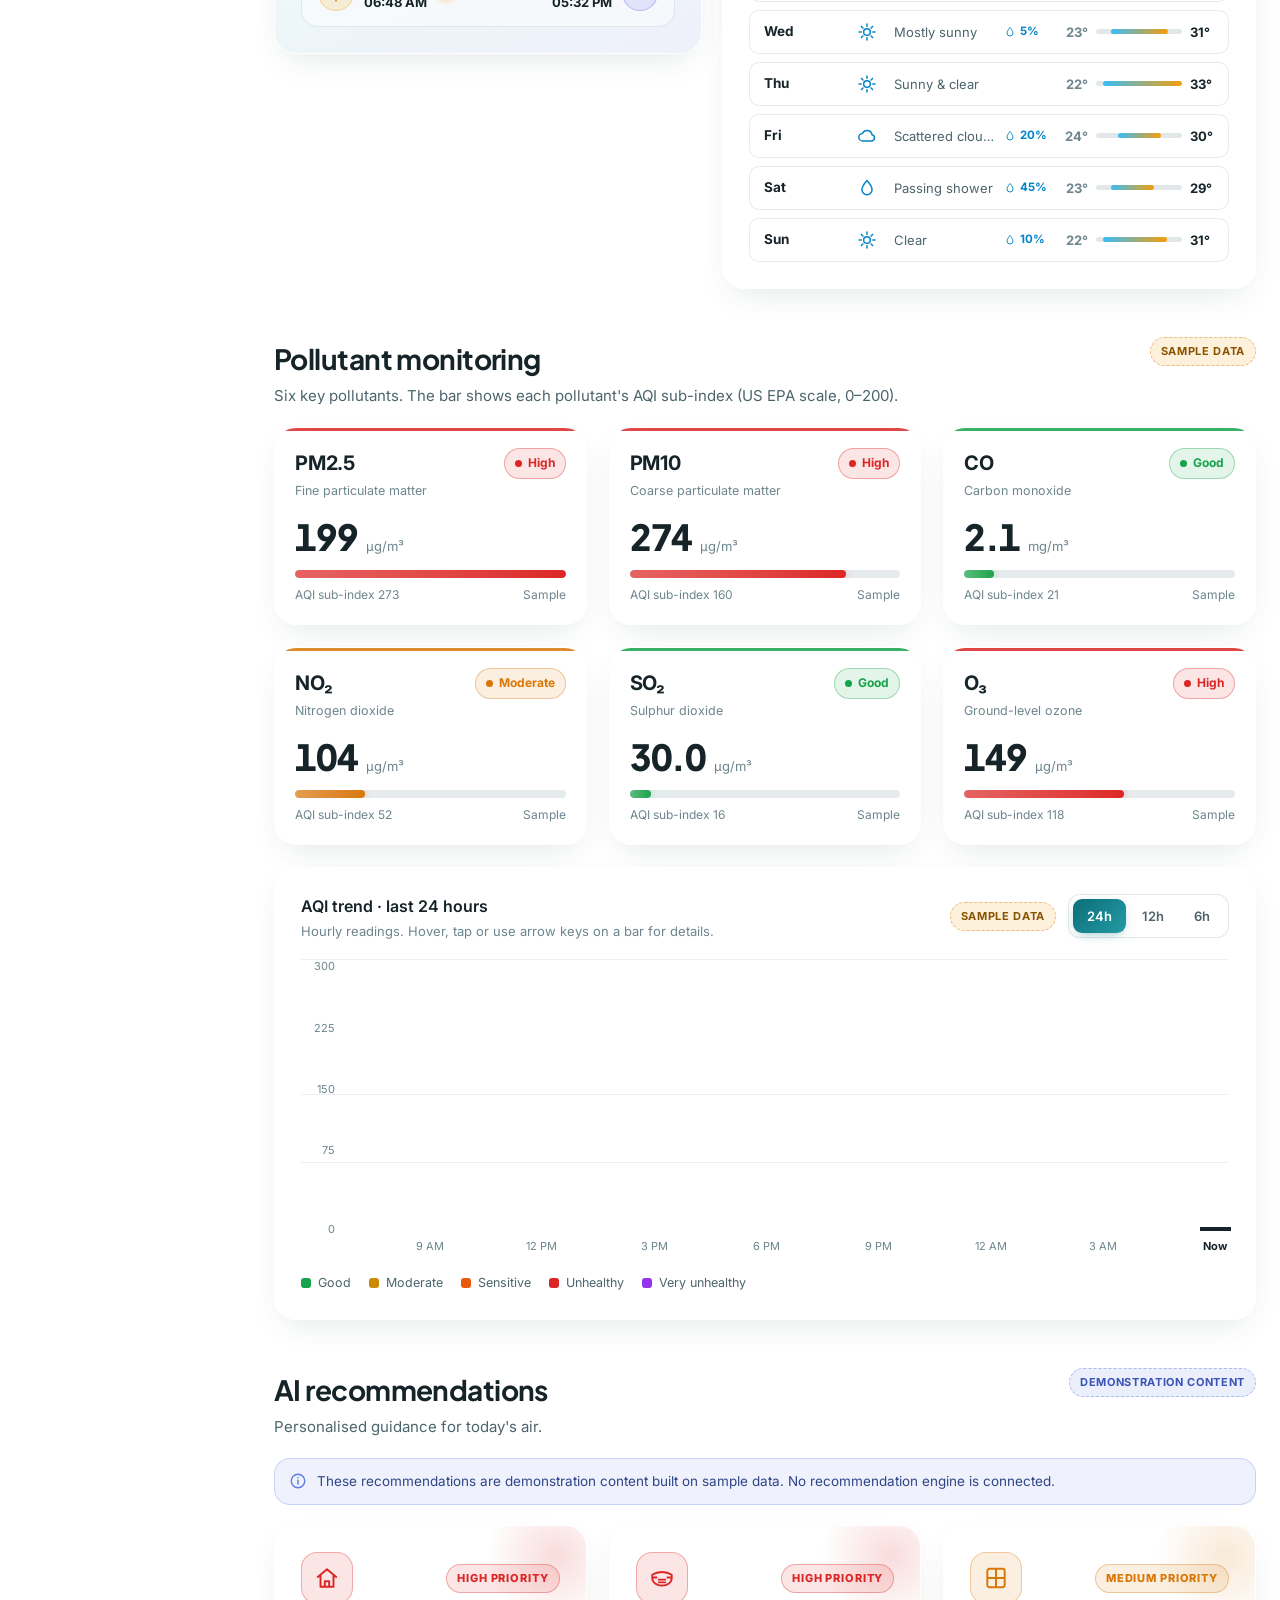
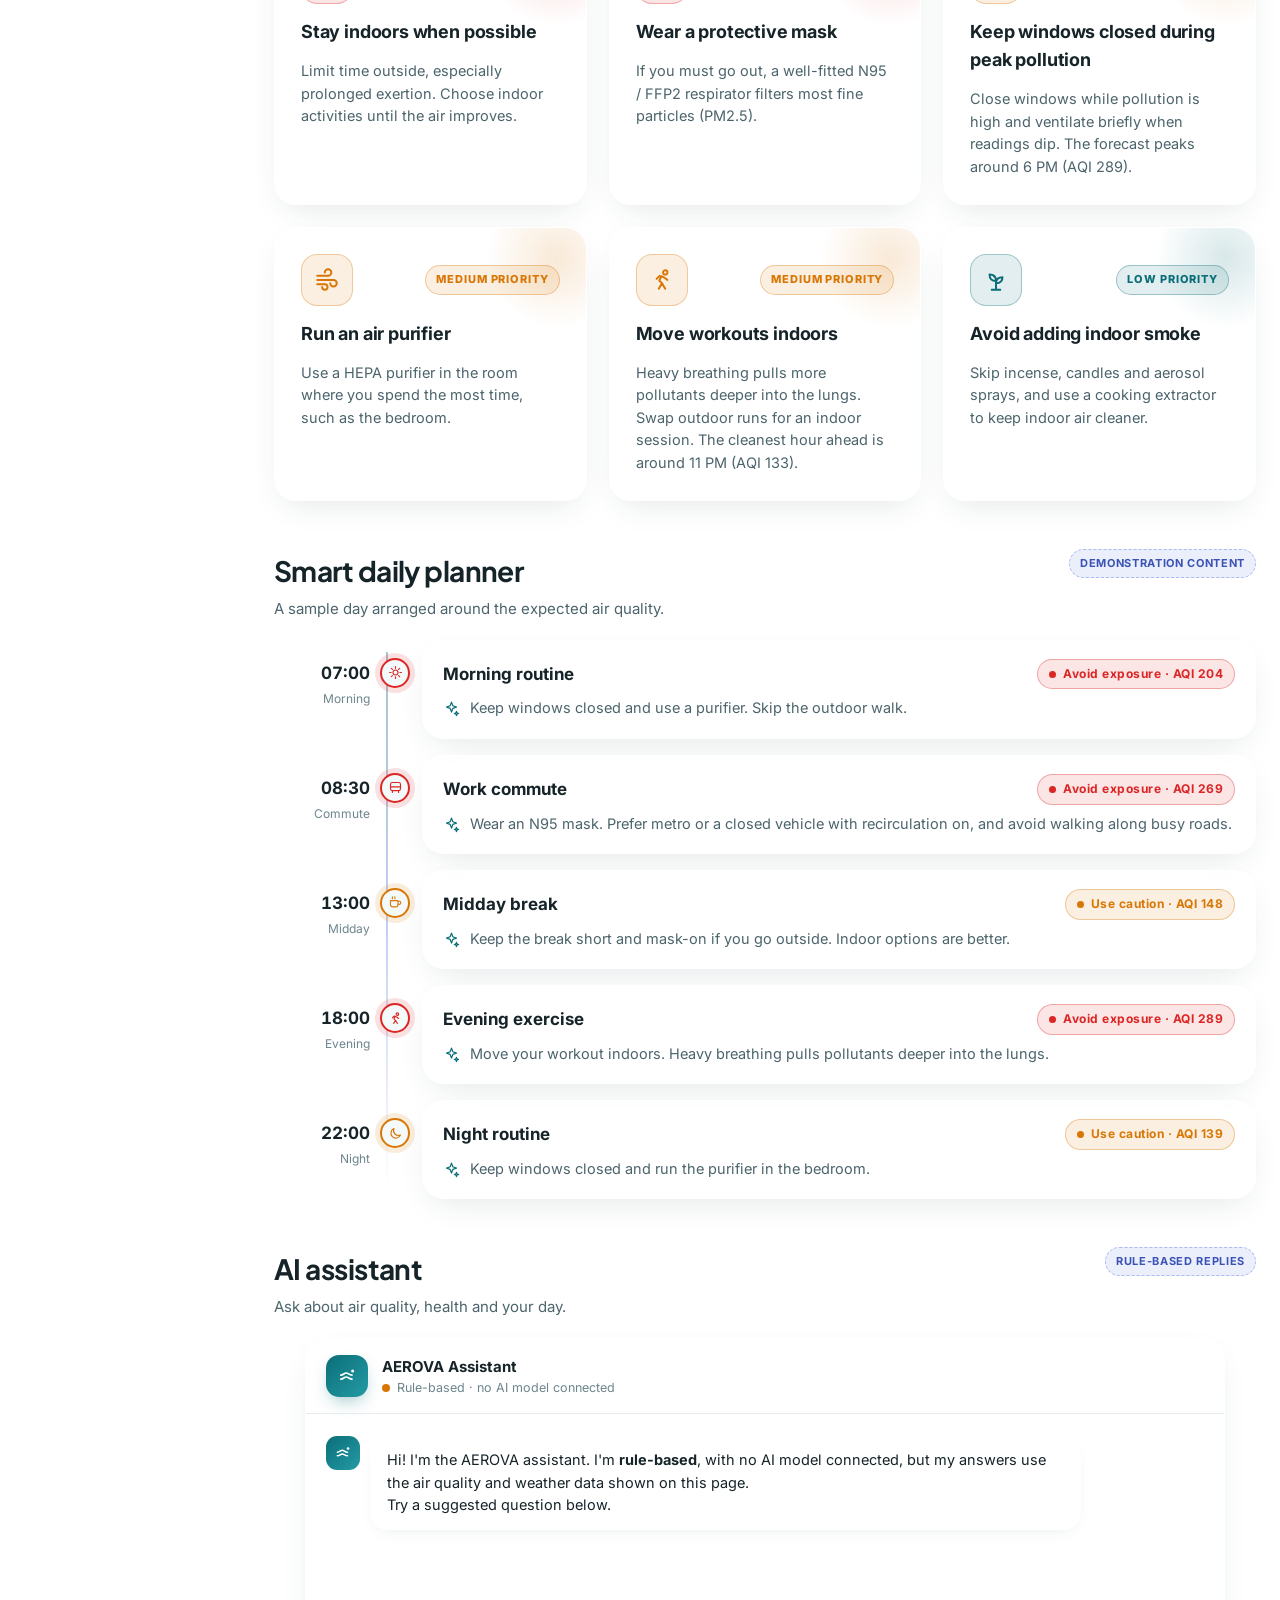
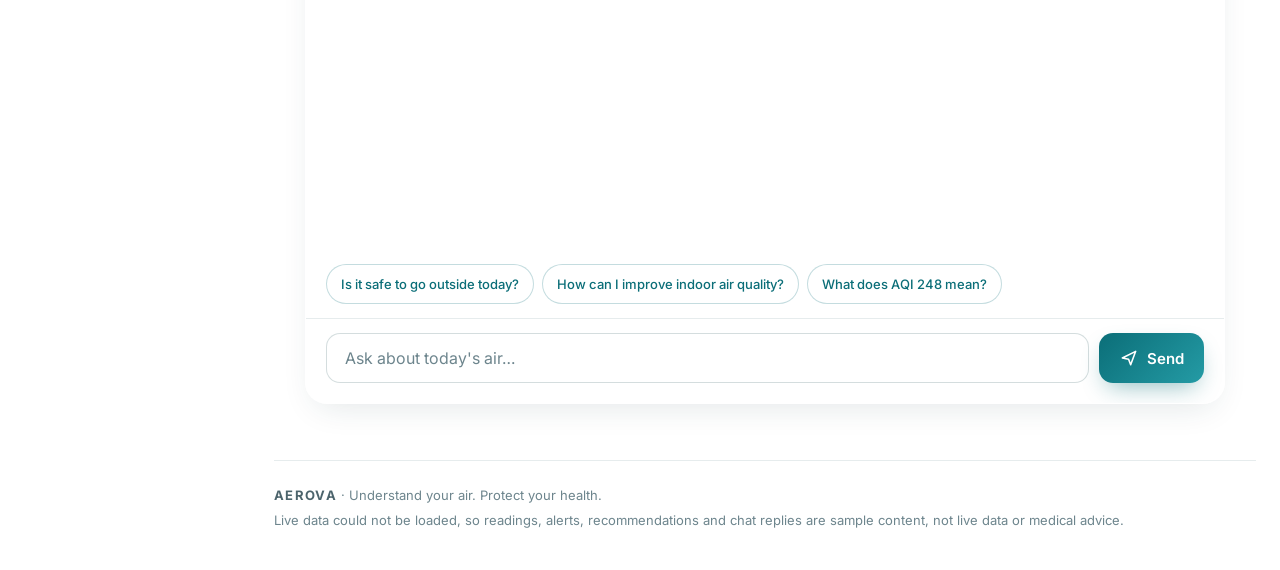
==== commit 28933cd5: "files updated" ====
--- a/index.html
+++ b/index.html
@@ -23,7 +23,7 @@
       <symbol id="i-logo" viewBox="0 0 32 32"><path d="M6 21c4.2 0 5.3-3.4 8.7-3.4S19.8 21 24 21M6 14.6c4.2 0 5.3-3.4 8.7-3.4s4.5 3.4 9.3 3.4" fill="none" stroke="currentColor" stroke-width="2.6" stroke-linecap="round"/><circle cx="25" cy="8" r="2.4" fill="currentColor"/></symbol>
       <symbol id="i-grid" viewBox="0 0 24 24"><rect x="3" y="3" width="7.5" height="7.5" rx="2" fill="none" stroke="currentColor" stroke-width="1.8"/><rect x="13.5" y="3" width="7.5" height="7.5" rx="2" fill="none" stroke="currentColor" stroke-width="1.8"/><rect x="3" y="13.5" width="7.5" height="7.5" rx="2" fill="none" stroke="currentColor" stroke-width="1.8"/><rect x="13.5" y="13.5" width="7.5" height="7.5" rx="2" fill="none" stroke="currentColor" stroke-width="1.8"/></symbol>
       <symbol id="i-wind" viewBox="0 0 24 24"><path d="M3 8h10a3 3 0 1 0-3-3M3 12h15a3 3 0 1 1-3 3M3 16h7a2.5 2.5 0 1 1-2.5 2.5" fill="none" stroke="currentColor" stroke-width="1.8" stroke-linecap="round" stroke-linejoin="round"/></symbol>
-      <symbol id="i-spark" viewBox="0 0 24 24">< d="M12 3l1.9 5.1L19 10l-5.1 1.9L12 17l-1.9-5.1L5 10l5.1-1.9L12 3zM19 16l.8 2.2L22 19l-2.2.8L19 22l-.8-2.2L16 19l2.2-.8L19 16z" fill="none" stroke="currentColor" stroke-width="1.7" stroke-linejoin="round"/></symbol>
+      <symbol id="i-spark" viewBox="0 0 24 24"><path d="M12 3l1.9 5.1L19 10l-5.1 1.9L12 17l-1.9-5.1L5 10l5.1-1.9L12 3zM19 16l.8 2.2L22 19l-2.2.8L19 22l-.8-2.2L16 19l2.2-.8L19 16z" fill="none" stroke="currentColor" stroke-width="1.7" stroke-linejoin="round"/></symbol>
       <symbol id="i-cal" viewBox="0 0 24 24"><rect x="3.5" y="5" width="17" height="15.5" rx="3" fill="none" stroke="currentColor" stroke-width="1.8"/><path d="M8 3v4M16 3v4M3.5 10h17" fill="none" stroke="currentColor" stroke-width="1.8" stroke-linecap="round"/></symbol>
       <symbol id="i-chat" viewBox="0 0 24 24"><path d="M5 5h14a2 2 0 0 1 2 2v8a2 2 0 0 1-2 2h-7l-5 4v-4H5a2 2 0 0 1-2-2V7a2 2 0 0 1 2-2z" fill="none" stroke="currentColor" stroke-width="1.8" stroke-linejoin="round"/></symbol>
       <symbol id="i-bell" viewBox="0 0 24 24"><path d="M6 17V11a6 6 0 1 1 12 0v6l1.5 2h-15L6 17zM10 21h4" fill="none" stroke="currentColor" stroke-width="1.8" stroke-linecap="round" stroke-linejoin="round"/></symbol>
@@ -77,6 +77,9 @@
         <a class="nav__link is-active" href="#overview" data-nav-link data-title="Overview">
           <svg class="icon"><use href="#i-grid"/></svg><span>Overview</span>
         </a>
+        <a class="nav__link" href="#weather" data-nav-link data-title="Weather">
+          <svg class="icon"><use href="#i-sun"/></svg><span>Weather</span>
+        </a>
         <a class="nav__link" href="#air-quality" data-nav-link data-title="Air Quality">
           <svg class="icon"><use href="#i-wind"/></svg><span>Air Quality</span>
         </a>
@@ -257,30 +260,55 @@
             <div class="mega-hero-main">
               <div class="mega-hero-badge-row">
                 <span class="live-indicator"><span class="pulse-ring"></span> Live AQI</span>
+                <span class="station-meta-tag" id="stationBadge"><svg class="icon icon--sm"><use href="#i-target"/></svg> <span id="stationName">CPCB / EPA Monitoring Station</span></span>
                 <span class="tag tag--sample" data-source-tag>Sample data</span>
               </div>
 
               <div class="hero-aqi-row">
-                <div class="hero-aqi-val-wrap">
-                  <span class="hero-aqi-number" id="aqiNumber" data-target="164">164</span>
-                  <span class="hero-aqi-unit">AQI (US)</span>
-                </div>
+                <!-- Circular AQI Gauge Indicator -->
+                <div class="hero-gauge-container">
+                  <div class="gauge hero-gauge" id="gauge" role="img" aria-label="AQI gauge">
+                    <svg viewBox="0 0 200 200" aria-hidden="true">
+                      <circle class="gauge__track" cx="100" cy="100" r="84"></circle>
+                      <circle class="gauge__value" id="gaugeValue" cx="100" cy="100" r="84"></circle>
+                    </svg>
+                    <div class="gauge__center">
+                      <span class="hero-aqi-number" id="aqiNumber" data-target="164">164</span>
+                      <span class="hero-aqi-unit">AQI · US</span>
+                    </div>
+                  </div>
+                </div>
+
                 <div class="hero-aqi-status-box">
-                  <span class="hero-status-caption">Air Quality is</span>
+                  <span class="hero-status-caption">Current Air Quality</span>
                   <div class="status-pill hero-status-pill" id="aqiPill">
                     <span class="dot"></span>
                     <span id="aqiLabel">Unhealthy</span>
                   </div>
+                  <div class="hero-primary-pol">
+                    <span>Main Pollutant:</span> <strong id="aqiPrimary">PM2.5</strong>
+                  </div>
                 </div>
               </div>
 
               <!-- Quick Pollutant Sub-metrics -->
-              <div class="hero-pollutants-row">
-                <span class="hero-pol-item"><strong>PM2.5 :</strong> <span id="heroPm25Val">78.4 µg/m³</span></span>
-                <span class="hero-pol-divider">|</span>
-                <span class="hero-pol-item"><strong>PM10 :</strong> <span id="heroPm10Val">96 µg/m³</span></span>
-                <span class="hero-pol-divider">|</span>
-                <span class="hero-pol-item"><strong>Primary :</strong> <span id="aqiPrimary">PM2.5</span></span>
+              <div class="hero-pollutants-row" id="heroPollutantsRow">
+                <div class="hero-pol-chip">
+                  <span class="pol-chip-label">PM2.5</span>
+                  <span class="pol-chip-val" id="heroPm25Val">78.4 µg/m³</span>
+                </div>
+                <div class="hero-pol-chip">
+                  <span class="pol-chip-label">PM10</span>
+                  <span class="pol-chip-val" id="heroPm10Val">96 µg/m³</span>
+                </div>
+                <div class="hero-pol-chip">
+                  <span class="pol-chip-label">NO₂</span>
+                  <span class="pol-chip-val" id="heroNo2Val">62 µg/m³</span>
+                </div>
+                <div class="hero-pol-chip">
+                  <span class="pol-chip-label">O₃</span>
+                  <span class="pol-chip-val" id="heroO3Val">118 µg/m³</span>
+                </div>
               </div>
 
               <!-- Continuous Color Spectrum Scale Bar -->
@@ -321,7 +349,7 @@
                       <span class="capsule-cond" id="wxCond">Hazy · Partly cloudy</span>
                     </div>
                   </div>
-                  <a class="capsule-link" href="#air-quality" title="View details" aria-label="View weather and pollutant details">
+                  <a class="capsule-link" href="#weather" title="View detailed weather" aria-label="View weather forecast">
                     <svg class="icon icon--sm"><use href="#i-share"/></svg>
                   </a>
                 </div>
@@ -345,6 +373,20 @@
                     <div>
                       <span class="metric-lbl">Feels Like</span>
                       <strong class="metric-val" id="wxFeels">29 °C</strong>
+                    </div>
+                  </div>
+                  <div class="capsule-metric-item">
+                    <svg class="icon icon--sm"><use href="#i-eye"/></svg>
+                    <div>
+                      <span class="metric-lbl">Visibility</span>
+                      <strong class="metric-val" id="wxVis">3.2 km</strong>
+                    </div>
+                  </div>
+                  <div class="capsule-metric-item">
+                    <svg class="icon icon--sm"><use href="#i-rain"/></svg>
+                    <div>
+                      <span class="metric-lbl">Rain Chance</span>
+                      <strong class="metric-val" id="wxRain">15 %</strong>
                     </div>
                   </div>
                 </div>
@@ -380,14 +422,155 @@
               <span id="locCountry">India</span>
               <span id="locRegion">National Capital Territory</span>
               <span id="locTime">—</span>
-              <span id="wxVis">3.2 km</span>
-              <span id="wxRain">15 %</span>
-              <div id="gauge">
-                <svg><circle id="gaugeValue" cx="100" cy="100" r="84"></circle></svg>
-              </div>
             </div>
           </article>
 
+        </section>
+
+        <!-- ============ WEATHER DASHBOARD ============ -->
+        <section class="section section--weather" id="weather" data-section data-title="Weather" aria-labelledby="wx-section-title">
+          <header class="section__head">
+            <div>
+              <h2 class="section__title" id="wx-section-title">Live Weather & Detailed Forecast</h2>
+              <p class="section__sub">Current atmospheric conditions, 24-hour hourly outlook, and 7-day extended forecast for <span id="wxSectionCity">New Delhi</span>.</p>
+            </div>
+            <span class="tag tag--sample" data-source-tag>Sample data</span>
+          </header>
+
+          <!-- Weather Dashboard Layout -->
+          <div class="weather-dashboard-layout">
+            
+            <!-- Current Weather Overview Hero Card -->
+            <article class="card weather-card weather-overview-card" aria-labelledby="wxCardHead">
+              <div class="card__head card__head--wrap">
+                <div>
+                  <span class="weather-loc-badge" id="wxCardHead"><svg class="icon icon--sm"><use href="#i-pin"/></svg> <span id="wxLocationFull">New Delhi, India</span></span>
+                  <p class="card__sub" id="wxConditionSub">Observed conditions</p>
+                </div>
+                <span class="tag tag--live-pulse" id="wxStatusTag">Live telemetry</span>
+              </div>
+
+              <div class="weather-hero-row">
+                <div class="weather-hero-left">
+                  <div class="weather-temp-massive">
+                    <span id="weatherTempMain">29</span><span class="wx-deg-unit">°C</span>
+                  </div>
+                  <p class="weather-cond-badge" id="weatherCondMain">Hazy · Partly cloudy</p>
+                  <p class="weather-hl-text" id="wxHighLow">High: 32 °C · Low: 21 °C</p>
+                </div>
+                <div class="weather-hero-art">
+                  <div class="weather-art-icon" id="weatherArtWrap">
+                    <svg class="icon icon--xl" aria-hidden="true"><use id="weatherIconMain" href="#i-cloud"/></svg>
+                  </div>
+                </div>
+              </div>
+
+              <!-- Comprehensive Weather Metrics Grid -->
+              <div class="wx-detail-grid">
+                <div class="wx-detail-item">
+                  <svg class="icon"><use href="#i-temp"/></svg>
+                  <div>
+                    <span class="wx-dt-label">Feels Like</span>
+                    <strong class="wx-dt-val" id="wxFeelsDetail">31 °C</strong>
+                  </div>
+                </div>
+                <div class="wx-detail-item">
+                  <svg class="icon"><use href="#i-drop"/></svg>
+                  <div>
+                    <span class="wx-dt-label">Humidity</span>
+                    <strong class="wx-dt-val" id="wxHumidityDetail">58 %</strong>
+                  </div>
+                </div>
+                <div class="wx-detail-item">
+                  <svg class="icon"><use href="#i-wind"/></svg>
+                  <div>
+                    <span class="wx-dt-label">Wind Speed</span>
+                    <strong class="wx-dt-val" id="wxWindDetail">9 km/h</strong>
+                  </div>
+                </div>
+                <div class="wx-detail-item">
+                  <svg class="icon"><use href="#i-eye"/></svg>
+                  <div>
+                    <span class="wx-dt-label">Visibility</span>
+                    <strong class="wx-dt-val" id="wxVisibilityDetail">3.2 km</strong>
+                  </div>
+                </div>
+                <div class="wx-detail-item">
+                  <svg class="icon"><use href="#i-rain"/></svg>
+                  <div>
+                    <span class="wx-dt-label">Precipitation</span>
+                    <strong class="wx-dt-val" id="wxRainDetail">15 %</strong>
+                  </div>
+                </div>
+                <div class="wx-detail-item">
+                  <svg class="icon"><use href="#i-target"/></svg>
+                  <div>
+                    <span class="wx-dt-label">Pressure</span>
+                    <strong class="wx-dt-val" id="wxPressureDetail">1013 hPa</strong>
+                  </div>
+                </div>
+              </div>
+
+              <!-- Sun Arc / Day Cycle -->
+              <div class="sun-cycle-card">
+                <div class="sun-point">
+                  <span class="sun-icon-box sun-rise-box"><svg class="icon"><use href="#i-sun"/></svg></span>
+                  <div>
+                    <span class="sun-meta-title">Sunrise</span>
+                    <strong class="sun-meta-time" id="wxSunriseTime">06:48 AM</strong>
+                  </div>
+                </div>
+                <div class="sun-arc-progress" aria-hidden="true">
+                  <div class="sun-track-bar">
+                    <span class="sun-orbit-dot" id="sunOrbitDot"></span>
+                  </div>
+                </div>
+                <div class="sun-point sun-point--right">
+                  <span class="sun-icon-box sun-set-box"><svg class="icon"><use href="#i-moon"/></svg></span>
+                  <div>
+                    <span class="sun-meta-title">Sunset</span>
+                    <strong class="sun-meta-time" id="wxSunsetTime">05:24 PM</strong>
+                  </div>
+                </div>
+              </div>
+            </article>
+
+            <!-- Forecast Stack: 24h Hourly & 7-Day Extended -->
+            <div class="weather-forecasts-stack">
+
+              <!-- Hourly Weather Forecast -->
+              <article class="card wx-forecast-card">
+                <div class="card__head card__head--wrap">
+                  <div>
+                    <h3 class="card__title">24-Hour Forecast</h3>
+                    <p class="card__sub">Hourly temperature, condition and rain chance</p>
+                  </div>
+                  <span class="tag tag--demo">Next 24h</span>
+                </div>
+                <div class="wx-hourly-scroll" id="wxHourlyScroll" role="region" aria-label="Hourly weather forecast" tabindex="0">
+                  <div class="wx-hourly-strip" id="wxHourlyStrip">
+                    <!-- Populated dynamically by script.js -->
+                  </div>
+                </div>
+              </article>
+
+              <!-- 7-Day Weather Forecast -->
+              <article class="card wx-weekly-card">
+                <div class="card__head card__head--wrap">
+                  <div>
+                    <h3 class="card__title">7-Day Outlook</h3>
+                    <p class="card__sub">Extended daily forecast and temperature ranges</p>
+                  </div>
+                  <span class="tag tag--demo">7 Days</span>
+                </div>
+                <div class="wx-weekly-list" id="wxWeeklyList" role="list">
+                  <!-- Populated dynamically by script.js -->
+                </div>
+              </article>
+
+            </div>
+
+          </div>
         </section>
 
         <!-- ============ AIR QUALITY ============ -->
--- a/css/style.css
+++ b/css/style.css
@@ -504,6 +504,13 @@
   box-shadow: 0 20px 48px -14px rgba(19, 58, 66, 0.16);
   transition: background 0.5s var(--ease), border-color 0.5s;
 }
+.mega-hero-card.is-changing {
+  animation: heroPulse 0.45s var(--ease);
+}
+@keyframes heroPulse {
+  0% { opacity: 0.75; transform: scale(0.995); }
+  100% { opacity: 1; transform: scale(1); }
+}
 .mega-hero-card::before {
   content: "";
   position: absolute;
@@ -549,43 +556,90 @@
   100% { transform: scale(0.95); box-shadow: 0 0 0 0 rgba(220, 38, 38, 0); }
 }
 
-/* Big AQI Number + Status Pill */
+.station-meta-tag {
+  display: inline-flex;
+  align-items: center;
+  gap: 6px;
+  font-size: 11.5px;
+  font-weight: 600;
+  color: var(--text-dim);
+  padding: 3px 10px;
+  border-radius: 999px;
+  background: rgba(255, 255, 255, 0.65);
+  border: 1px solid var(--line);
+  white-space: nowrap;
+  overflow: hidden;
+  text-overflow: ellipsis;
+  max-width: 320px;
+}
+.station-meta-tag .icon { color: var(--emerald); }
+
+/* Circular Gauge + Big AQI Display */
 .hero-aqi-row {
   display: flex;
-  align-items: baseline;
-  gap: clamp(16px, 2.5vw, 28px);
+  align-items: center;
+  gap: clamp(16px, 3.2vw, 36px);
   flex-wrap: wrap;
-  margin-bottom: 12px;
-}
-.hero-aqi-val-wrap {
-  display: flex;
-  align-items: baseline;
-  gap: 10px;
-}
-.hero-aqi-number {
+  margin-bottom: 16px;
+}
+.hero-gauge-container {
+  display: flex;
+  align-items: center;
+  justify-content: center;
+  flex: none;
+}
+.hero-gauge {
+  position: relative;
+  width: clamp(130px, 15vw, 170px);
+  aspect-ratio: 1;
+}
+.hero-gauge svg {
+  width: 100%;
+  height: 100%;
+  transform: rotate(-90deg);
+}
+.hero-gauge .gauge__track {
+  stroke: rgba(18, 68, 76, 0.1);
+  stroke-width: 14;
+}
+.hero-gauge .gauge__value {
+  stroke-linecap: round;
+  stroke-width: 14;
+  transition: stroke-dashoffset 1.4s var(--ease);
+}
+.hero-gauge .gauge__center {
+  position: absolute;
+  inset: 0;
+  display: flex;
+  flex-direction: column;
+  align-items: center;
+  justify-content: center;
+}
+.hero-gauge .hero-aqi-number {
   font-family: var(--font-display);
-  font-size: clamp(64px, 8.2vw, 92px);
+  font-size: clamp(42px, 5.5vw, 56px);
   font-weight: 800;
   line-height: 0.95;
-  letter-spacing: -0.045em;
+  letter-spacing: -0.04em;
   font-variant-numeric: tabular-nums;
   color: var(--pill-c, var(--aq-unhealthy));
-  text-shadow: 0 4px 24px color-mix(in srgb, var(--pill-c, var(--aq-unhealthy)) 30%, transparent);
-}
-.hero-aqi-unit {
-  font-size: 14px;
+}
+.hero-gauge .hero-aqi-unit {
+  font-size: 11px;
   font-weight: 700;
+  letter-spacing: 0.1em;
+  text-transform: uppercase;
   color: var(--text-mute);
-  text-transform: uppercase;
-  letter-spacing: 0.08em;
+  margin-top: 4px;
 }
 .hero-aqi-status-box {
   display: flex;
   flex-direction: column;
-  gap: 4px;
+  gap: 6px;
+  min-width: 0;
 }
 .hero-status-caption {
-  font-size: 12px;
+  font-size: 11.5px;
   text-transform: uppercase;
   letter-spacing: 0.1em;
   color: var(--text-mute);
@@ -598,28 +652,43 @@
   padding: 8px 18px;
   box-shadow: 0 4px 18px -4px color-mix(in srgb, var(--pill-c) 35%, transparent);
 }
+.hero-primary-pol {
+  font-size: 13.5px;
+  color: var(--text-dim);
+  margin-top: 2px;
+}
+.hero-primary-pol strong {
+  color: var(--text);
+}
 
 /* Pollutant Sub-metrics */
 .hero-pollutants-row {
-  display: flex;
-  align-items: center;
-  gap: 14px;
-  flex-wrap: wrap;
-  margin: 10px 0 16px;
-  font-size: 14.5px;
-  color: var(--text);
-}
-.hero-pol-item strong {
+  display: grid;
+  grid-template-columns: repeat(auto-fit, minmax(110px, 1fr));
+  gap: 8px;
+  margin: 12px 0 16px;
+}
+.hero-pol-chip {
+  display: flex;
+  flex-direction: column;
+  gap: 2px;
+  padding: 8px 12px;
+  border-radius: var(--r-sm);
+  background: rgba(255, 255, 255, 0.55);
+  border: 1px solid var(--line);
+  backdrop-filter: blur(8px);
+}
+.pol-chip-label {
+  font-size: 11px;
+  font-weight: 700;
+  text-transform: uppercase;
+  letter-spacing: 0.06em;
+  color: var(--text-mute);
+}
+.pol-chip-val {
+  font-size: 13.5px;
   font-weight: 700;
   color: var(--text);
-}
-.hero-pol-item span {
-  font-weight: 600;
-  color: var(--text-dim);
-}
-.hero-pol-divider {
-  color: var(--text-mute);
-  opacity: 0.5;
 }
 
 /* Scale & Labels */
@@ -881,11 +950,263 @@
 }
 .hero-map-footer .icon { color: #38bdf8; }
 
-@media (max-width: 960px) {
+@media (max-width: 1024px) {
   .mega-hero-card {
     grid-template-columns: 1fr;
-    padding: 20px;
-  }
+    padding: clamp(18px, 3.5vw, 24px);
+  }
+}
+
+/* ---------- 8. Weather Dashboard Component Styles ---------- */
+.section--weather {
+  padding-top: clamp(24px, 3.5vw, 42px);
+}
+.weather-dashboard-layout {
+  display: grid;
+  grid-template-columns: minmax(0, 1.05fr) minmax(0, 1.35fr);
+  gap: clamp(16px, 2.5vw, 28px);
+  align-items: start;
+}
+.weather-overview-card {
+  position: relative;
+  overflow: hidden;
+  display: flex;
+  flex-direction: column;
+  gap: 18px;
+}
+.weather-loc-badge {
+  display: inline-flex;
+  align-items: center;
+  gap: 6px;
+  font-size: 13.5px;
+  font-weight: 700;
+  color: var(--emerald);
+}
+.tag--live-pulse {
+  color: #0b636b;
+  background: rgba(11, 110, 120, 0.12);
+  border: 1px solid rgba(11, 110, 120, 0.35);
+  font-size: 11px;
+}
+.weather-hero-row {
+  display: flex;
+  align-items: center;
+  justify-content: space-between;
+  gap: 16px;
+}
+.weather-temp-massive {
+  font-family: var(--font-display);
+  font-size: clamp(52px, 7vw, 76px);
+  font-weight: 800;
+  line-height: 0.95;
+  letter-spacing: -0.04em;
+  color: var(--text);
+}
+.wx-deg-unit {
+  font-size: clamp(24px, 3vw, 32px);
+  font-weight: 600;
+  color: var(--text-dim);
+  margin-left: 2px;
+}
+.weather-cond-badge {
+  font-size: 15px;
+  font-weight: 600;
+  color: var(--text-dim);
+  margin-top: 6px;
+}
+.weather-hl-text {
+  font-size: 12.5px;
+  color: var(--text-mute);
+  margin-top: 4px;
+}
+.weather-art-icon {
+  width: clamp(70px, 9vw, 92px);
+  height: clamp(70px, 9vw, 92px);
+  border-radius: 24px;
+  display: grid;
+  place-items: center;
+  color: #0284c7;
+  background: var(--grad-soft);
+  border: 1px solid rgba(2, 132, 199, 0.25);
+  box-shadow: 0 10px 28px -10px rgba(2, 132, 199, 0.4);
+  animation: float 5s ease-in-out infinite;
+}
+.weather-art-icon .icon { width: 44px; height: 44px; }
+
+/* Detail metrics grid */
+.wx-detail-grid {
+  display: grid;
+  grid-template-columns: repeat(3, 1fr);
+  gap: 10px;
+  padding-top: 14px;
+  border-top: 1px solid var(--line);
+}
+.wx-detail-item {
+  display: flex;
+  align-items: center;
+  gap: 10px;
+  padding: 10px 12px;
+  border-radius: var(--r-sm);
+  background: rgba(255, 255, 255, 0.55);
+  border: 1px solid var(--line);
+}
+.wx-detail-item .icon { color: var(--emerald); width: 18px; height: 18px; flex: none; }
+.wx-dt-label {
+  display: block;
+  font-size: 11px;
+  text-transform: uppercase;
+  letter-spacing: 0.06em;
+  color: var(--text-mute);
+}
+.wx-dt-val {
+  display: block;
+  font-size: 13.5px;
+  font-weight: 700;
+  color: var(--text);
+  margin-top: 1px;
+}
+
+/* Sun cycle card */
+.sun-cycle-card {
+  display: grid;
+  grid-template-columns: auto 1fr auto;
+  align-items: center;
+  gap: 14px;
+  padding: 14px 16px;
+  border-radius: var(--r-md);
+  background: rgba(255, 255, 255, 0.5);
+  border: 1px solid var(--line);
+}
+.sun-point {
+  display: flex;
+  align-items: center;
+  gap: 10px;
+}
+.sun-point--right {
+  flex-direction: row-reverse;
+  text-align: right;
+}
+.sun-icon-box {
+  width: 36px;
+  height: 36px;
+  border-radius: 50%;
+  display: grid;
+  place-items: center;
+}
+.sun-rise-box { color: #d97706; background: rgba(245, 158, 11, 0.15); border: 1px solid rgba(245, 158, 11, 0.3); }
+.sun-set-box { color: #6366f1; background: rgba(99, 102, 241, 0.15); border: 1px solid rgba(99, 102, 241, 0.3); }
+.sun-meta-title { display: block; font-size: 11px; text-transform: uppercase; letter-spacing: 0.06em; color: var(--text-mute); }
+.sun-meta-time { display: block; font-size: 13px; font-weight: 700; color: var(--text); }
+.sun-arc-progress { position: relative; width: 100%; height: 6px; }
+.sun-track-bar { width: 100%; height: 4px; border-radius: 999px; background: rgba(18, 68, 76, 0.12); position: relative; }
+.sun-orbit-dot {
+  position: absolute;
+  top: 50%;
+  left: 45%;
+  width: 12px;
+  height: 12px;
+  border-radius: 50%;
+  transform: translate(-50%, -50%);
+  background: #f59e0b;
+  box-shadow: 0 0 10px #f59e0b;
+  border: 2px solid #fff;
+  transition: left 1s var(--ease);
+}
+
+/* Forecast Stack */
+.weather-forecasts-stack {
+  display: flex;
+  flex-direction: column;
+  gap: clamp(16px, 2.5vw, 24px);
+  min-width: 0;
+}
+
+/* Hourly Forecast Strip */
+.wx-hourly-scroll {
+  overflow-x: auto;
+  -webkit-overflow-scrolling: touch;
+  scroll-snap-type: x mandatory;
+  padding: 4px 2px 10px;
+  scrollbar-width: thin;
+}
+.wx-hourly-strip {
+  display: flex;
+  gap: 10px;
+  min-width: max-content;
+}
+.wx-hour-card {
+  scroll-snap-align: start;
+  flex: 0 0 78px;
+  display: flex;
+  flex-direction: column;
+  align-items: center;
+  gap: 8px;
+  padding: 12px 8px;
+  border-radius: var(--r-md);
+  background: rgba(255, 255, 255, 0.55);
+  border: 1px solid var(--line);
+  transition: transform 0.2s, background 0.2s;
+}
+.wx-hour-card:hover {
+  background: rgba(255, 255, 255, 0.85);
+  transform: translateY(-2px);
+}
+.wx-hour-card.is-now {
+  background: var(--grad-soft);
+  border-color: rgba(2, 132, 199, 0.35);
+  box-shadow: 0 4px 14px -4px rgba(2, 132, 199, 0.3);
+}
+.wx-hour-time { font-size: 12px; color: var(--text-mute); font-weight: 600; }
+.wx-hour-card.is-now .wx-hour-time { color: #0284c7; font-weight: 700; }
+.wx-hour-icon { color: #0284c7; width: 22px; height: 22px; display: grid; place-items: center; }
+.wx-hour-temp { font-size: 15px; font-weight: 700; color: var(--text); }
+.wx-hour-pop { font-size: 11px; font-weight: 700; color: #0284c7; }
+
+/* 7-Day Extended Forecast */
+.wx-weekly-list {
+  display: flex;
+  flex-direction: column;
+  gap: 8px;
+}
+.wx-day-row {
+  display: grid;
+  grid-template-columns: 82px 28px 1fr 50px clamp(110px, 22vw, 150px);
+  align-items: center;
+  gap: 10px;
+  padding: 10px 14px;
+  border-radius: var(--r-sm);
+  background: rgba(255, 255, 255, 0.5);
+  border: 1px solid var(--line);
+  transition: background 0.2s;
+}
+.wx-day-row:hover { background: rgba(255, 255, 255, 0.8); }
+.wx-day-name { font-size: 13.5px; font-weight: 700; color: var(--text); }
+.wx-day-icon { color: #0284c7; display: grid; place-items: center; width: 22px; height: 22px; }
+.wx-day-cond { font-size: 13px; color: var(--text-dim); white-space: nowrap; overflow: hidden; text-overflow: ellipsis; }
+.wx-day-pop { font-size: 11.5px; font-weight: 700; color: #0284c7; display: inline-flex; align-items: center; gap: 4px; }
+.wx-day-pop .icon { width: 12px; height: 12px; }
+.wx-day-range {
+  display: flex;
+  align-items: center;
+  gap: 8px;
+}
+.wx-day-min, .wx-day-max { font-size: 13px; font-weight: 700; min-width: 24px; }
+.wx-day-min { color: var(--text-mute); text-align: right; }
+.wx-day-max { color: var(--text); }
+.wx-range-bar {
+  flex: 1;
+  height: 5px;
+  border-radius: 999px;
+  background: rgba(18, 68, 76, 0.12);
+  position: relative;
+  overflow: hidden;
+}
+.wx-range-fill {
+  position: absolute;
+  top: 0;
+  bottom: 0;
+  border-radius: inherit;
+  background: linear-gradient(90deg, #38bdf8, #f59e0b);
 }
 
 /* Backward-compatible legacy aliases */
@@ -1105,80 +1426,467 @@
 @keyframes sunRotateIn { from { opacity: 0; transform: rotate(-200deg) scale(0.45); } to { opacity: 1; transform: rotate(0deg) scale(1); } }
 @keyframes moonSlideIn { from { opacity: 0; transform: translateX(-22px) rotate(-24deg) scale(0.75); } to { opacity: 1; transform: translateX(0) rotate(0deg) scale(1); } }
 
-/* ---------- 17. Responsive ---------- */
+/* ---------- 17. Comprehensive Responsive Layouts ---------- */
+
+/* Laptop / Small Desktop (<= 1366px) */
+@media (max-width: 1366px) {
+  :root {
+    --sidebar-w: 250px;
+    --pad: 24px;
+  }
+  .weather-dashboard-layout {
+    grid-template-columns: minmax(0, 1fr) minmax(0, 1.25fr);
+    gap: 20px;
+  }
+}
+
+/* Tablet Landscape / Large Tablet (<= 1180px) */
 @media (max-width: 1180px) {
   .grid--overview { grid-template-columns: 1fr; }
   .grid--pollutants, .grid--reco { grid-template-columns: repeat(2, minmax(0, 1fr)); }
   .weather-card__main { margin-bottom: 18px; }
-}
-
+  .weather-dashboard-layout {
+    grid-template-columns: 1fr;
+    gap: 22px;
+  }
+}
+
+/* Tablets (<= 1024px) */
+@media (max-width: 1024px) {
+  :root {
+    --pad: 20px;
+  }
+  .mega-hero-card {
+    grid-template-columns: 1fr;
+    gap: 22px;
+    padding: clamp(20px, 3.2vw, 28px);
+  }
+  .mega-hero-side {
+    display: grid;
+    grid-template-columns: repeat(auto-fit, minmax(280px, 1fr));
+    gap: 16px;
+  }
+}
+
+/* Mobile & Tablet Drawer Threshold (<= 960px) */
 @media (max-width: 960px) {
   .app { grid-template-columns: minmax(0, 1fr); }
   .sidebar {
-    position: fixed; inset: 0 auto 0 0; width: min(310px, 86vw); transform: translateX(-102%); transition: transform 0.35s var(--ease); box-shadow: var(--shadow);
-    background: rgba(242, 249, 248, 0.94);
-    padding-top: max(22px, env(safe-area-inset-top)); padding-bottom: max(18px, env(safe-area-inset-bottom));
+    position: fixed;
+    inset: 0 auto 0 0;
+    width: min(310px, 86vw);
+    transform: translateX(-102%);
+    transition: transform 0.35s var(--ease);
+    box-shadow: var(--shadow);
+    background: rgba(242, 249, 248, 0.96);
+    padding-top: max(22px, env(safe-area-inset-top));
+    padding-bottom: max(18px, env(safe-area-inset-bottom));
+    z-index: 90;
   }
   .sidebar.is-open { transform: none; }
   .sidebar__close.icon-btn, .menu-toggle.icon-btn { display: grid; }
-  .scrim { position: fixed; inset: 0; z-index: 55; background: rgba(15, 36, 42, 0.32); backdrop-filter: blur(3px); -webkit-backdrop-filter: blur(3px); animation: pop 0.25s; }
+  .scrim {
+    position: fixed;
+    inset: 0;
+    z-index: 85;
+    background: rgba(15, 36, 42, 0.45);
+    backdrop-filter: blur(4px);
+    -webkit-backdrop-filter: blur(4px);
+    animation: pop 0.25s;
+  }
   .scrim[hidden] { display: none; }
   body.menu-open { overflow: hidden; }
   .hero { grid-template-columns: 1fr; }
   .loc-card { max-width: 460px; }
 }
 
-@media (max-width: 720px) {
+/* Tablets Portrait & Large Mobile (<= 768px) */
+@media (max-width: 768px) {
+  :root {
+    --topbar-h: 66px;
+    --pad: 16px;
+  }
   body { font-size: 14.5px; }
-  .topbar { gap: 10px; padding: 0 14px; }
-  .chip--demo { padding: 5px 9px; font-size: 11px; gap: 6px; }
-  .chip__full { display: none; }
-  .chip__short { display: inline; }
-  .select-btn { padding: 0 12px; }
-  #locationLabel { max-width: 22vw; overflow: hidden; text-overflow: ellipsis; white-space: nowrap; }
-  .avatar--btn { display: none; }
-  .topbar__title { font-size: 17px; }
-  .aqi-card__body { grid-template-columns: 1fr; justify-items: center; text-align: center; }
-  .aqi-card__info { display: flex; flex-direction: column; align-items: center; }
-  .kv { justify-content: center; }
-  .grid--pollutants, .grid--reco { grid-template-columns: 1fr; }
-  .hero__cta .btn { flex: 1 1 100%; }
-
+  .topbar { gap: 10px; padding: 0 16px; }
+  
+  .page-meta-row {
+    flex-direction: column;
+    align-items: flex-start;
+    gap: 14px;
+    margin-bottom: 16px;
+  }
+  .page-meta-actions {
+    width: 100%;
+    display: flex;
+    align-items: center;
+    gap: 8px;
+  }
+  .btn-pill-action {
+    flex: 1;
+    justify-content: center;
+    min-height: 42px;
+  }
+  .icon-circle-btn {
+    width: 42px;
+    height: 42px;
+    flex: none;
+  }
+  .main-page-title {
+    font-size: clamp(20px, 4.8vw, 26px);
+  }
+  .mega-hero-side {
+    grid-template-columns: 1fr;
+  }
+
+  .weather-hero-row {
+    flex-wrap: wrap;
+    gap: 12px;
+  }
+  .wx-detail-grid {
+    grid-template-columns: repeat(2, 1fr);
+  }
+  .wx-day-row {
+    grid-template-columns: 75px 26px 1fr 44px clamp(90px, 25vw, 130px);
+    gap: 8px;
+    padding: 10px 12px;
+  }
+  .chart__plot { padding-left: 32px; }
+  
   /* Timeline collapses to a single column with a left rail */
   .timeline::before { left: 15px; }
   .slot { grid-template-columns: 32px minmax(0, 1fr); gap: 0 12px; }
   .slot__time { grid-column: 2; grid-row: 1; text-align: left; padding: 0 0 6px; display: flex; gap: 10px; align-items: baseline; }
   .slot__time strong { font-size: 16px; }
   .slot__node { grid-column: 1; grid-row: 1 / span 2; margin-top: 0; }
-  .slot__card { grid-column: 2; grid-row: 2; }
+  .slot__card { grid-column: 2; grid-row: 2; padding: 14px 16px; }
   .slot__card:hover { transform: none; }
-
-  .chart__plot { padding-left: 32px; }
-  .msg { max-width: 94%; }
-  .chat__log { padding: 16px 14px; }
-  .chat__suggest { padding: 0 14px 12px; }
-  .chat__form { padding: 12px 14px calc(14px + env(safe-area-inset-bottom)); }
+}
+
+/* Large Mobile (<= 600px) */
+@media (max-width: 600px) {
+  :root {
+    --pad: 14px;
+    --topbar-h: 62px;
+  }
+  .topbar__title {
+    font-size: 16px;
+    max-width: 140px;
+  }
+  .chip--demo, .chip--live {
+    padding: 5px 9px;
+    font-size: 11px;
+    gap: 5px;
+  }
+  .chip__full { display: none; }
+  .chip__short { display: inline; }
+  .avatar--btn { display: none; }
+
+  /* Dropdowns fit entirely on mobile screen without overflow */
+  #locationDropdown, #notifDropdown {
+    position: static;
+  }
+  #locationDropdown .dropdown__menu,
+  #notifDropdown .dropdown__menu {
+    position: fixed !important;
+    left: 12px !important;
+    right: 12px !important;
+    top: calc(var(--topbar-h) + 6px) !important;
+    width: auto !important;
+    max-width: calc(100vw - 24px) !important;
+    max-height: calc(82vh - var(--topbar-h)) !important;
+    overflow-y: auto !important;
+    z-index: 150 !important;
+  }
+
+  .grid--pollutants, .grid--reco {
+    grid-template-columns: 1fr;
+  }
+  .hero-pollutants-row {
+    grid-template-columns: repeat(2, 1fr);
+  }
+  .mega-hero-badge-row {
+    flex-wrap: wrap;
+    gap: 8px;
+  }
+  .station-meta-tag {
+    max-width: 100%;
+    order: 3;
+    width: 100%;
+    justify-content: flex-start;
+  }
+  .hero-scale-labels {
+    font-size: 10.5px;
+  }
+  .hero-scale-labels small {
+    display: none;
+  }
+
+  .sun-cycle-card {
+    gap: 8px;
+    padding: 12px;
+  }
+  .sun-point {
+    gap: 6px;
+  }
+  .sun-icon-box {
+    width: 30px;
+    height: 30px;
+  }
+  .sun-meta-time {
+    font-size: 12px;
+  }
+
+  .chat__log { padding: 14px 12px; height: 360px; }
+  .chat__form { padding: 10px 12px calc(12px + env(safe-area-inset-bottom)); }
   .btn--send span { display: none; }
-  .btn--send { width: 50px; padding: 0; flex: none; }
-}
-
-@media (max-width: 720px) {
-  /* Full-width location panel under the top bar so it never overflows the screen */
-  #locationDropdown { position: static; }
-  #locationDropdown .dropdown__menu { left: 16px; right: 16px; width: auto; top: calc(100% + 8px); }
-}
-
-@media (max-width: 480px) {
-  #locationLabel { display: none; }
-  .topbar__actions { gap: 8px; }
-}
-
-@media (max-width: 420px) {
-  .wx-grid { grid-template-columns: 1fr; }
-  .weather-card__temp { font-size: 46px; }
-  .loc-card__meta { grid-template-columns: 1fr; }
-  .card { border-radius: 18px; }
-  .pol__num { font-size: 32px; }
+  .btn--send { width: 44px; min-width: 44px; padding: 0; }
+}
+
+/* Standard Mobile (<= 430px) */
+@media (max-width: 430px) {
+  :root {
+    --pad: 12px;
+    --topbar-h: 60px;
+  }
+  .topbar {
+    padding: 0 10px;
+    gap: 8px;
+  }
+  .topbar__actions {
+    gap: 6px;
+  }
+  .icon-btn, .select-btn {
+    height: 38px;
+    min-height: 38px;
+  }
+  .icon-btn {
+    width: 38px;
+    border-radius: 10px;
+  }
+  .select-btn {
+    padding: 0 10px;
+    border-radius: 10px;
+  }
+  #locationLabel {
+    max-width: 80px;
+    overflow: hidden;
+    text-overflow: ellipsis;
+    white-space: nowrap;
+    font-size: 13px;
+  }
+
+  .main-page-title {
+    font-size: 19px;
+    line-height: 1.25;
+  }
+  .main-page-sub {
+    font-size: 13px;
+  }
+
+  .hero-aqi-row {
+    flex-direction: column;
+    align-items: center;
+    text-align: center;
+    gap: 12px;
+  }
+  .hero-aqi-status-box {
+    align-items: center;
+  }
+
+  .capsule-metrics {
+    grid-template-columns: repeat(2, 1fr);
+    gap: 6px;
+  }
+  .capsule-metric-item:last-child {
+    grid-column: 1 / -1;
+  }
+
+  .weather-temp-massive {
+    font-size: 50px;
+  }
+  .weather-art-icon {
+    width: 64px;
+    height: 64px;
+  }
+  .weather-art-icon .icon {
+    width: 36px;
+    height: 36px;
+  }
+  .wx-detail-grid {
+    grid-template-columns: 1fr 1fr;
+    gap: 8px;
+  }
+  .wx-detail-item {
+    padding: 8px 10px;
+  }
+  .wx-dt-val {
+    font-size: 12.5px;
+  }
+
+  .wx-day-row {
+    grid-template-columns: 56px 22px 1fr clamp(80px, 24vw, 105px);
+    gap: 6px;
+    padding: 8px 10px;
+    font-size: 12.5px;
+  }
+  .wx-day-pop {
+    display: none;
+  }
+  .wx-day-name {
+    font-size: 12px;
+  }
+  .wx-day-cond {
+    font-size: 12px;
+  }
+
+  .filter-bar {
+    gap: 8px;
+    margin-bottom: 16px;
+  }
+  .filter-pill {
+    height: 34px;
+    padding: 0 12px;
+    font-size: 12px;
+  }
+
+  .card {
+    border-radius: 16px;
+    padding: 16px;
+  }
+  .pol {
+    padding: 16px;
+  }
+  .pol__num {
+    font-size: 30px;
+  }
+  .reco__icon {
+    width: 44px;
+    height: 44px;
+  }
+  .reco__icon .icon {
+    width: 22px;
+    height: 22px;
+  }
+  .reco__title {
+    font-size: 16px;
+  }
+}
+
+/* Small Mobile (320px–375px) */
+@media (max-width: 375px) {
+  :root {
+    --pad: 10px;
+  }
+  .topbar {
+    padding: 0 8px;
+    gap: 6px;
+  }
+  .topbar__title {
+    display: none; /* frees up critical horizontal space on 320px */
+  }
+  .chip--demo, .chip--live {
+    padding: 4px 6px;
+  }
+  .select-btn {
+    padding: 0 8px;
+  }
+  #locationLabel {
+    max-width: 65px;
+    font-size: 12px;
+  }
+
+  .main-page-title {
+    font-size: 18px;
+  }
+  .hero-gauge {
+    width: 135px;
+  }
+  .hero-gauge .hero-aqi-number {
+    font-size: 38px;
+  }
+  .hero-scale-labels span:nth-child(even) {
+    display: none; /* show 4 labels instead of 7 to avoid colliding */
+  }
+  
+  .hero-pollutants-row {
+    grid-template-columns: 1fr 1fr;
+    gap: 6px;
+  }
+  .hero-pol-chip {
+    padding: 6px 8px;
+  }
+  .pol-chip-val {
+    font-size: 12px;
+  }
+
+  .wx-detail-grid {
+    grid-template-columns: 1fr 1fr;
+    gap: 6px;
+  }
+  .wx-detail-item {
+    padding: 6px 8px;
+    gap: 6px;
+  }
+  .wx-detail-item .icon {
+    width: 15px;
+    height: 15px;
+  }
+  .wx-dt-label {
+    font-size: 10px;
+  }
+  .wx-dt-val {
+    font-size: 12px;
+  }
+
+  .wx-day-row {
+    grid-template-columns: 50px 20px 1fr 75px;
+    padding: 8px 6px;
+    gap: 4px;
+  }
+  .wx-day-range {
+    gap: 4px;
+  }
+  .wx-day-min, .wx-day-max {
+    font-size: 11.5px;
+  }
+  
+  .chart__plot {
+    padding-left: 28px;
+    height: 200px;
+  }
+  .col__label {
+    font-size: 9px;
+  }
+  .legend {
+    gap: 4px 10px;
+    font-size: 11px;
+  }
+
+  .slot__card {
+    padding: 12px;
+  }
+  .slot__title {
+    font-size: 15px;
+  }
+  .slot__rec {
+    font-size: 13px;
+  }
+}
+
+/* Ultra-compact Mobile (<= 330px) */
+@media (max-width: 330px) {
+  #locationLabel {
+    display: none;
+  }
+  .select-btn {
+    padding: 0 8px;
+  }
+  .hero-gauge {
+    width: 125px;
+  }
+  .weather-temp-massive {
+    font-size: 42px;
+  }
 }
 
 /* Keyboard / touch-friendly targets on coarse pointers */
@@ -1447,3 +2155,77 @@
   [data-theme="dark"] .nav__link.is-active::before { left: -16px; }
   [data-theme="dark"] .scrim { background: rgba(3, 7, 14, 0.62); }
 }
+
+[data-theme="dark"] .station-meta-tag {
+  background: rgba(255, 255, 255, 0.05);
+  border-color: rgba(255, 255, 255, 0.1);
+  color: var(--text-dim);
+}
+[data-theme="dark"] .hero-pol-chip {
+  background: rgba(18, 25, 40, 0.7);
+  border-color: rgba(255, 255, 255, 0.08);
+}
+[data-theme="dark"] .hero-gauge .gauge__track {
+  stroke: rgba(148, 178, 220, 0.12);
+}
+[data-theme="dark"] .weather-loc-badge {
+  color: var(--cyan);
+}
+[data-theme="dark"] .tag--live-pulse {
+  color: #8ff0cf;
+  background: rgba(16, 217, 160, 0.1);
+  border-color: rgba(16, 217, 160, 0.35);
+}
+[data-theme="dark"] .weather-art-icon {
+  background: rgba(34, 211, 238, 0.1);
+  border-color: rgba(34, 211, 238, 0.25);
+  color: var(--cyan);
+  box-shadow: 0 10px 28px -10px rgba(34, 211, 238, 0.3);
+}
+[data-theme="dark"] .wx-detail-item {
+  background: rgba(148, 178, 220, 0.06);
+  border-color: var(--line);
+}
+[data-theme="dark"] .wx-detail-item .icon {
+  color: var(--cyan);
+}
+[data-theme="dark"] .sun-cycle-card {
+  background: rgba(18, 25, 40, 0.7);
+  border-color: var(--line);
+}
+[data-theme="dark"] .sun-track-bar {
+  background: rgba(148, 178, 220, 0.14);
+}
+[data-theme="dark"] .wx-hour-card {
+  background: rgba(18, 25, 40, 0.75);
+  border-color: var(--line);
+}
+[data-theme="dark"] .wx-hour-card:hover {
+  background: rgba(148, 178, 220, 0.12);
+}
+[data-theme="dark"] .wx-hour-card.is-now {
+  background: rgba(2, 132, 199, 0.22);
+  border-color: rgba(56, 189, 248, 0.4);
+}
+[data-theme="dark"] .wx-hour-card.is-now .wx-hour-time {
+  color: var(--cyan);
+}
+[data-theme="dark"] .wx-hour-icon {
+  color: var(--cyan);
+}
+[data-theme="dark"] .wx-day-row {
+  background: rgba(18, 25, 40, 0.65);
+  border-color: var(--line);
+}
+[data-theme="dark"] .wx-day-row:hover {
+  background: rgba(148, 178, 220, 0.1);
+}
+[data-theme="dark"] .wx-day-icon {
+  color: var(--cyan);
+}
+[data-theme="dark"] .wx-day-pop {
+  color: var(--cyan);
+}
+[data-theme="dark"] .wx-range-bar {
+  background: rgba(148, 178, 220, 0.14);
+}
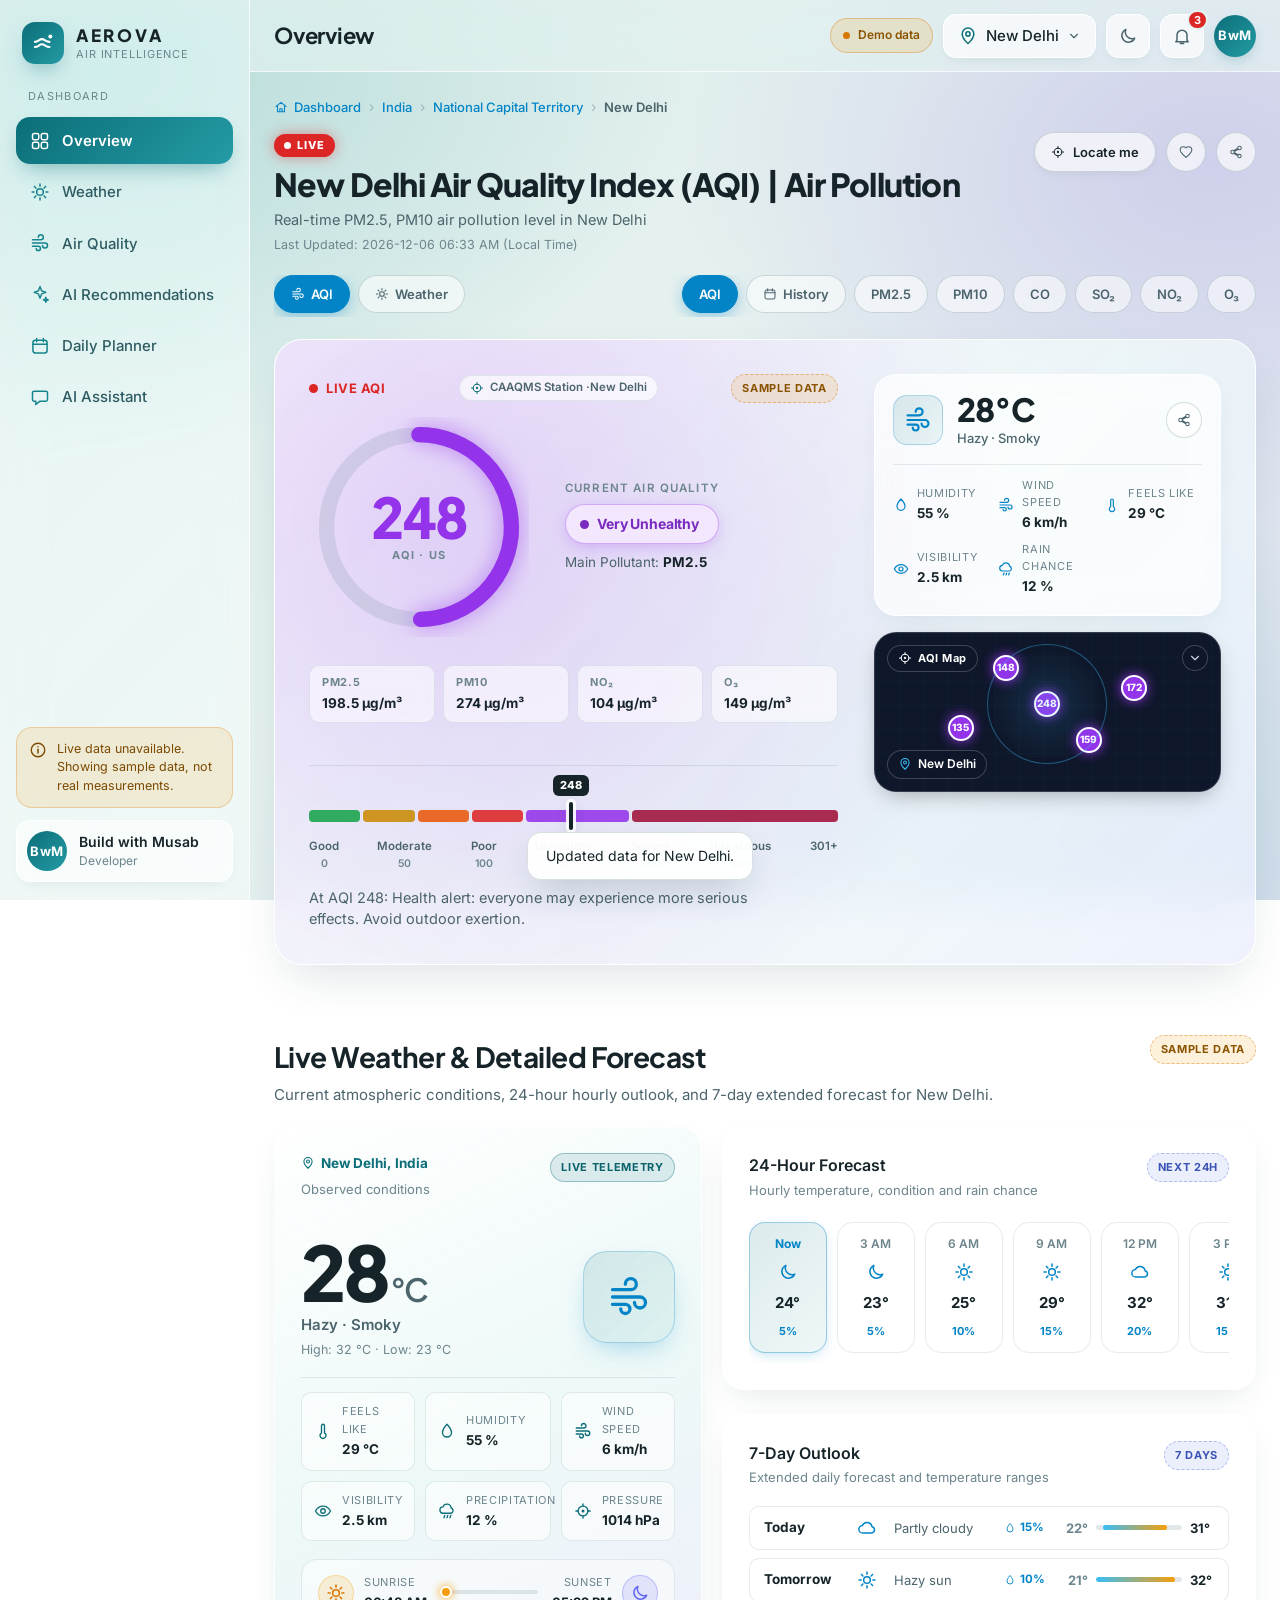
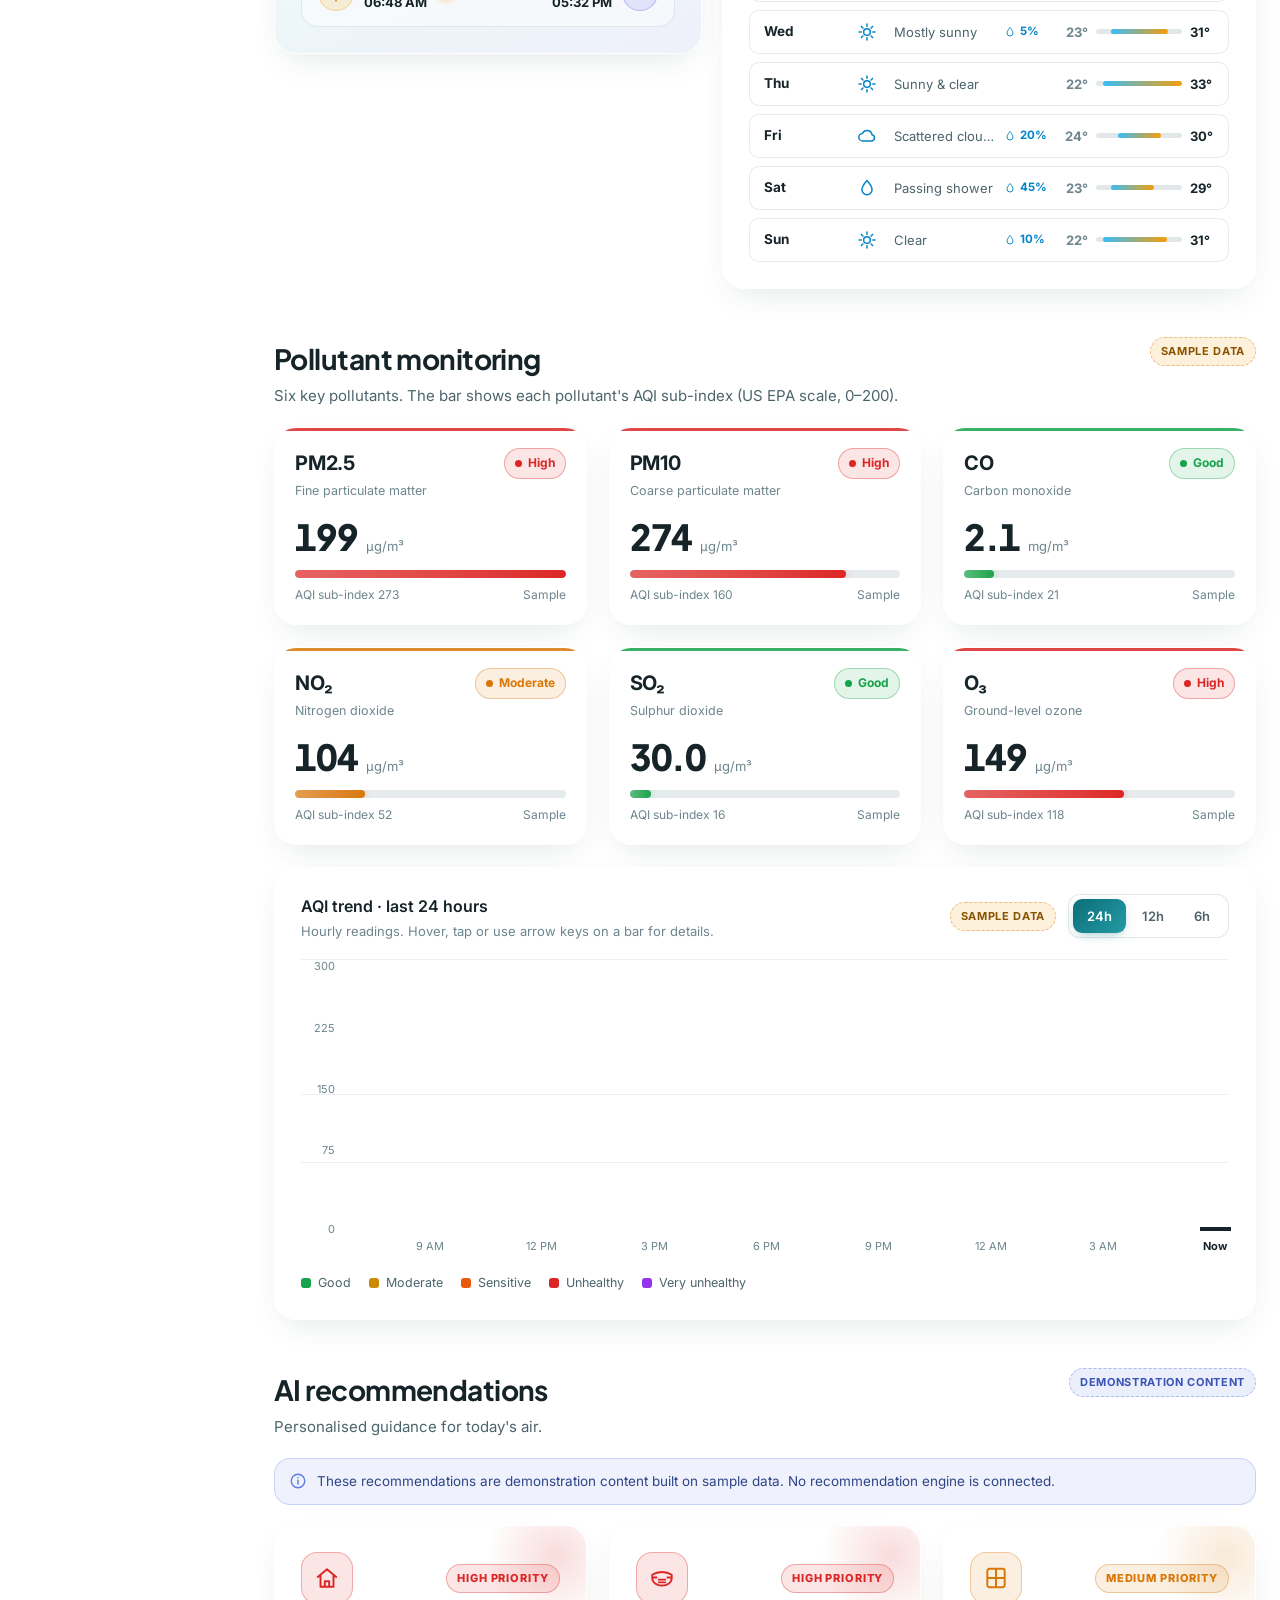
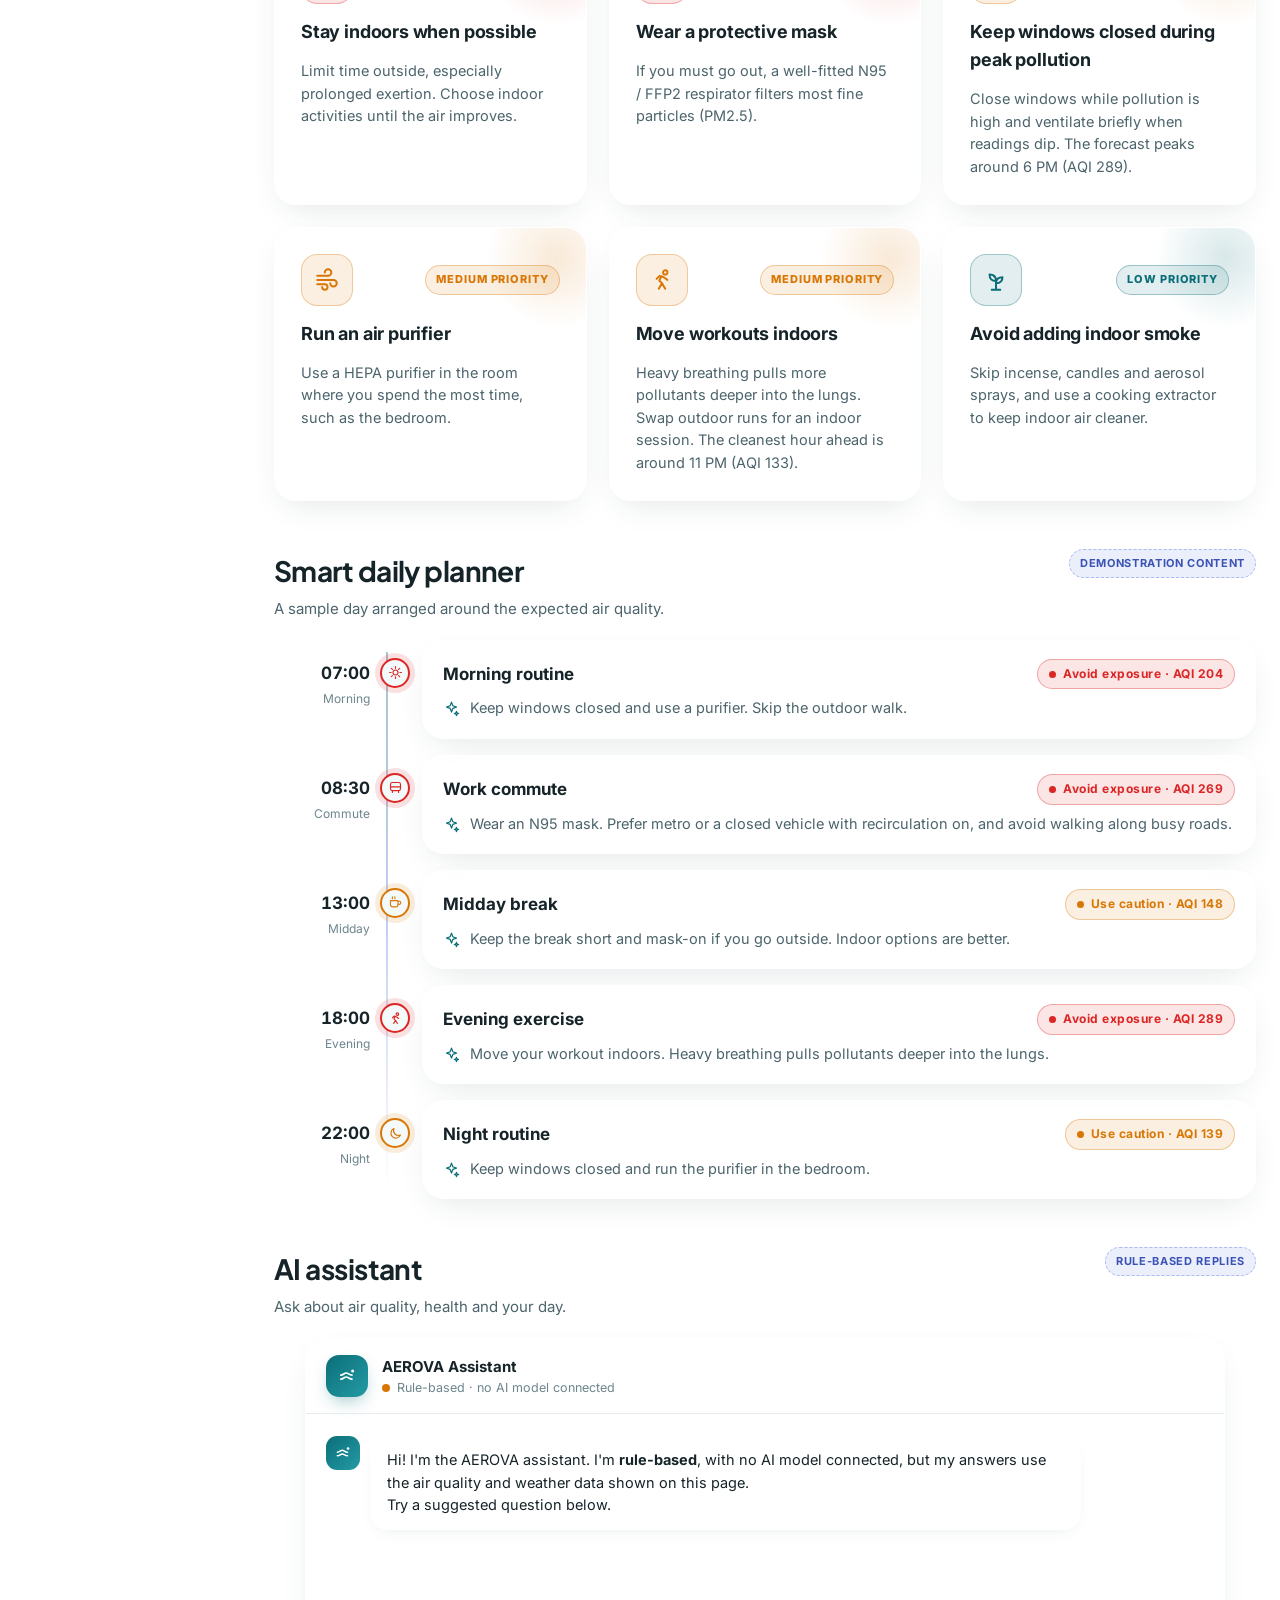
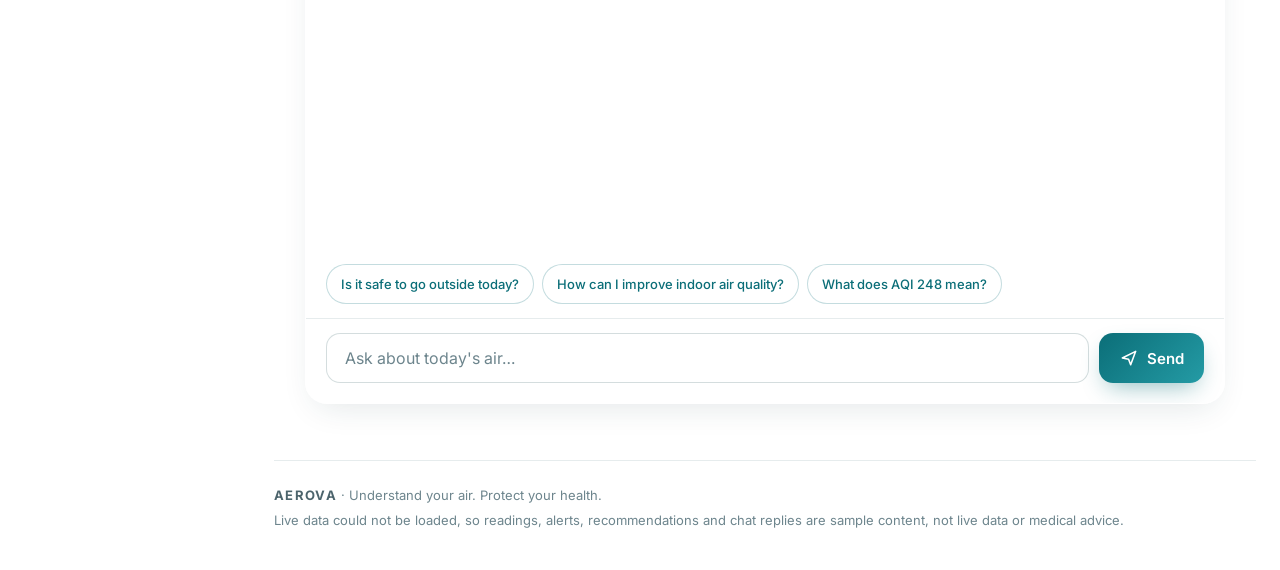
==== commit 35ee9d2b: "files fix" ====
--- a/index.html
+++ b/index.html
@@ -216,7 +216,7 @@
             <div class="page-meta-actions">
               <button class="btn-pill-action" id="headerLocateBtn" type="button" aria-label="Locate me">
                 <svg class="icon icon--sm"><use href="#i-target"/></svg>
-                <span>Locate me</span>
+                <span id="headerLocateText">Locate me</span>
               </button>
               <button class="icon-circle-btn" id="favoriteBtn" type="button" aria-label="Save to favorites" title="Favorite">
                 <svg class="icon icon--sm"><use href="#i-heart"/></svg>
--- a/css/style.css
+++ b/css/style.css
@@ -424,6 +424,15 @@
   border-color: #0284c7;
   color: #0284c7;
   transform: translateY(-1px);
+}
+.btn-pill-action.is-busy {
+  opacity: 0.85;
+  pointer-events: none;
+  border-color: #0284c7;
+  color: #0284c7;
+}
+.btn-pill-action.is-busy .icon {
+  animation: spin 0.9s linear infinite;
 }
 .icon-circle-btn {
   width: 40px;
@@ -1950,6 +1959,10 @@
   border-color: #38bdf8;
   color: #fff;
 }
+[data-theme="dark"] .btn-pill-action.is-busy {
+  border-color: #38bdf8;
+  color: #38bdf8;
+}
 [data-theme="dark"] .filter-pill {
   background: rgba(255, 255, 255, 0.05);
   border-color: rgba(255, 255, 255, 0.1);
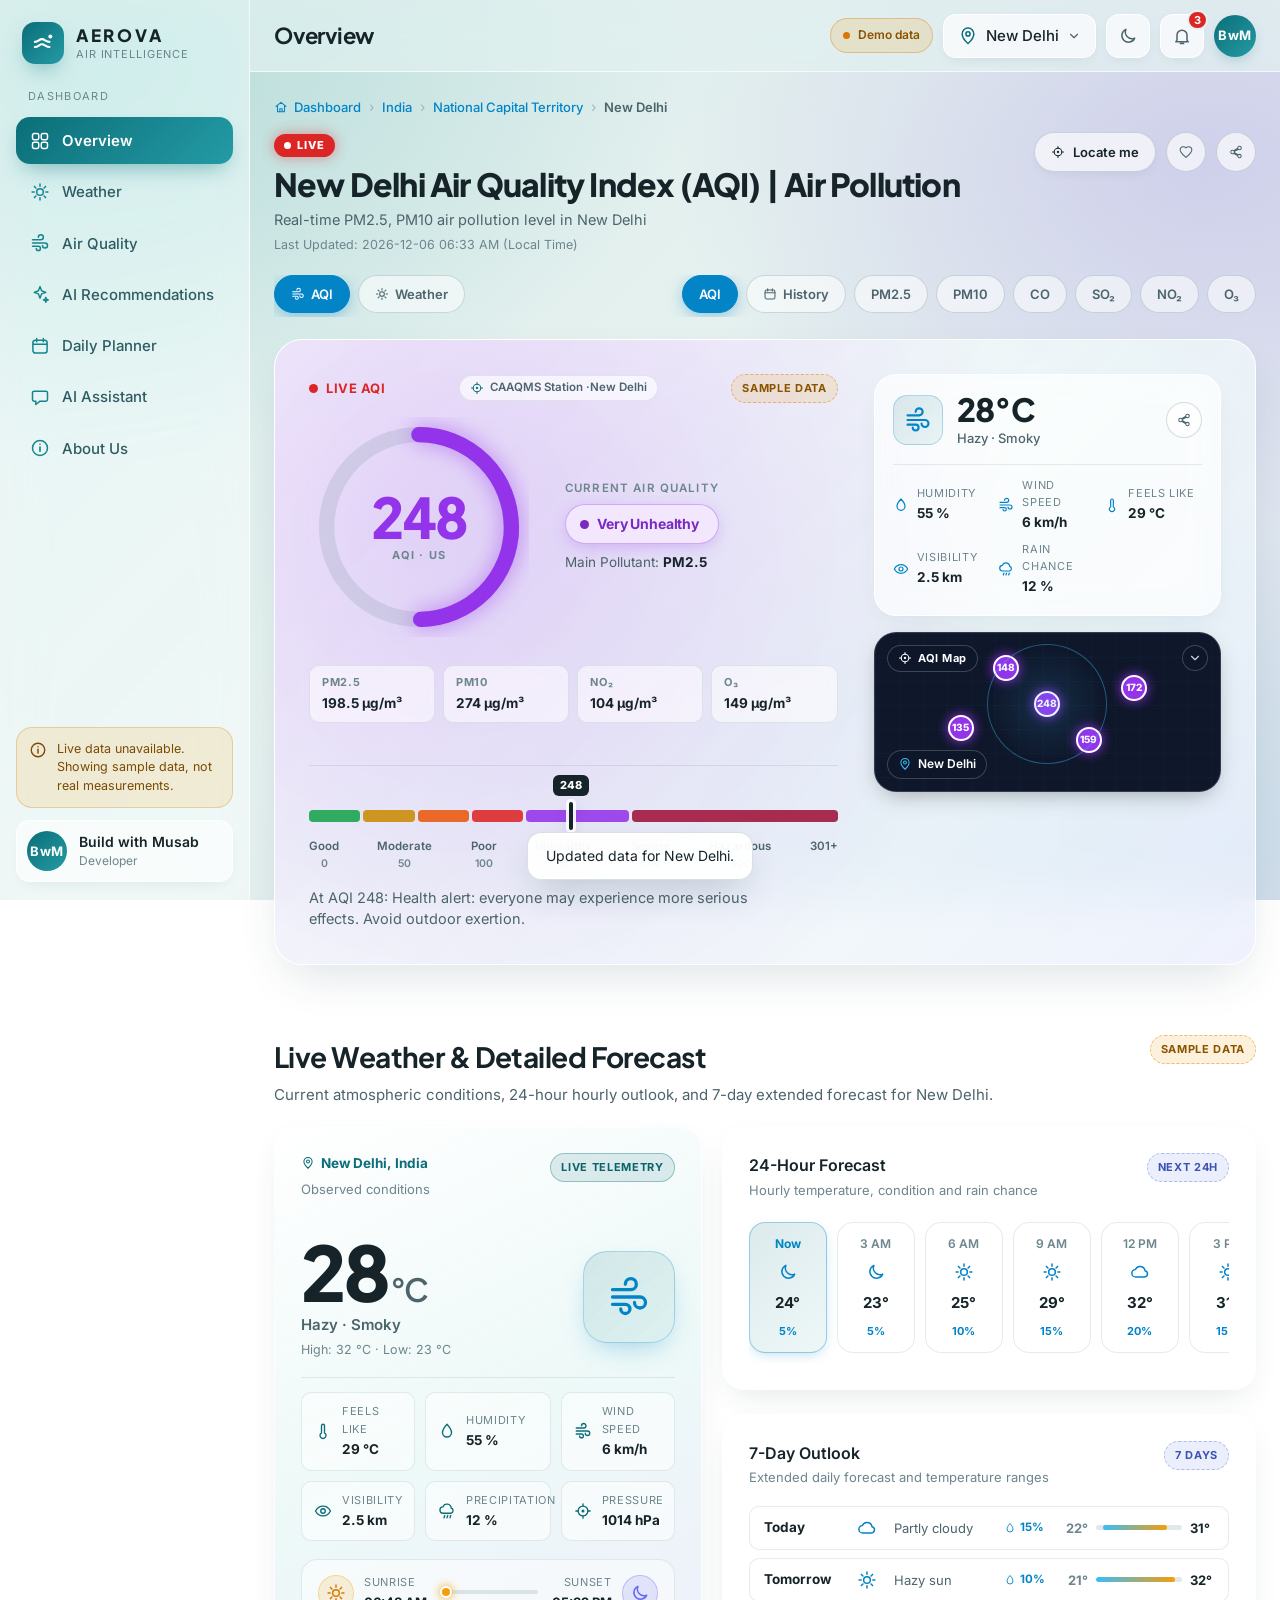
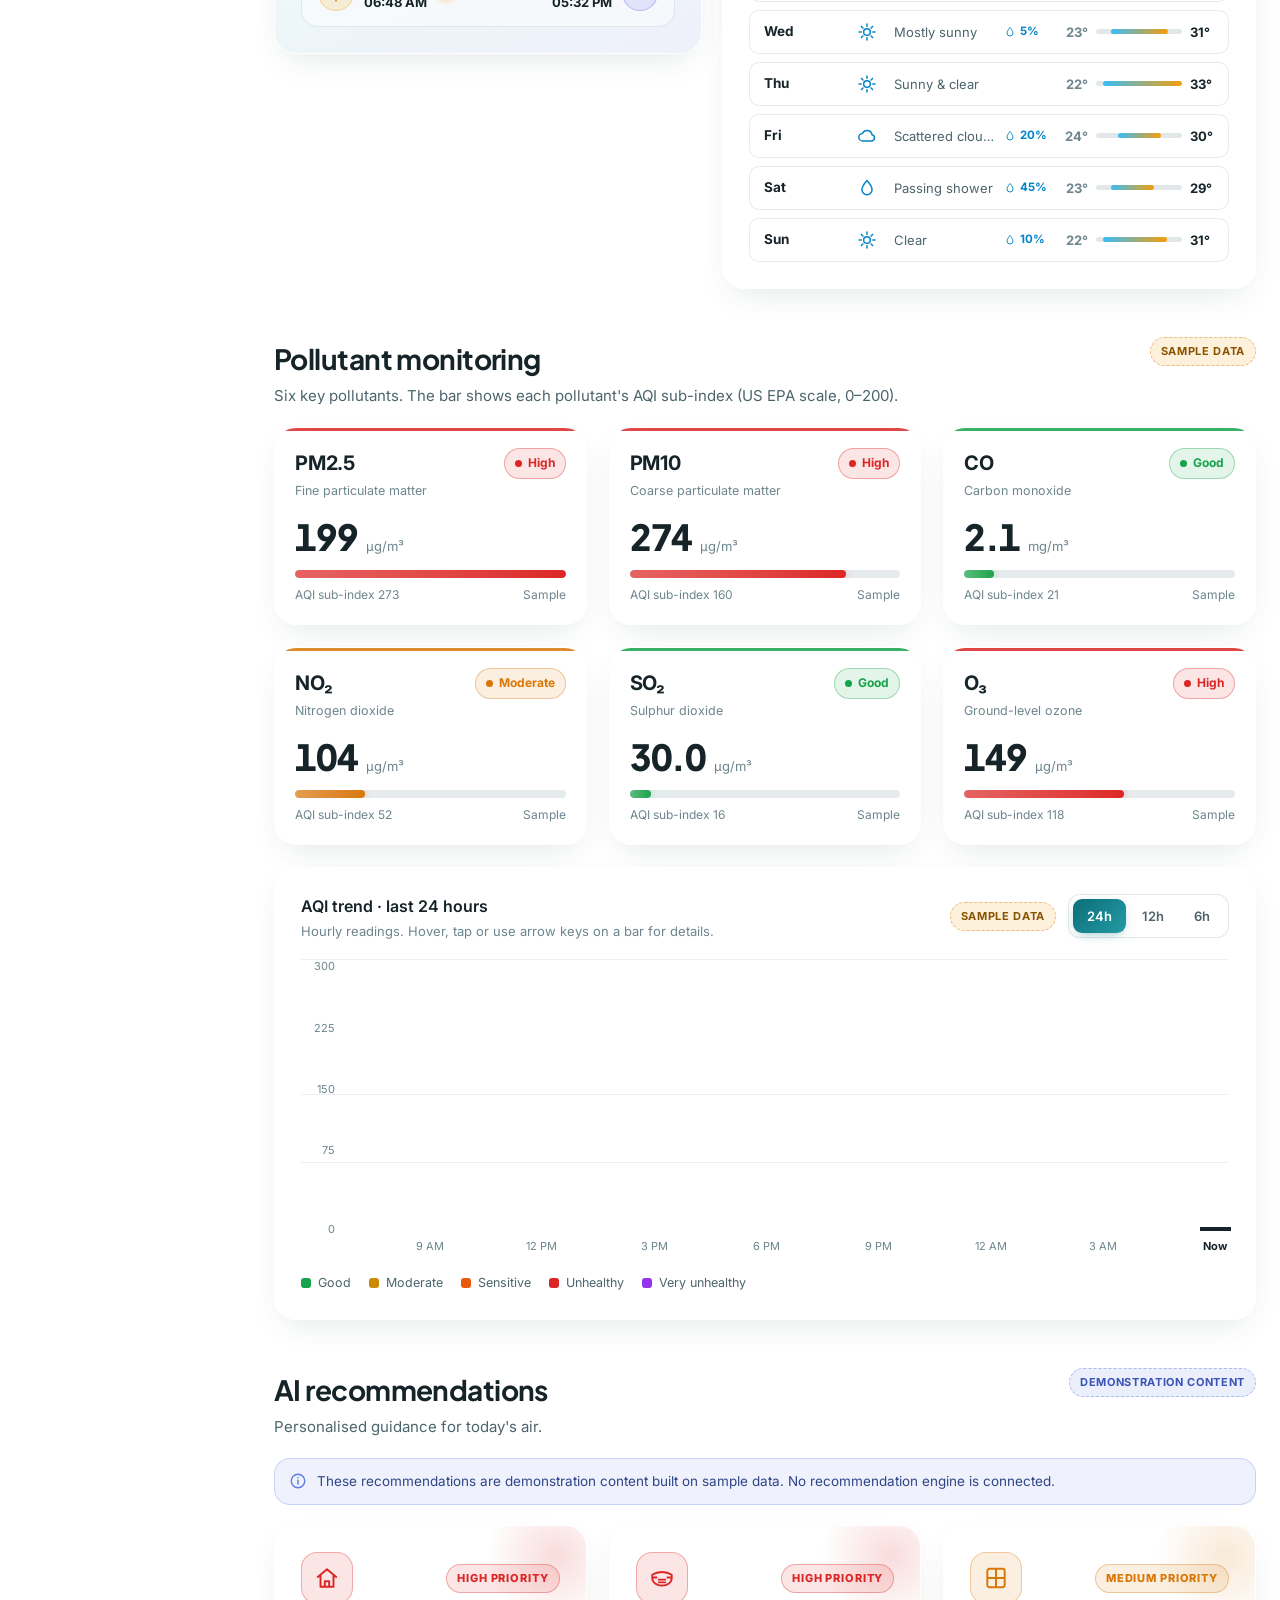
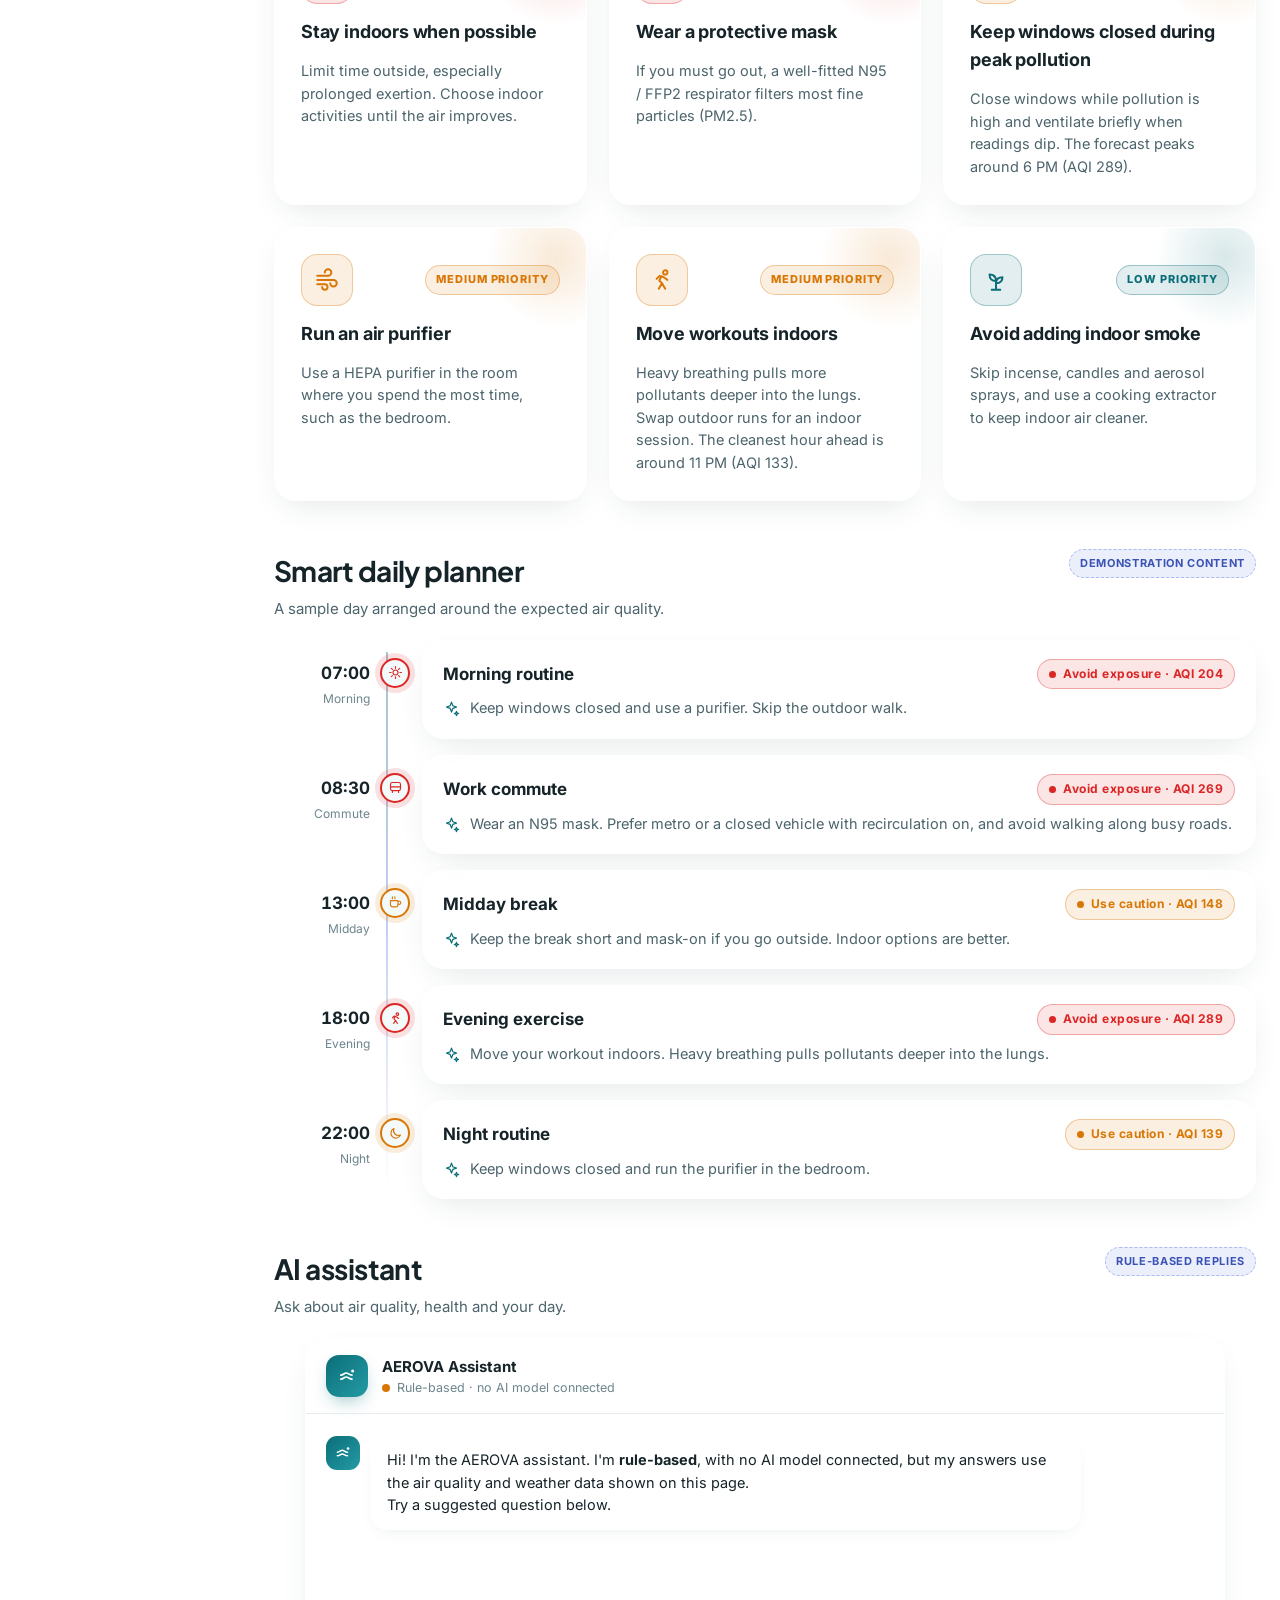
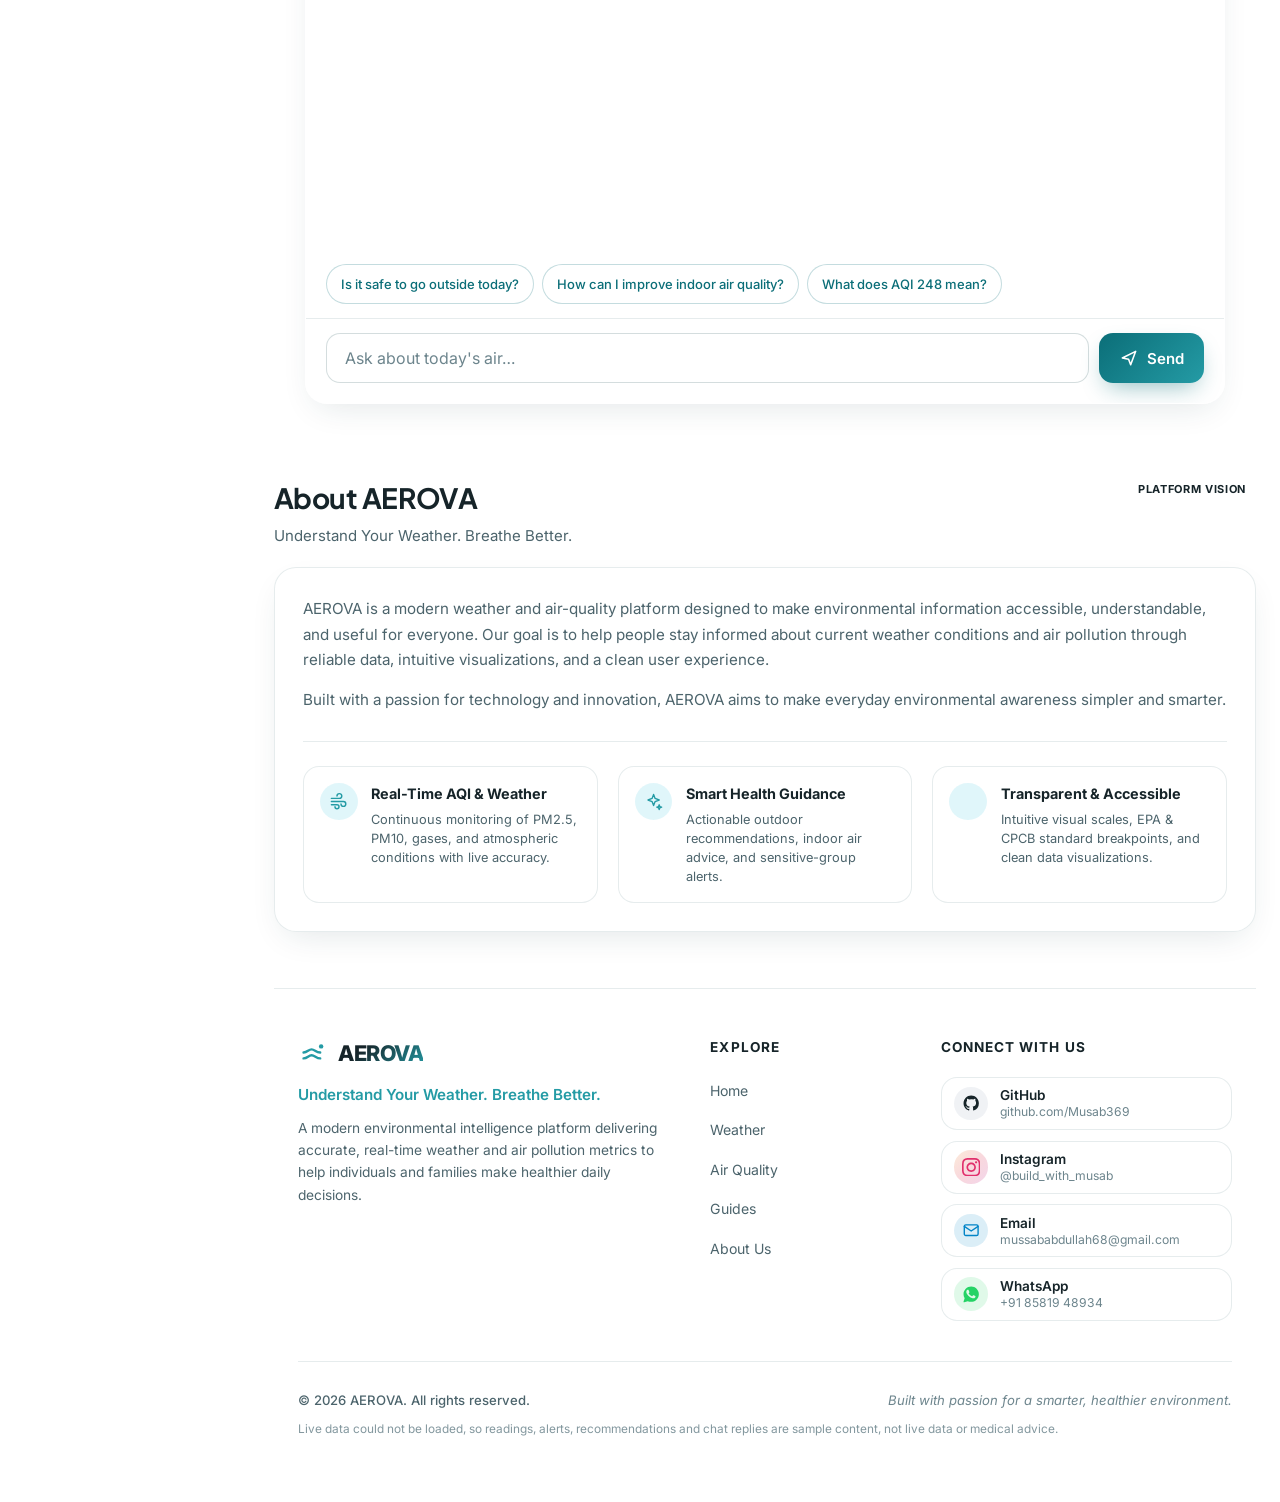
==== commit 08c34095: "files added" ====
--- a/index.html
+++ b/index.html
@@ -52,6 +52,10 @@
       <symbol id="i-target" viewBox="0 0 24 24"><circle cx="12" cy="12" r="6.500" fill="none" stroke="currentColor" stroke-width="1.8"/><circle cx="12" cy="12" r="2" fill="currentColor"/><path d="M12 2.500v3M12 18.500v3M2.500 12h3M18.500 12h3" fill="none" stroke="currentColor" stroke-width="1.8" stroke-linecap="round"/></symbol>
       <symbol id="i-heart" viewBox="0 0 24 24"><path d="M12 21.35l-1.45-1.32C5.4 15.36 2 12.28 2 8.5 2 5.42 4.42 3 7.5 3c1.74 0 3.41.81 4.5 2.09C13.09 3.81 14.76 3 16.5 3 19.58 3 22 5.42 22 8.5c0 3.78-3.4 6.86-8.55 11.54L12 21.35z" fill="none" stroke="currentColor" stroke-width="1.8" stroke-linecap="round" stroke-linejoin="round"/></symbol>
       <symbol id="i-share" viewBox="0 0 24 24"><path d="M18 16.08c-.76 0-1.44.3-1.96.77L8.91 12.7c.05-.23.09-.46.09-.7s-.04-.47-.09-.7l7.05-4.11c.54.5 1.25.81 2.04.81 1.66 0 3-1.34 3-3s-1.34-3-3-3-3 1.34-3 3c0 .24.04.47.09.7L8.04 9.81C7.5 9.31 6.79 9 6 9c-1.66 0-3 1.34-3 3s1.34 3 3 3c.79 0 1.5-.31 2.04-.81l7.12 4.16c-.05.21-.08.43-.08.65 0 1.61 1.31 2.92 2.92 2.92s2.92-1.31 2.92-2.92c0-1.61-1.31-2.92-2.92-2.92z" fill="none" stroke="currentColor" stroke-width="1.8" stroke-linecap="round" stroke-linejoin="round"/></symbol>
+      <symbol id="i-github" viewBox="0 0 24 24"><path fill="currentColor" fill-rule="evenodd" clip-rule="evenodd" d="M12 2C6.477 2 2 6.484 2 12.017c0 4.425 2.865 8.18 6.839 9.504.5.092.682-.217.682-.483 0-.237-.008-.868-.013-1.703-2.782.605-3.369-1.343-3.369-1.343-.454-1.158-1.11-1.466-1.11-1.466-.908-.62.069-.608.069-.608 1.003.07 1.53 1.032 1.53 1.032.892 1.53 2.341 1.088 2.91.832.092-.647.35-1.088.636-1.338-2.22-.253-4.555-1.113-4.555-4.951 0-1.093.39-1.988 1.029-2.688-.103-.253-.446-1.272.098-2.65 0 0 .84-.27 2.75 1.026A9.564 9.564 0 0 1 12 6.844c.85.004 1.705.115 2.504.337 1.909-1.296 2.747-1.027 2.747-1.027.546 1.379.202 2.398.1 2.651.64.7 1.028 1.595 1.028 2.688 0 3.848-2.339 4.695-4.566 4.943.359.309.678.92.678 1.855 0 1.338-.012 2.419-.012 2.747 0 .268.18.58.688.482A10.019 10.019 0 0 0 22 12.017C22 6.484 17.522 2 12 2z"/></symbol>
+      <symbol id="i-instagram" viewBox="0 0 24 24"><path fill="currentColor" d="M12 2.163c3.204 0 3.584.012 4.85.07 3.252.148 4.771 1.691 4.919 4.919.058 1.265.069 1.645.069 4.849 0 3.205-.012 3.584-.069 4.849-.149 3.225-1.664 4.771-4.919 4.919-1.266.058-1.644.07-4.85.07-3.204 0-3.584-.012-4.849-.07-3.26-.149-4.771-1.699-4.919-4.92-.058-1.265-.07-1.644-.07-4.849 0-3.204.013-3.583.07-4.849.149-3.227 1.664-4.771 4.919-4.919 1.266-.057 1.645-.069 4.849-.069zm0-2.163c-3.259 0-3.667.014-4.947.072-4.358.2-6.78 2.618-6.98 6.98-.059 1.281-.073 1.689-.073 4.948 0 3.259.014 3.668.072 4.948.2 4.358 2.618 6.78 6.98 6.98 1.281.058 1.689.072 4.948.072 3.259 0 3.668-.014 4.948-.072 4.354-.2 6.782-2.618 6.979-6.98.059-1.28.073-1.689.073-4.948 0-3.259-.014-3.667-.072-4.947-.196-4.354-2.617-6.78-6.979-6.98-1.281-.059-1.69-.073-4.949-.073zm0 5.838c-3.403 0-6.162 2.759-6.162 6.162s2.759 6.163 6.162 6.163 6.162-2.759 6.162-6.163c0-3.403-2.759-6.162-6.162-6.162zm0 10.162c-2.209 0-4-1.79-4-4 0-2.209 1.791-4 4-4s4 1.791 4 4c0 2.21-1.791 4-4 4zm6.406-11.845c-.796 0-1.441.645-1.441 1.44s.645 1.44 1.441 1.44c.795 0 1.439-.645 1.439-1.44s-.644-1.44-1.439-1.44z"/></symbol>
+      <symbol id="i-mail" viewBox="0 0 24 24"><path fill="none" stroke="currentColor" stroke-width="1.8" stroke-linecap="round" stroke-linejoin="round" d="M3 7a2 2 0 0 1 2-2h14a2 2 0 0 1 2 2v10a2 2 0 0 1-2 2H5a2 2 0 0 1-2-2V7z"/><path fill="none" stroke="currentColor" stroke-width="1.8" stroke-linecap="round" stroke-linejoin="round" d="m3 7 9 6 9-6"/></symbol>
+      <symbol id="i-whatsapp" viewBox="0 0 24 24"><path fill="currentColor" fill-rule="evenodd" clip-rule="evenodd" d="M12 2C6.477 2 2 6.477 2 12c0 1.892.527 3.662 1.445 5.176L2.05 21.65a.75.75 0 0 0 .902.902l4.57-1.39A9.957 9.957 0 0 0 12 22c5.523 0 10-4.477 10-10S17.523 2 12 2zm5.405 13.91c-.244.686-1.22 1.258-1.996 1.424-.53.114-1.225.205-3.553-.761-2.975-1.236-4.887-4.267-5.035-4.464-.144-.197-1.206-1.606-1.206-3.064 0-1.458.766-2.176 1.038-2.473.272-.297.596-.37.794-.37.2 0 .397.002.57.01.185.01.434-.07.678.518.248.597.844 2.062.918 2.213.074.15.124.327.025.525-.099.198-.148.322-.297.495-.148.173-.312.387-.446.52-.148.148-.303.31-.13.608.173.297.771 1.272 1.654 2.058 1.137 1.012 2.096 1.325 2.393 1.474.297.148.47.124.644-.075.173-.198.742-.866.94-1.163.198-.297.396-.247.668-.148.272.099 1.733.817 2.03.966.297.148.495.223.57.346.074.124.074.718-.17 1.404z"/></symbol>
     </defs>
   </svg>
 
@@ -92,6 +96,9 @@
         <a class="nav__link" href="#assistant" data-nav-link data-title="AI Assistant">
           <svg class="icon"><use href="#i-chat"/></svg><span>AI Assistant</span>
         </a>
+        <a class="nav__link" href="#about" data-nav-link data-title="About Us">
+          <svg class="icon"><use href="#i-info"/></svg><span>About Us</span>
+        </a>
       </nav>
 
       <div class="sidebar__bottom">
@@ -679,9 +686,147 @@
           </div>
         </section>
 
-        <footer class="footer">
-          <p><strong>AEROVA</strong> · Understand your air. Protect your health.</p>
-          <p id="footNote">Frontend demo. All readings, alerts, recommendations and chat replies are sample content, not live data or medical advice.</p>
+        <!-- ============ ABOUT US ============ -->
+        <section class="section section--about" id="about" data-section data-title="About Us" aria-labelledby="about-title">
+          <header class="section__head">
+            <div>
+              <h2 class="section__title" id="about-title">About AEROVA</h2>
+              <p class="section__sub">Understand Your Weather. Breathe Better.</p>
+            </div>
+            <span class="tag tag--emerald">Platform Vision</span>
+          </header>
+
+          <div class="about-card card">
+            <div class="about-content">
+              <p class="about-text">
+                AEROVA is a modern weather and air-quality platform designed to make environmental information accessible, understandable, and useful for everyone. Our goal is to help people stay informed about current weather conditions and air pollution through reliable data, intuitive visualizations, and a clean user experience.
+              </p>
+              <p class="about-text">
+                Built with a passion for technology and innovation, AEROVA aims to make everyday environmental awareness simpler and smarter.
+              </p>
+            </div>
+
+            <div class="about-features-grid">
+              <div class="about-feature-item">
+                <div class="about-feature-icon" aria-hidden="true">
+                  <svg class="icon"><use href="#i-wind"/></svg>
+                </div>
+                <div class="about-feature-body">
+                  <h3 class="about-feature-title">Real-Time AQI &amp; Weather</h3>
+                  <p class="about-feature-desc">Continuous monitoring of PM2.5, PM10, gases, and atmospheric conditions with live accuracy.</p>
+                </div>
+              </div>
+              <div class="about-feature-item">
+                <div class="about-feature-icon" aria-hidden="true">
+                  <svg class="icon"><use href="#i-spark"/></svg>
+                </div>
+                <div class="about-feature-body">
+                  <h3 class="about-feature-title">Smart Health Guidance</h3>
+                  <p class="about-feature-desc">Actionable outdoor recommendations, indoor air advice, and sensitive-group alerts.</p>
+                </div>
+              </div>
+              <div class="about-feature-item">
+                <div class="about-feature-icon" aria-hidden="true">
+                  <svg class="icon"><use href="#i-shield"/></svg>
+                </div>
+                <div class="about-feature-body">
+                  <h3 class="about-feature-title">Transparent &amp; Accessible</h3>
+                  <p class="about-feature-desc">Intuitive visual scales, EPA &amp; CPCB standard breakpoints, and clean data visualizations.</p>
+                </div>
+              </div>
+            </div>
+          </div>
+        </section>
+
+        <!-- ============ SITE FOOTER ============ -->
+        <footer class="site-footer" id="contact" role="contentinfo">
+          <div class="site-footer__inner">
+            <div class="site-footer__grid">
+              <!-- Column 1: AEROVA Brand -->
+              <div class="site-footer__col site-footer__col--brand">
+                <div class="site-footer__brand">
+                  <svg class="icon brand-icon" aria-hidden="true"><use href="#i-logo"/></svg>
+                  <span class="brand-name">AEROVA</span>
+                </div>
+                <p class="site-footer__tagline">Understand Your Weather. Breathe Better.</p>
+                <p class="site-footer__desc">
+                  A modern environmental intelligence platform delivering accurate, real-time weather and air pollution metrics to help individuals and families make healthier daily decisions.
+                </p>
+              </div>
+
+              <!-- Column 2: Explore Navigation -->
+              <div class="site-footer__col site-footer__col--nav">
+                <h3 class="site-footer__heading">Explore</h3>
+                <ul class="site-footer__nav-list">
+                  <li><a href="#overview" class="footer-link">Home</a></li>
+                  <li><a href="#weather" class="footer-link">Weather</a></li>
+                  <li><a href="#air-quality" class="footer-link">Air Quality</a></li>
+                  <li><a href="#recommendations" class="footer-link">Guides</a></li>
+                  <li><a href="#about" class="footer-link">About Us</a></li>
+                </ul>
+              </div>
+
+              <!-- Column 3: Connect With Us -->
+              <div class="site-footer__col site-footer__col--connect">
+                <h3 class="site-footer__heading">Connect With Us</h3>
+                <ul class="site-footer__contacts">
+                  <li>
+                    <a href="https://github.com/Musab369" target="_blank" rel="noopener noreferrer" class="contact-card" aria-label="GitHub Profile (opens in new tab)">
+                      <span class="contact-icon contact-icon--github" aria-hidden="true">
+                        <svg class="icon"><use href="#i-github"/></svg>
+                      </span>
+                      <span class="contact-details">
+                        <strong class="contact-platform">GitHub</strong>
+                        <span class="contact-value">github.com/Musab369</span>
+                      </span>
+                    </a>
+                  </li>
+                  <li>
+                    <a href="https://www.instagram.com/build_with_musab/" target="_blank" rel="noopener noreferrer" class="contact-card" aria-label="Instagram Profile (opens in new tab)">
+                      <span class="contact-icon contact-icon--instagram" aria-hidden="true">
+                        <svg class="icon"><use href="#i-instagram"/></svg>
+                      </span>
+                      <span class="contact-details">
+                        <strong class="contact-platform">Instagram</strong>
+                        <span class="contact-value">@build_with_musab</span>
+                      </span>
+                    </a>
+                  </li>
+                  <li>
+                    <a href="mailto:mussababdullah68@gmail.com" class="contact-card" aria-label="Send an email to mussababdullah68@gmail.com">
+                      <span class="contact-icon contact-icon--email" aria-hidden="true">
+                        <svg class="icon"><use href="#i-mail"/></svg>
+                      </span>
+                      <span class="contact-details">
+                        <strong class="contact-platform">Email</strong>
+                        <span class="contact-value">mussababdullah68@gmail.com</span>
+                      </span>
+                    </a>
+                  </li>
+                  <li>
+                    <a href="https://wa.me/918581948934" target="_blank" rel="noopener noreferrer" class="contact-card" aria-label="Chat on WhatsApp (opens in new tab)">
+                      <span class="contact-icon contact-icon--whatsapp" aria-hidden="true">
+                        <svg class="icon"><use href="#i-whatsapp"/></svg>
+                      </span>
+                      <span class="contact-details">
+                        <strong class="contact-platform">WhatsApp</strong>
+                        <span class="contact-value">+91 85819 48934</span>
+                      </span>
+                    </a>
+                  </li>
+                </ul>
+              </div>
+            </div>
+
+            <!-- Footer Bottom / Copyright -->
+            <div class="site-footer__bottom">
+              <div class="site-footer__meta">
+                <p class="site-footer__copy">&copy; 2026 AEROVA. All rights reserved.</p>
+                <p class="site-footer__motto">Built with passion for a smarter, healthier environment.</p>
+              </div>
+              <p class="site-footer__note" id="footNote">Frontend demo. All readings, alerts, recommendations and chat replies are sample content, not live data or medical advice.</p>
+            </div>
+          </div>
         </footer>
       </main>
     </div>
--- a/css/style.css
+++ b/css/style.css
@@ -2242,3 +2242,440 @@
 [data-theme="dark"] .wx-range-bar {
   background: rgba(148, 178, 220, 0.14);
 }
+
+/* ============================================================
+   ABOUT US SECTION
+   ============================================================ */
+.section--about {
+  margin-top: 1.5rem;
+}
+
+.about-card {
+  padding: 1.75rem;
+  background: var(--surface);
+  border: 1px solid var(--line);
+  border-radius: var(--r-lg);
+  box-shadow: var(--shadow);
+  display: flex;
+  flex-direction: column;
+  gap: 1.75rem;
+}
+
+.about-content {
+  display: flex;
+  flex-direction: column;
+  gap: 0.9rem;
+}
+
+.about-text {
+  font-size: 0.95rem;
+  line-height: 1.68;
+  color: var(--text-dim);
+  margin: 0;
+}
+
+.about-features-grid {
+  display: grid;
+  grid-template-columns: repeat(3, minmax(0, 1fr));
+  gap: 1.25rem;
+  padding-top: 1.5rem;
+  border-top: 1px solid var(--line);
+}
+
+.about-feature-item {
+  display: flex;
+  align-items: flex-start;
+  gap: 0.85rem;
+  padding: 1rem;
+  background: var(--surface-2);
+  border: 1px solid var(--line);
+  border-radius: var(--r-md);
+  transition: transform 0.2s ease, border-color 0.2s ease;
+}
+
+.about-feature-item:hover {
+  transform: translateY(-2px);
+  border-color: rgba(6, 182, 212, 0.35);
+}
+
+.about-feature-icon {
+  width: 2.35rem;
+  height: 2.35rem;
+  border-radius: 999px;
+  background: rgba(6, 182, 212, 0.12);
+  color: var(--cyan);
+  display: inline-flex;
+  align-items: center;
+  justify-content: center;
+  flex-shrink: 0;
+}
+
+.about-feature-icon .icon {
+  width: 1.2rem;
+  height: 1.2rem;
+}
+
+.about-feature-body {
+  display: flex;
+  flex-direction: column;
+  gap: 0.3rem;
+}
+
+.about-feature-title {
+  font-size: 0.9rem;
+  font-weight: 700;
+  color: var(--text);
+  margin: 0;
+}
+
+.about-feature-desc {
+  font-size: 0.8rem;
+  line-height: 1.5;
+  color: var(--text-dim);
+  margin: 0;
+}
+
+/* ============================================================
+   PREMIUM SITE FOOTER (3 COLUMNS)
+   ============================================================ */
+.site-footer {
+  margin-top: 3.5rem;
+  padding: 3rem 0 1.5rem;
+  background: var(--surface);
+  border-top: 1px solid var(--line);
+  color: var(--text);
+  position: relative;
+}
+
+.site-footer__inner {
+  max-width: 1200px;
+  margin: 0 auto;
+  padding: 0 1.5rem;
+  display: flex;
+  flex-direction: column;
+  gap: 2.5rem;
+}
+
+.site-footer__grid {
+  display: grid;
+  grid-template-columns: 2fr 1fr 1.6fr;
+  gap: 3rem;
+}
+
+.site-footer__col {
+  display: flex;
+  flex-direction: column;
+}
+
+/* Column 1: Brand */
+.site-footer__brand {
+  display: inline-flex;
+  align-items: center;
+  gap: 0.65rem;
+  margin-bottom: 0.75rem;
+}
+
+.site-footer__brand .brand-icon {
+  width: 1.85rem;
+  height: 1.85rem;
+  color: var(--cyan);
+}
+
+.site-footer__brand .brand-name {
+  font-size: 1.35rem;
+  font-weight: 800;
+  letter-spacing: -0.02em;
+  background: linear-gradient(135deg, var(--text) 30%, var(--cyan) 100%);
+  -webkit-background-clip: text;
+  -webkit-text-fill-color: transparent;
+}
+
+.site-footer__tagline {
+  font-size: 0.95rem;
+  font-weight: 600;
+  color: var(--cyan);
+  margin: 0 0 0.65rem 0;
+}
+
+.site-footer__desc {
+  font-size: 0.86rem;
+  line-height: 1.62;
+  color: var(--text-dim);
+  margin: 0;
+  max-width: 440px;
+}
+
+/* Headings */
+.site-footer__heading {
+  font-size: 0.85rem;
+  font-weight: 700;
+  text-transform: uppercase;
+  letter-spacing: 0.08em;
+  color: var(--text);
+  margin: 0 0 1.15rem 0;
+}
+
+/* Column 2: Navigation Links */
+.site-footer__nav-list {
+  list-style: none;
+  margin: 0;
+  padding: 0;
+  display: flex;
+  flex-direction: column;
+  gap: 0.7rem;
+}
+
+.site-footer__nav-list li a.footer-link {
+  display: inline-block;
+  font-size: 0.88rem;
+  color: var(--text-dim);
+  text-decoration: none;
+  transition: color 0.18s ease, transform 0.18s ease;
+  padding: 0.2rem 0;
+}
+
+.site-footer__nav-list li a.footer-link:hover,
+.site-footer__nav-list li a.footer-link:focus-visible {
+  color: var(--cyan);
+  transform: translateX(3px);
+}
+
+/* Column 3: Contact Cards with Real Icons */
+.site-footer__contacts {
+  list-style: none;
+  margin: 0;
+  padding: 0;
+  display: flex;
+  flex-direction: column;
+  gap: 0.65rem;
+}
+
+.contact-card {
+  display: flex;
+  align-items: center;
+  gap: 0.75rem;
+  padding: 0.55rem 0.8rem;
+  border-radius: var(--r-md);
+  background: var(--surface-2);
+  border: 1px solid var(--line);
+  text-decoration: none;
+  color: var(--text);
+  transition: transform 0.2s ease, border-color 0.2s ease, box-shadow 0.2s ease, background-color 0.2s ease;
+  min-height: 48px;
+}
+
+.contact-card:hover,
+.contact-card:focus-visible {
+  transform: translateY(-2px);
+  border-color: rgba(6, 182, 212, 0.4);
+  box-shadow: 0 4px 14px rgba(6, 182, 212, 0.12);
+  background: rgba(6, 182, 212, 0.04);
+}
+
+.contact-icon {
+  width: 2.1rem;
+  height: 2.1rem;
+  border-radius: 50%;
+  display: inline-flex;
+  align-items: center;
+  justify-content: center;
+  flex-shrink: 0;
+  transition: transform 0.2s ease;
+}
+
+.contact-card:hover .contact-icon {
+  transform: scale(1.08);
+}
+
+.contact-icon .icon {
+  width: 1.15rem;
+  height: 1.15rem;
+}
+
+/* Brand specific icon colors */
+.contact-icon--github {
+  background: rgba(148, 163, 184, 0.14);
+  color: var(--text);
+}
+
+.contact-icon--instagram {
+  background: linear-gradient(135deg, rgba(240, 148, 51, 0.18), rgba(220, 39, 67, 0.18), rgba(188, 24, 136, 0.18));
+  color: #e1306c;
+}
+
+.contact-icon--email {
+  background: rgba(2, 132, 199, 0.14);
+  color: #0284c7;
+}
+
+.contact-icon--whatsapp {
+  background: rgba(37, 211, 102, 0.14);
+  color: #25d366;
+}
+
+.contact-details {
+  display: flex;
+  flex-direction: column;
+  line-height: 1.25;
+  overflow: hidden;
+}
+
+.contact-platform {
+  font-size: 0.85rem;
+  font-weight: 600;
+  color: var(--text);
+}
+
+.contact-value {
+  font-size: 0.76rem;
+  color: var(--text-mute);
+  white-space: nowrap;
+  text-overflow: ellipsis;
+  overflow: hidden;
+}
+
+.contact-card:hover .contact-value {
+  color: var(--cyan);
+}
+
+/* Bottom Copyright and Meta */
+.site-footer__bottom {
+  padding-top: 1.75rem;
+  border-top: 1px solid var(--line);
+  display: flex;
+  flex-direction: column;
+  gap: 0.65rem;
+}
+
+.site-footer__meta {
+  display: flex;
+  align-items: center;
+  justify-content: space-between;
+  flex-wrap: wrap;
+  gap: 0.6rem;
+}
+
+.site-footer__copy {
+  font-size: 0.82rem;
+  font-weight: 500;
+  color: var(--text-dim);
+  margin: 0;
+}
+
+.site-footer__motto {
+  font-size: 0.82rem;
+  color: var(--text-mute);
+  margin: 0;
+  font-style: italic;
+}
+
+.site-footer__note {
+  font-size: 0.74rem;
+  line-height: 1.5;
+  color: var(--text-mute);
+  margin: 0;
+  opacity: 0.85;
+}
+
+/* Dark Theme Adjustments for Footer & About */
+[data-theme="dark"] .about-card {
+  background: rgba(18, 25, 40, 0.85);
+  border-color: var(--line);
+  backdrop-filter: blur(12px);
+}
+
+[data-theme="dark"] .about-feature-item {
+  background: rgba(148, 178, 220, 0.05);
+  border-color: var(--line);
+}
+
+[data-theme="dark"] .about-feature-item:hover {
+  background: rgba(148, 178, 220, 0.08);
+  border-color: rgba(56, 189, 248, 0.4);
+}
+
+[data-theme="dark"] .site-footer {
+  background: rgba(10, 15, 26, 0.92);
+  border-top-color: var(--line);
+  backdrop-filter: blur(14px);
+}
+
+[data-theme="dark"] .contact-card {
+  background: rgba(18, 25, 40, 0.7);
+  border-color: var(--line);
+}
+
+[data-theme="dark"] .contact-card:hover {
+  background: rgba(56, 189, 248, 0.08);
+  border-color: rgba(56, 189, 248, 0.5);
+}
+
+[data-theme="dark"] .contact-icon--github {
+  background: rgba(255, 255, 255, 0.08);
+  color: #f1f5f9;
+}
+
+[data-theme="dark"] .contact-icon--instagram {
+  color: #ff608f;
+}
+
+[data-theme="dark"] .contact-icon--email {
+  color: #38bdf8;
+}
+
+[data-theme="dark"] .contact-icon--whatsapp {
+  color: #4ade80;
+}
+
+/* ============================================================
+   RESPONSIVE DESIGN FOR ABOUT & FOOTER
+   ============================================================ */
+@media (max-width: 960px) {
+  .about-features-grid {
+    grid-template-columns: 1fr;
+    gap: 0.85rem;
+  }
+
+  .site-footer__grid {
+    grid-template-columns: 1fr;
+    gap: 2.25rem;
+  }
+
+  .site-footer__desc {
+    max-width: 100%;
+  }
+
+  .site-footer__meta {
+    flex-direction: column;
+    align-items: flex-start;
+    gap: 0.35rem;
+  }
+}
+
+@media (max-width: 600px) {
+  .about-card {
+    padding: 1.25rem;
+    gap: 1.25rem;
+  }
+
+  .about-text {
+    font-size: 0.88rem;
+  }
+
+  .site-footer {
+    padding: 2.25rem 0 1.25rem;
+  }
+
+  .site-footer__inner {
+    padding: 0 1rem;
+    gap: 2rem;
+  }
+
+  .contact-card {
+    padding: 0.55rem 0.75rem;
+  }
+
+  .contact-value {
+    font-size: 0.72rem;
+  }
+}
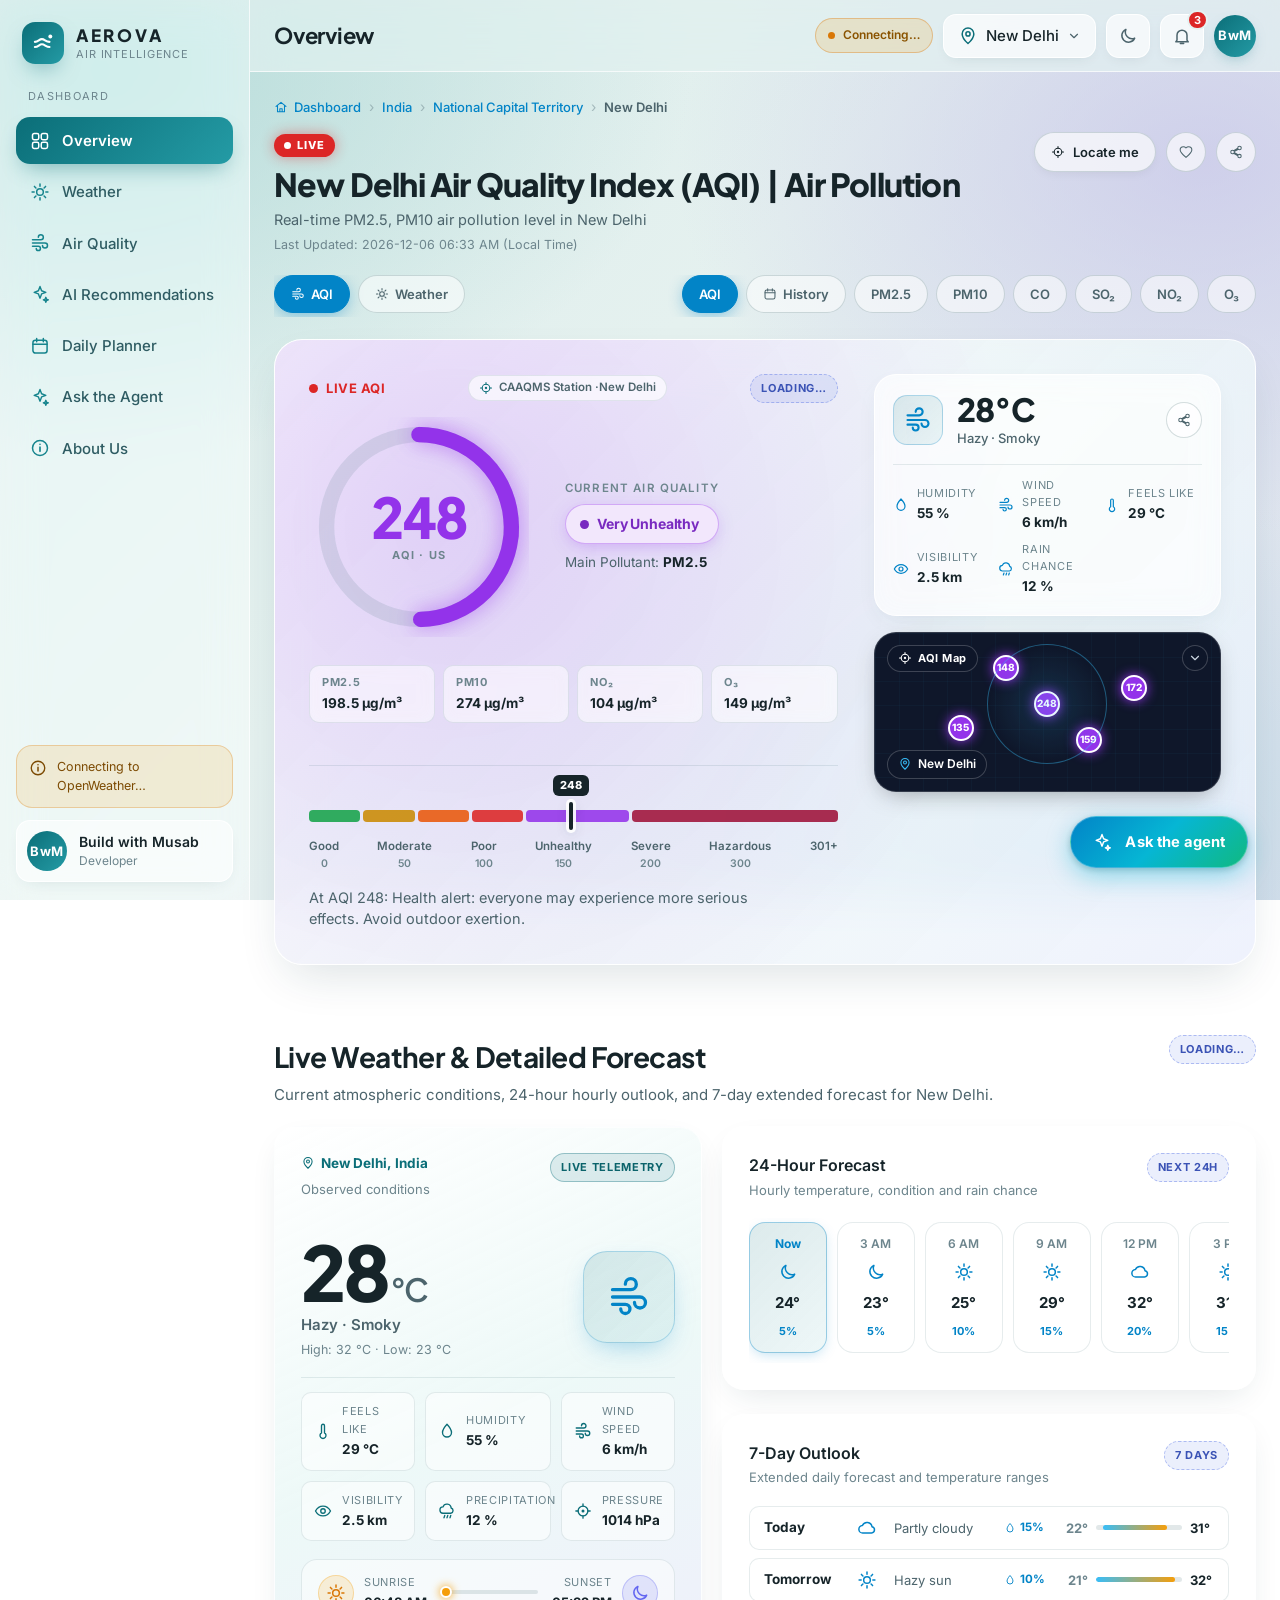
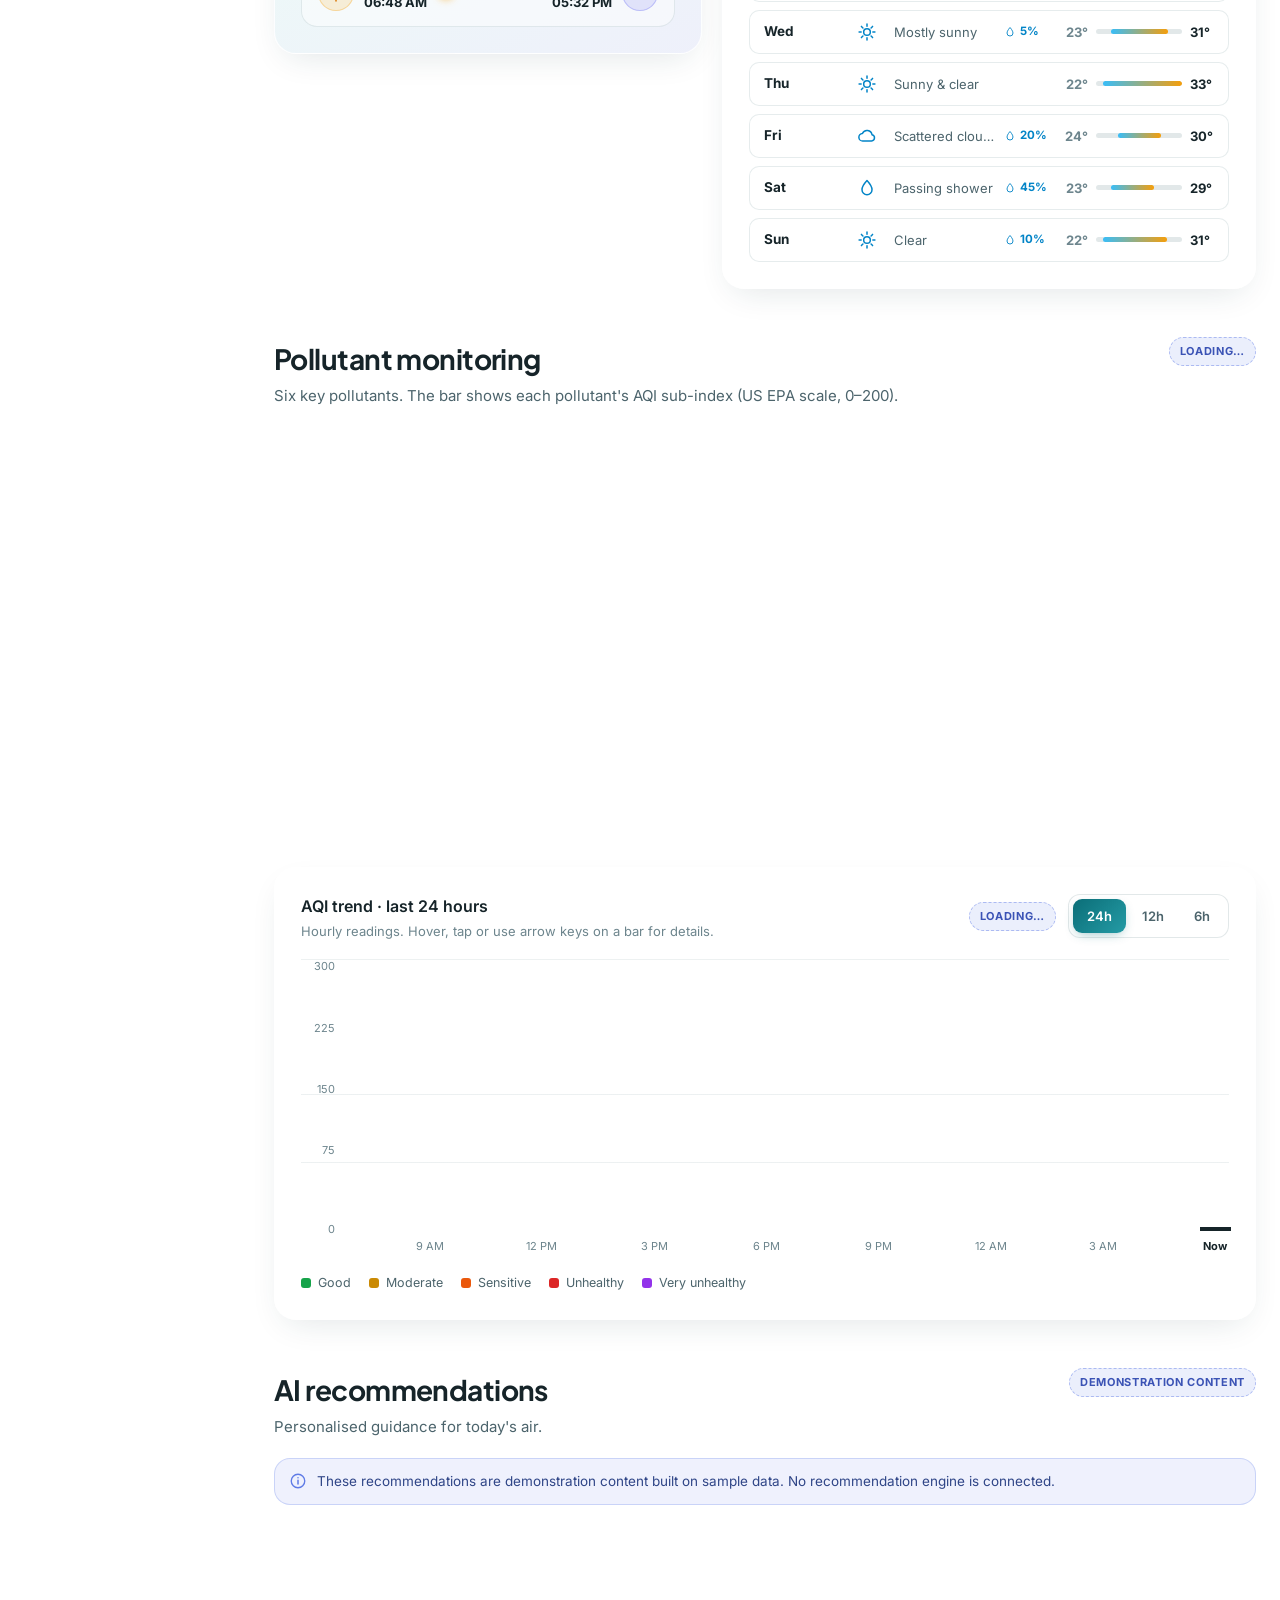
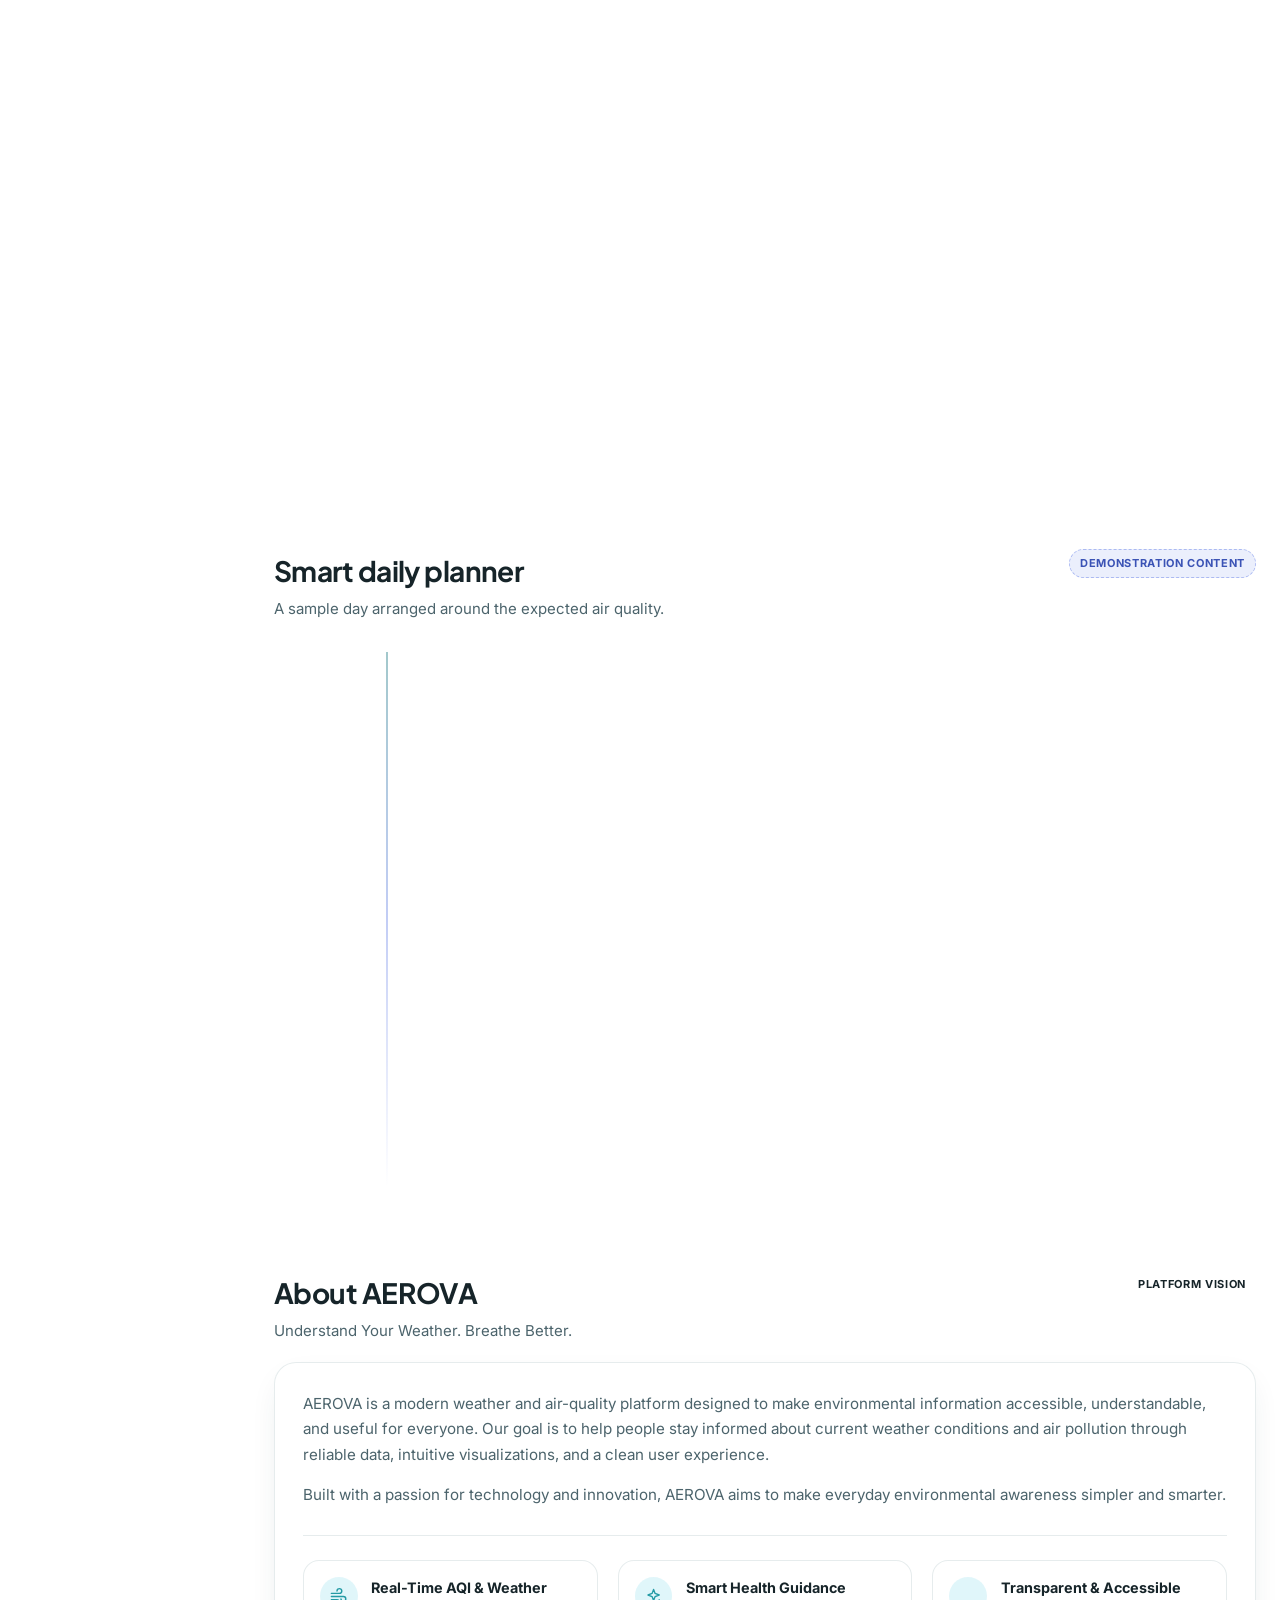
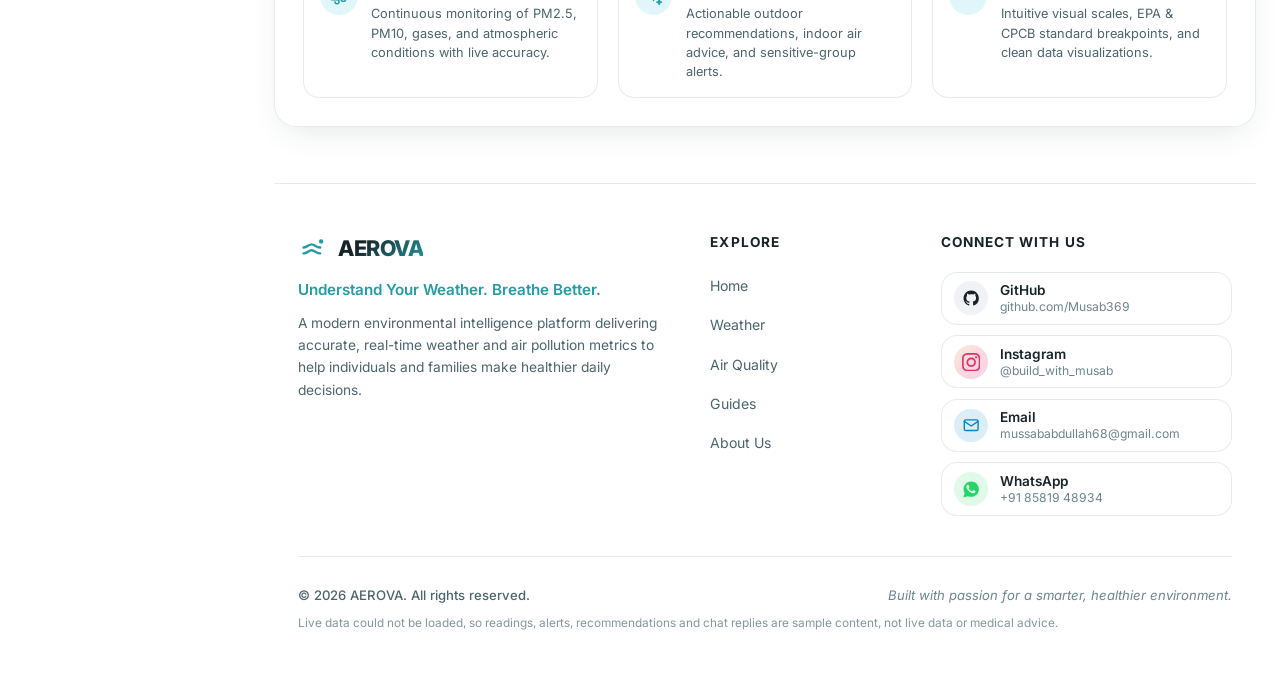
==== commit 0d7f6d50: "fixed" ====
--- a/index.html
+++ b/index.html
@@ -93,8 +93,8 @@
         <a class="nav__link" href="#planner" data-nav-link data-title="Daily Planner">
           <svg class="icon"><use href="#i-cal"/></svg><span>Daily Planner</span>
         </a>
-        <a class="nav__link" href="#assistant" data-nav-link data-title="AI Assistant">
-          <svg class="icon"><use href="#i-chat"/></svg><span>AI Assistant</span>
+        <a class="nav__link" href="assistant.html" data-title="Ask the Agent">
+          <svg class="icon"><use href="#i-spark"/></svg><span>Ask the Agent</span>
         </a>
         <a class="nav__link" href="#about" data-nav-link data-title="About Us">
           <svg class="icon"><use href="#i-info"/></svg><span>About Us</span>
@@ -647,43 +647,6 @@
           </header>
 
           <ol class="timeline" id="timeline"><!-- rendered by script.js --></ol>
-        </section>
-
-        <!-- ============ ASSISTANT ============ -->
-        <section class="section" id="assistant" data-section data-title="AI Assistant" aria-labelledby="chat-title">
-          <header class="section__head">
-            <div>
-              <h2 class="section__title" id="chat-title">AI assistant</h2>
-              <p class="section__sub">Ask about air quality, health and your day.</p>
-            </div>
-            <span class="tag tag--demo">Rule-based replies</span>
-          </header>
-
-          <div class="chat card">
-            <div class="chat__bar">
-              <span class="bot-avatar" aria-hidden="true"><svg class="icon"><use href="#i-logo"/></svg></span>
-              <div>
-                <strong>AEROVA Assistant</strong>
-                <small><span class="status-dot"></span>Rule-based · no AI model connected</small>
-              </div>
-            </div>
-
-            <div class="chat__log" id="chatLog" role="log" aria-live="polite" aria-label="Conversation"></div>
-
-            <div class="chat__suggest" id="chatSuggest" aria-label="Suggested questions">
-              <button type="button" class="suggest" data-q="Is it safe to go outside today?">Is it safe to go outside today?</button>
-              <button type="button" class="suggest" data-q="How can I improve indoor air quality?">How can I improve indoor air quality?</button>
-              <button type="button" class="suggest" id="suggestAqi" data-q="What does AQI 164 mean?">What does AQI 164 mean?</button>
-            </div>
-
-            <form class="chat__form" id="chatForm" autocomplete="off">
-              <label class="sr-only" for="chatInput">Type your question</label>
-              <input class="chat__input" id="chatInput" type="text" placeholder="Ask about today's air…" maxlength="300" enterkeyhint="send" />
-              <button class="btn btn--primary btn--send" type="submit" aria-label="Send message">
-                <svg class="icon"><use href="#i-send"/></svg><span>Send</span>
-              </button>
-            </form>
-          </div>
         </section>
 
         <!-- ============ ABOUT US ============ -->
@@ -834,6 +797,16 @@
 
   <div class="toast" id="toast" role="status" aria-live="polite" hidden></div>
 
+  <!-- ============ FLOATING AGENT BUTTON ============ -->
+  <aside class="floating-agent" aria-label="Ask the Agent">
+    <a href="assistant.html" class="floating-agent-btn" id="floatingAgentBtn" aria-label="Ask the agent">
+      <span class="floating-agent-icon" aria-hidden="true">
+        <svg class="icon"><use href="#i-spark"/></svg>
+      </span>
+      <span class="floating-agent-label">Ask the agent</span>
+    </a>
+  </aside>
+
   <script src="js/config.js"></script>
   <script src="js/script.js"></script>
 </body>
--- a/css/style.css
+++ b/css/style.css
@@ -2679,3 +2679,93 @@
     font-size: 0.72rem;
   }
 }
+
+/* ============================================================
+   FLOATING ACTION BUTTON: "ASK THE AGENT"
+   ============================================================ */
+.floating-agent {
+  position: fixed;
+  bottom: 2rem;
+  right: 2rem;
+  z-index: 99;
+}
+
+.floating-agent-btn {
+  display: inline-flex;
+  align-items: center;
+  gap: 0.65rem;
+  padding: 0.75rem 1.35rem 0.75rem 1.15rem;
+  background: linear-gradient(135deg, #0284c7 0%, #06b6d4 50%, #10b981 100%);
+  color: #ffffff;
+  font-family: inherit;
+  font-size: 0.92rem;
+  font-weight: 700;
+  letter-spacing: 0.01em;
+  text-decoration: none;
+  border-radius: 999px;
+  box-shadow: 0 8px 24px rgba(6, 182, 212, 0.4), 0 2px 6px rgba(0, 0, 0, 0.2);
+  border: 1px solid rgba(255, 255, 255, 0.25);
+  backdrop-filter: blur(8px);
+  cursor: pointer;
+  transition: transform 0.25s cubic-bezier(0.34, 1.56, 0.64, 1), box-shadow 0.25s ease, filter 0.25s ease;
+  user-select: none;
+}
+
+.floating-agent-btn:hover,
+.floating-agent-btn:focus-visible {
+  transform: translateY(-4px) scale(1.04);
+  box-shadow: 0 12px 30px rgba(6, 182, 212, 0.55), 0 4px 10px rgba(0, 0, 0, 0.25);
+  filter: brightness(1.08);
+  outline: none;
+}
+
+.floating-agent-btn:active {
+  transform: translateY(-1px) scale(0.98);
+}
+
+.floating-agent-icon {
+  display: flex;
+  align-items: center;
+  justify-content: center;
+  width: 1.6rem;
+  height: 1.6rem;
+  animation: pulseSpark 2.4s ease-in-out infinite;
+}
+
+.floating-agent-icon .icon {
+  width: 1.25rem;
+  height: 1.25rem;
+  color: #ffffff;
+}
+
+.floating-agent-label {
+  white-space: nowrap;
+}
+
+@keyframes pulseSpark {
+  0%, 100% {
+    transform: scale(1) rotate(0deg);
+  }
+  50% {
+    transform: scale(1.15) rotate(8deg);
+  }
+}
+
+@media (max-width: 600px) {
+  .floating-agent {
+    bottom: 1.25rem;
+    right: 1.25rem;
+  }
+  .floating-agent-btn {
+    padding: 0.65rem 1.15rem 0.65rem 1rem;
+    font-size: 0.86rem;
+  }
+  .floating-agent-icon {
+    width: 1.4rem;
+    height: 1.4rem;
+  }
+  .floating-agent-icon .icon {
+    width: 1.1rem;
+    height: 1.1rem;
+  }
+}
